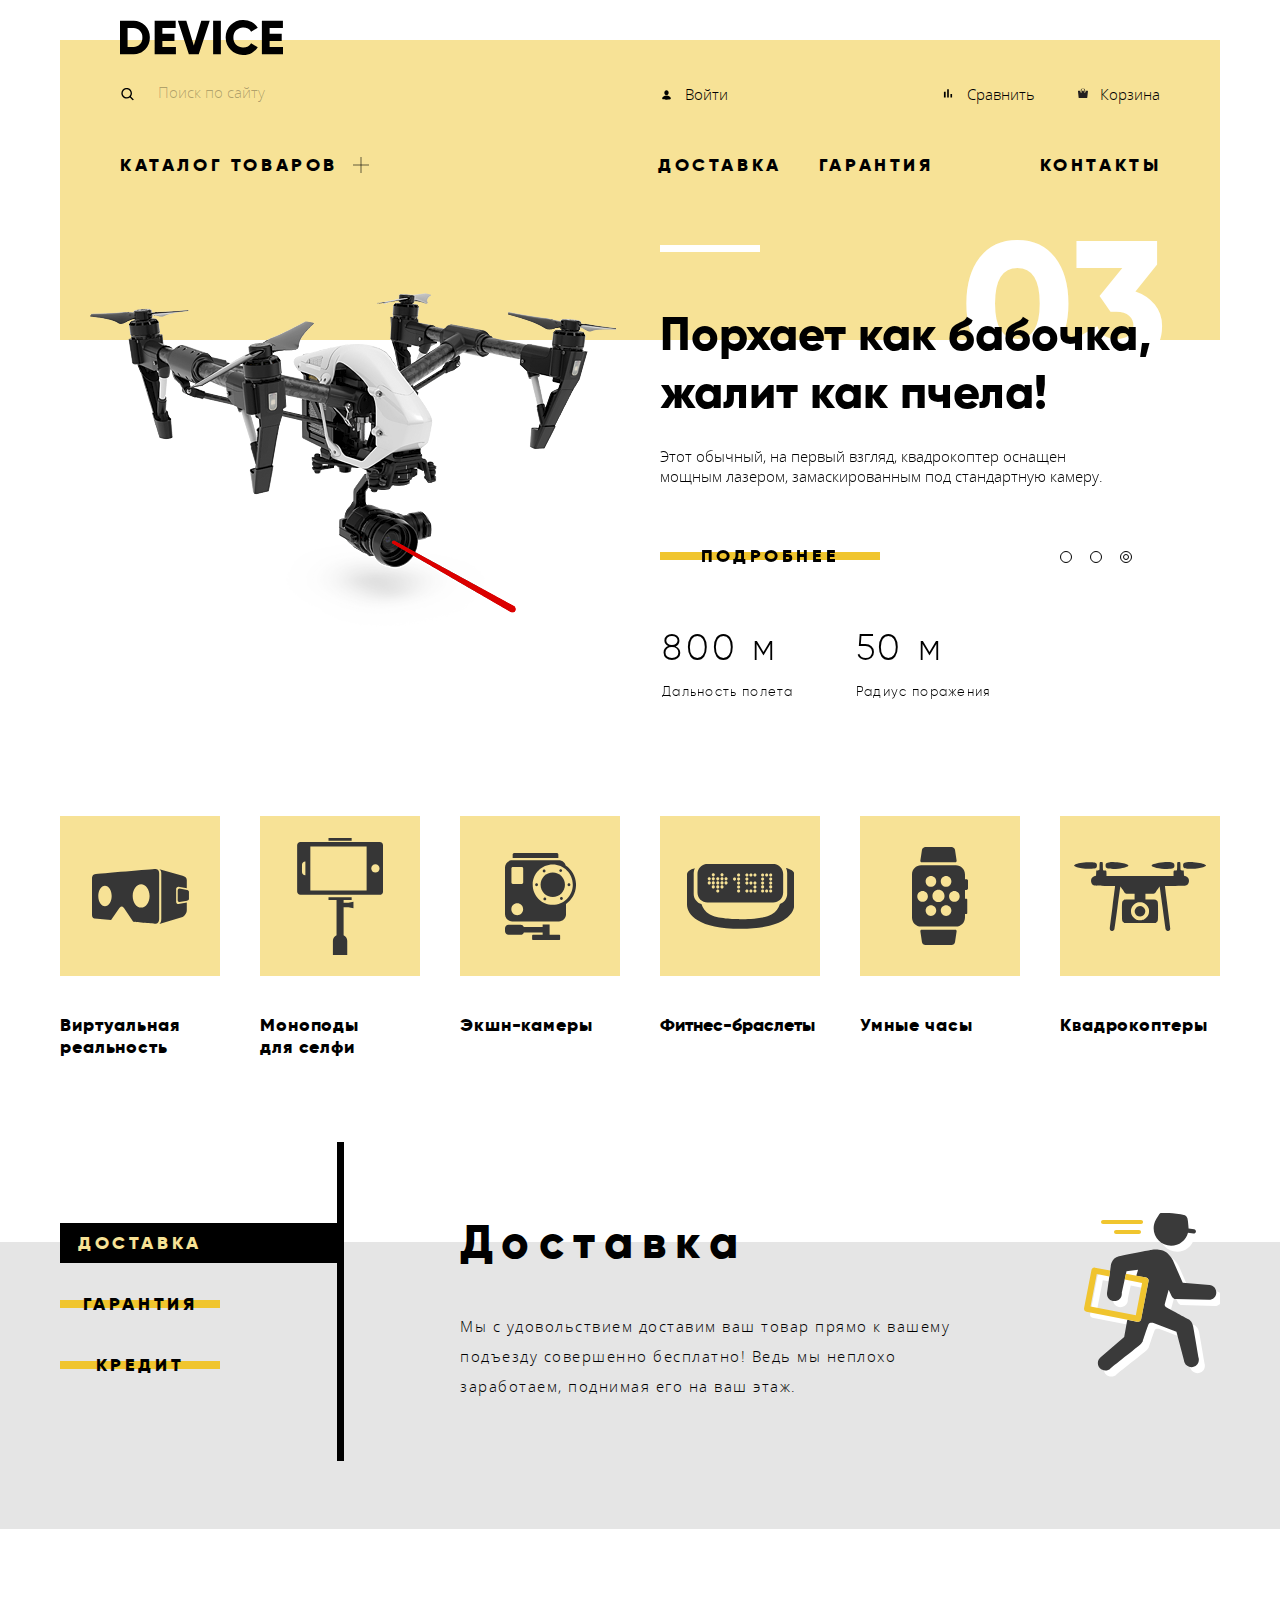
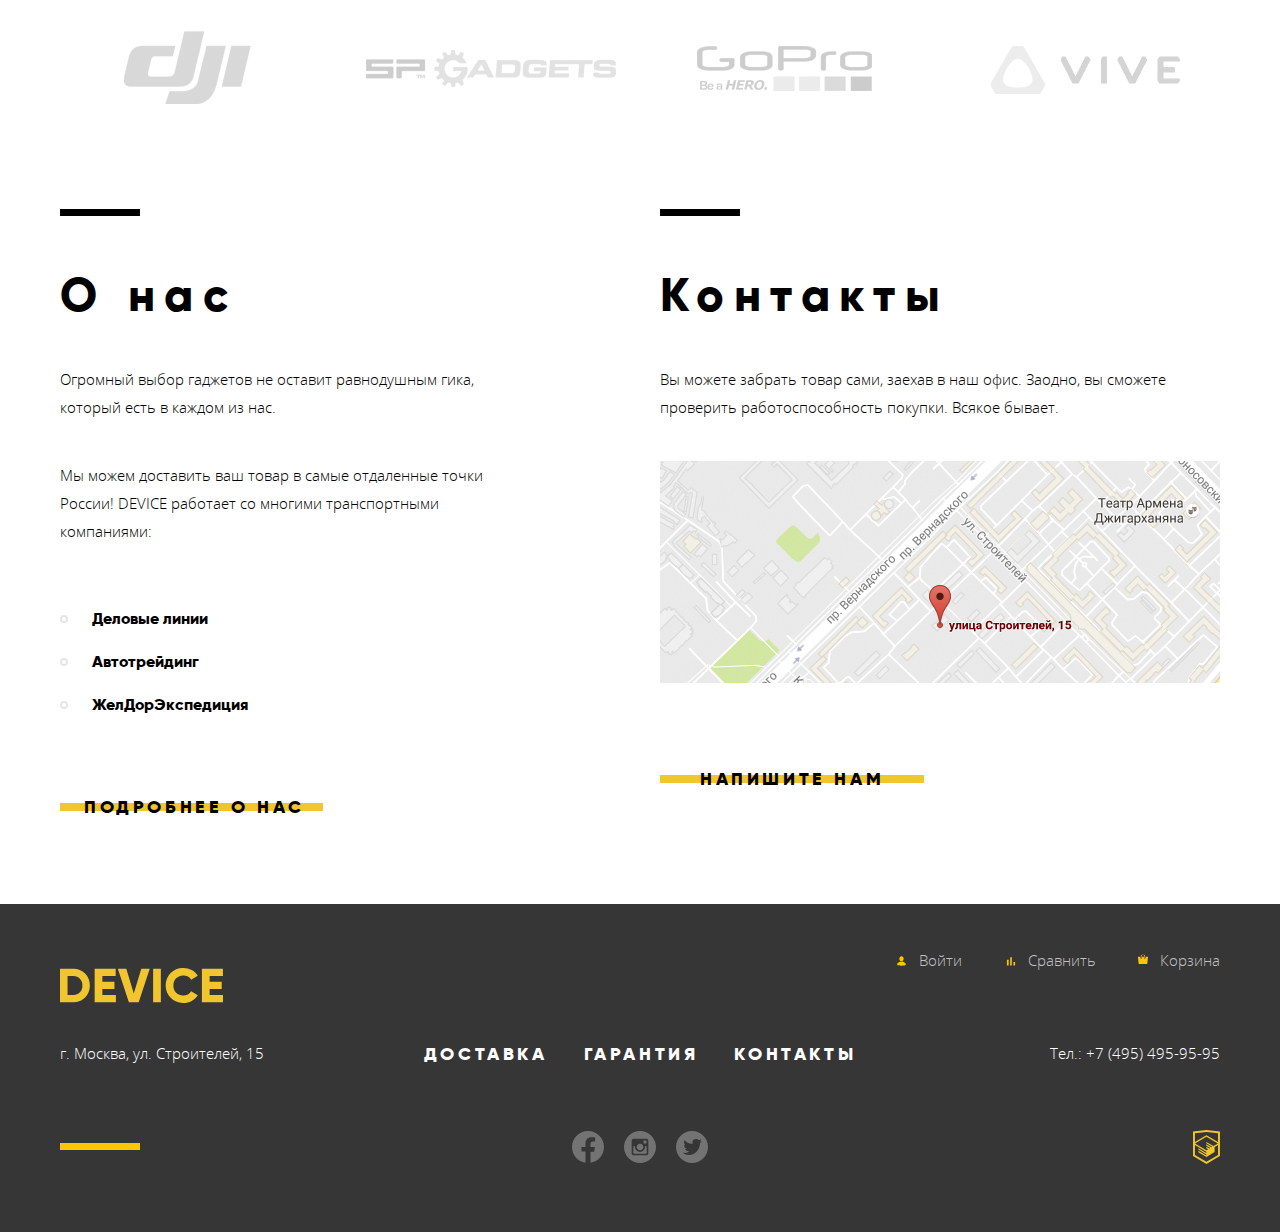
==== index.html @ 928fac5e "Финиальные правки перед защитой" ====
<!DOCTYPE html>
<html lang="ru">

<head>
  <meta charset="UTF-8">
  <meta name="viewport" content="width=device-width, initial-scale=1.0">
  <title>HTML Academy: Девайс</title>
  <link rel="stylesheet" href="css/normalize.css">
  <link rel="stylesheet" href="css/style.min.css">
</head>

<body class="page">
  <header class="main-header container container--padding">
    <div class="main-header__inner">
      <a class="header-logo logo--inactive">
        <img class="" src="img/logo.svg" width="163" height="35" alt="Логотип Device">
      </a>
      <div class="top-links">
        <form class="search">
          <div class="search__icon"></div>
          <input class="search__field" type="text" placeholder="Поиск по сайту">
          <button class="search__btn" type="submit">Найти</button>
        </form>
        <div class="links-wrapper">
          <ul class="login">
            <li class="login__item">
              <a href="#" class="login-link link">Войти</a>
            </li>
            <li class="login__item login__item--hide">
              <a href="#" class="logout-link link">Выйти</a>
            </li>
          </ul>
          <ul class="links">
            <li class="links__item">
              <a href="#" class="links__link links__compare link">Сравнить</a>
            </li>
            <li class="links__item">
              <a href="#" class="links__link links__cart link">Корзина</a>
            </li>
          </ul>
        </div>

      </div>
      <nav class="main-nav">
        <ul class="main-nav__list">
          <li class="main-nav__item">
            <a href="catalog.html" class="main-nav__link">Каталог товаров</a>
            <button class="submenu-btn" type="button"></button>
          </li>
          <li class="main-nav__item">
            <a href="#" class="main-nav__link">Доставка</a>
          </li>
          <li class="main-nav__item">
            <a href="#" class="main-nav__link">Гарантия</a>
          </li>
          <li class="main-nav__item">
            <a href="#" class="main-nav__link">Контакт<span>ы</span></a>
          </li>
        </ul>
      </nav>
    </div>
    <div class="submenu__wrapper">
      <ul class="submenu submenu--hide">
        <li class="submenu__item">
          <a class="submenu__link link" href="#" tabindex="-1"> Виртуальная реальность</a>
        </li>
        <li class="submenu__item">
          <a class="submenu__link link" href="catalog.html" tabindex="-1">Моноподы для селфи</a>
        </li>
        <li class="submenu__item">
          <a class="submenu__link link" href="#" tabindex="-1">Экшн-камеры</a>
        </li>
        <li class="submenu__item">
          <a class="submenu__link link" href="#" tabindex="-1">Фитнес-браслеты</a>
        </li>
        <li class="submenu__item submenu__link--wrap">
          <a class="submenu__link link" href="#" tabindex="-1">Умные часы</a>
        </li>
        <li class="submenu__item">
          <a class="submenu__link link" href="#" tabindex="-1">Квадрокоптер</a>
        </li>
      </ul>
    </div>
  </header>

  <main class="main-content">
    <h1 class="visually-hidden">Интернет-магазин DEVICE</h1>
    <section class="slider main-content__slider container">
      <ol class="slider__list">
        <li class="slider__item">
          <img class="slider__img slider__img--1" src="img/slide-1.png" width="384" height="486" alt="Селфи палка">
          <div class="slider__descr-wrapper">
            <h2 class="slider__slide-number">01</h2>
            <p class="slider__slide-lead title title--compact">
              Делай селфи,<br>
              как Бен Стиллер!
            </p>
            <p class="slider__slide-descr">
              Самая длинная палка для селфи доступна в нашем магазине. <br>
              Восемь (Восемь, Карл!) метров длиной и весом
              всего 5 килограмм.
            </p>
            <a href="#" class="slider__btn btn">Подробнее</a>
            <table class="slider__slide-specs">
              <tr>
                <td class="slider__slide-def">8,5 м</td>
                <td class="slider__slide-def">5 кг</td>
                <td class="slider__slide-def">Карбон</td>
              </tr>
              <tr>
                <td class="slider__slide-term">Длина палки</td>
                <td class="slider__slide-term">Вес палки</td>
                <td class="slider__slide-term">Материал</td>
              </tr>
            </table>
            <!-- <dl class="slider__slide-specs">
              <dt class="slider__slide-term">Длина палки</dt>
              <dd class="slider__slide-def">8,5 м</dd>
              <dt class="slider__slide-term">Вес палки</dt>
              <dd class="slider__slide-def">5 кг</dd>
              <dt class="slider__slide-term">Материал</dt>
              <dd class="slider__slide-def">Карбон</dd>
            </dl> -->
          </div>
        </li>
        <li class="slider__item">
          <img class="slider__img slider__img--2" src="img/slide-2.png" width="345" height="485" alt="Фитнес-браслет">
          <div class="slider__descr-wrapper">
            <h2 class="slider__slide-number">02</h2>
            <p class="slider__slide-lead title title--compact">
              Худеем <br>
              правильно!
            </p>
            <p class="slider__slide-descr">
              Мотивирующие фитнес-браслеты помогут найти в себе силы не&nbsp;пропускать занятия и соблюдать диету.

            </p>
            <a href="#" class="slider__btn btn">Подробнее</a>
            <table class="slider__slide-specs">
              <tr>
                <td class="slider__slide-def">48 часов</td>
              </tr>
              <tr>
                <td class="slider__slide-term">Без подзарядки</td>
              </tr>
            </table>
          </div>
        </li>
        <li class="slider__item">
          <img class="slider__img slider__img--3" src="img/slide-3.png" width="526" height="334" alt="Квадрокоптер">
          <div class="slider__descr-wrapper">
            <h2 class="slider__slide-number">03</h2>
            <p class="slider__slide-lead title title--compact">
              Порхает как бабочка, жалит как пчела!
            </p>
            <p class="slider__slide-descr">
              Этот обычный, на первый взгляд, квадрокоптер оснащен <br>
              мощным лазером, замаскированным под стандартную
              камеру.

            </p>
            <a href="#" class="slider__btn btn">Подробнее</a>
            <table class="slider__slide-specs">
              <tr>
                <td class="slider__slide-def">800 м</td>
                <td class="slider__slide-def">50 м</td>
              </tr>
              <tr>
                <td class="slider__slide-term">Дальность полета</td>
                <td class="slider__slide-term">Радиус поражения</td>
              </tr>
            </table>
          </div>
        </li>
      </ol>
      <!-- <ul class="slider__controls slick-dots">
          <li class="slider__controls-item">
            <button class="slider__controls-btn" type="button">1</button>
          </li>
          <li class="slider__controls-item">
            <button class="slider__controls-btn" type="button">2</button>
          </li>
          <li class="slider__controls-item">
            <button class="slider__controls-btn" type="button">3</button>
          </li>
        </ul> -->
    </section>

    <section class="categories main-content__categories container">
      <ul class="categories__list">
        <li class="categories__item">
          <a href="#" class="categories__link">
            <div class="categories__img-wrap">
              <img class="categories__img" src="img/cat__vr.svg" width="97" height="55"
                alt="Категория Виртуальная реальность">
            </div>
            <h3 class="categories__title">Виртуальная реальность</h3>
          </a>
        </li>
        <li class="categories__item">
          <a href="#" class="categories__link">
            <div class="categories__img-wrap">
              <img class="categories__img" src="img/cat__monopod.svg" alt="Категория Моноподы для селфи" width="86"
                height="117">
            </div>
            <h3 class="categories__title">Моноподы для&nbsp;селфи</h3>
          </a>
        </li>
        <li class="categories__item">
          <a href="#" class="categories__link">
            <div class="categories__img-wrap">
              <img class="categories__img" src="img/cat__action-camera.svg" alt="Категория Экшн-камеры" width="71"
                height="87">
            </div>
            <h3 class="categories__title">Экшн-камеры</h3>
          </a>
        </li>
        <li class="categories__item">
          <a href="#" class="categories__link">
            <div class="categories__img-wrap">
              <img class="categories__img" src="img/cat__fit-band.svg" alt="Категория Фитнес-браслеты" width="107"
                height="65">
            </div>
            <h3 class="categories__title categories__title--special">Фитнес-браслеты</h3>
          </a>
        </li>
        <li class="categories__item">
          <a href="#" class="categories__link">
            <div class="categories__img-wrap">
              <img class="categories__img" src="img/cat__smart-watch.svg" alt="Категория Умные часы" width="56"
                height="98">
            </div>
            <h3 class="categories__title">Умные часы</h3>
          </a>
        </li>
        <li class="categories__item">
          <a href="#" class="categories__link">
            <div class="categories__img-wrap">
              <img class="categories__img" src="img/cat__copter.svg" alt="Категория Квадрокоптеры" width="132"
                height="69">
            </div>
            <h3 class="categories__title">Квадрокоптеры</h3>
          </a>
        </li>
      </ul>

    </section>

    <section class="services main-content__services">
      <div class="services__inner container">
        <div class="services__nav">
          <ul class="services__nav-list">
            <li class="services__nav-item services__nav-item--active">
              <a href="#" class="services__nav-link btn" id="delivery-link">
                Доставка
              </a>
            </li>
            <li class="services__nav-item">
              <a href="#" class="services__nav-link btn" id="warranty-link">
                Гарантия
              </a>
            </li>
            <li class="services__nav-item">
              <a href="#" class="services__nav-link btn" id="credit-link">
                Кредит
              </a>
            </li>
          </ul>
        </div>
        <div class="services__content">
          <ul class="services__content-list">
            <li class="services__content-item services__content-item--active" id="delivery-content">
              <h2 class="services__content-title title">Доставка</h2>
              <p class="services__content-descr">
                Мы с удовольствием доставим ваш товар прямо к вашему подъезду совершенно бесплатно! Ведь мы неплохо
                заработаем, поднимая его на ваш этаж.
              </p>
              <img class="services__content-img" src="img/serv_delivery.svg" width="136" height="164"
                alt="Иконка услуги доставки">
            </li>
            <li class="services__content-item" id="warranty-content">
              <h2 class="services__content-title title">Гарантия</h2>
              <p class="services__content-descr">
                Если из-за возгорания купленного у нас товара у вас сгорит дом —
                не переживайте, мы выдадим вам новый.
                Товар, не дом, конечно же.
              </p>
              <img class="services__content-img" src="img/serv_warranty.svg" width="171" height="195"
                alt="Иконка услуги гарантии">
            </li>
            <li class="services__content-item" id="credit-content">
              <h2 class="services__content-title title">Кредит</h2>
              <p class="services__content-descr">
                Залезть в долговую яму стало проще! Кредитные консультанты
                подберут для вас наиболее выгодные
                условия кредита. Выгодные для нашего банка, разумеется.
              </p>
              <img class="services__content-img" src="img/serv_credit.svg" width="156" height="188"
                alt="Иконка услуги кредитования">
            </li>
          </ul>
        </div>
      </div>

    </section>

    <section class="logos main-content__logos container">
      <ul class="logos__list">
        <li class="logos__item dji" aria-label="DJI logo"></li>
        <li class="logos__item sp-gadgets" aria-label="SP Gadgets logo"></li>
        <li class="logos__item gopro" aria-label="Go Pro logo"></li>
        <li class="logos__item vive" aria-label="Vive logo"></li>
      </ul>
    </section>

    <div class="container main-content__two-columns">
      <section class="about">
        <h2 class="about__title title">О нас</h2>
        <p class="about__text">
          Огромный выбор гаджетов не оставит равнодушным гика,
          который есть в каждом из нас.
        </p>
        <p class="about__text">
          Мы можем доставить ваш товар в самые отдаленные точки
          России! DEVICE работает со многими транспортными компаниями:
        </p>
        <ul class="about__list">
          <li class="about__item">Деловые линии</li>
          <li class="about__item">Автотрейдинг</li>
          <li class="about__item">ЖелДорЭкспедиция</li>
        </ul>
        <a href="#" class="about__btn btn">Подробнее о нас</a>
      </section>

      <section class="contacts">
        <h2 class="contacts__title title">Контакты</h2>
        <p class="contacts__text">
          Вы можете забрать товар сами, заехав в наш офис. Заодно, вы сможете
          проверить работоспособность покупки. Всякое бывает.
        </p>
        <a href="#" class="about__map-link">
          <img class="about__map-img" src="img/map.jpg" alt="Адрес: Москва, ул. Строителей 15" width="560" height="222">
        </a>
        <a href="#" class="contacts__btn btn">Напишите нам</a>
      </section>
    </div>

  </main>

  <footer class="footer">
    <div class="footer__inner container">
      <a class="footer__logo logo--inactive">
        <img class="footer__logo-img" src="img/logo--yellow.svg" width="163" height="35" alt="Логотип Device">
      </a>

      <div class="footer__links-wrapper">
        <ul class="footer__login">
          <li class="footer__login-item">
            <a href="#" class="footer__login-link">Войти</a>
          </li>
          <li class="footer__login-item footer__login-item--hide">
            <a href="#" class="footer__logout-link">Выйти</a>
          </li>
        </ul>
        <ul class="footer__links">
          <li class="footer__links-item">
            <a href="#" class="footer__links-link footer__links-compare">Сравнить</a>
          </li>
          <li class="footer__links-item">
            <a href="#" class="footer__links-link footer__links-cart">Корзина</a>
          </li>
        </ul>
      </div>

      <address class="footer__address">
        г. Москва, ул. Строителей, 15
      </address>

      <div class="footer__decor"></div>

      <ul class="footer__menu">
        <li class="footer__menu-item">
          <a href="#" class="footer__menu-link">Доставка</a>
        </li>
        <li class="footer__menu-item">
          <a href="#" class="footer__menu-link">Гарантия</a>
        </li>
        <li class="footer__menu-item">
          <a href="#" class="footer__menu-link">Контакты</a>
        </li>
      </ul>

      <a class="footer__tel" href="tel:+74954959595">
        Тел.: +7 (495) 495-95-95
      </a>

      <ul class="footer__social">
        <li class="footer__social-item">
          <a href="#" class="facebook" aria-label="Facebook">
            <svg width="32" height="32" viewBox="0 0 32 32" fill="none" xmlns="http://www.w3.org/2000/svg">
              <path
                d="M31.9973 16C31.9973 7.16267 24.8347 0 15.9987 0C7.16267 0 0 7.16267 0 16C0 23.984 5.85067 30.6027 13.4987 31.8027V20.624H9.43733V15.9987H13.4987V12.4747C13.4987 8.464 15.888 6.24933 19.5413 6.24933C21.292 6.24933 23.1227 6.56133 23.1227 6.56133V10.4987H21.1067C19.12 10.4987 18.5 11.732 18.5 12.9973V16H22.9373L22.228 20.6253H18.5V31.804C26.148 30.604 31.9987 23.9853 31.9987 16H31.9973Z" />
            </svg>
          </a>
        </li>
        <li class="footer__social-item">
          <a href="#" class="instagram" aria-label="instagram">
            <svg width="32" height="32" viewBox="0 0 32 32" fill="none" xmlns="http://www.w3.org/2000/svg">
              <path
                d="M21 16C21 17.3261 20.4732 18.5979 19.5355 19.5355C18.5979 20.4732 17.3261 21 16 21C14.6739 21 13.4021 20.4732 12.4645 19.5355C11.5268 18.5979 11 17.3261 11 16C11 15.715 11.03 15.4367 11.0817 15.1667H9.33333V21.8283C9.33333 22.2917 9.70833 22.6667 10.1717 22.6667H21.83C22.0521 22.6662 22.2649 22.5777 22.4217 22.4205C22.5786 22.2634 22.6667 22.0504 22.6667 21.8283V15.1667H20.9183C20.97 15.4367 21 15.715 21 16ZM16 19.3333C16.4378 19.3332 16.8714 19.2469 17.2759 19.0792C17.6803 18.9116 18.0478 18.6659 18.3574 18.3562C18.6669 18.0465 18.9124 17.6789 19.0799 17.2743C19.2473 16.8698 19.3334 16.4362 19.3333 15.9983C19.3332 15.5605 19.2469 15.1269 19.0792 14.7225C18.9116 14.318 18.6659 13.9505 18.3562 13.641C18.0465 13.3314 17.6789 13.0859 17.2743 12.9185C16.8698 12.751 16.4362 12.6649 15.9983 12.665C15.1141 12.6652 14.2661 13.0167 13.641 13.6421C13.0158 14.2676 12.6648 15.1157 12.665 16C12.6652 16.8843 13.0167 17.7322 13.6421 18.3574C14.2676 18.9825 15.1157 19.3336 16 19.3333ZM20 12.5H21.9983C22.1311 12.5 22.2584 12.4474 22.3525 12.3537C22.4465 12.2599 22.4996 12.1328 22.5 12V10.0017C22.5 9.86862 22.4471 9.74102 22.3531 9.64693C22.259 9.55285 22.1314 9.5 21.9983 9.5H20C19.8669 9.5 19.7393 9.55285 19.6453 9.64693C19.5512 9.74102 19.4983 9.86862 19.4983 10.0017V12C19.5 12.275 19.725 12.5 20 12.5ZM16 0C11.7565 0 7.68687 1.68571 4.68629 4.68629C1.68571 7.68687 0 11.7565 0 16C0 20.2435 1.68571 24.3131 4.68629 27.3137C7.68687 30.3143 11.7565 32 16 32C18.1012 32 20.1817 31.5861 22.1229 30.7821C24.0641 29.978 25.828 28.7994 27.3137 27.3137C28.7994 25.828 29.978 24.0641 30.7821 22.1229C31.5861 20.1817 32 18.1012 32 16C32 13.8989 31.5861 11.8183 30.7821 9.87706C29.978 7.93586 28.7994 6.17203 27.3137 4.68629C25.828 3.20055 24.0641 2.022 22.1229 1.21793C20.1817 0.413852 18.1012 0 16 0ZM24.3333 22.4817C24.3333 23.5 23.5 24.3333 22.4817 24.3333H9.51833C8.5 24.3333 7.66667 23.5 7.66667 22.4817V9.51833C7.66667 8.5 8.5 7.66667 9.51833 7.66667H22.4817C23.5 7.66667 24.3333 8.5 24.3333 9.51833V22.4817Z" />
            </svg>
          </a>
        </li>
        <li class="footer__social-item">
          <a href="#" class="twitter" aria-label="twitter">
            <svg width="32" height="32" viewBox="0 0 32 32" fill="none" xmlns="http://www.w3.org/2000/svg">
              <path
                d="M16 32C13.8333 32 11.7604 31.5781 9.78125 30.7344C7.80208 29.8906 6.09896 28.7552 4.67188 27.3281C3.24479 25.901 2.10938 24.1979 1.26562 22.2188C0.421875 20.2396 0 18.1667 0 16C0 13.8333 0.421875 11.7604 1.26562 9.78125C2.10938 7.80208 3.24479 6.09896 4.67188 4.67188C6.09896 3.24479 7.80208 2.10938 9.78125 1.26562C11.7604 0.421875 13.8333 0 16 0C18.1667 0 20.2396 0.421875 22.2188 1.26562C24.1979 2.10938 25.901 3.24479 27.3281 4.67188C28.7552 6.09896 29.8906 7.80208 30.7344 9.78125C31.5781 11.7604 32 13.8333 32 16C32 18.1667 31.5781 20.2396 30.7344 22.2188C29.8906 24.1979 28.7552 25.901 27.3281 27.3281C25.901 28.7552 24.1979 29.8906 22.2188 30.7344C20.2396 31.5781 18.1667 32 16 32ZM25.4062 8C25.2812 8.0625 25.0938 8.17708 24.8438 8.34375L24.2344 8.75L23.6562 9.0625L23 9.28125C22.2292 8.42708 21.2812 8 20.1562 8C17.7188 8 16.5 9.02083 16.5 11.0625V12.9062C13.1458 12.7396 10.5729 11.5104 8.78125 9.21875C8.26042 9.76042 8 10.3542 8 11C8 12.375 8.51042 13.4167 9.53125 14.125C9.40625 14.125 9.22917 14.1354 9 14.1562C8.77083 14.1771 8.58854 14.1771 8.45312 14.1562C8.31771 14.1354 8.16667 14.0833 8 14C8 14.9583 8.25521 15.7552 8.76562 16.3906C9.27604 17.026 9.97917 17.4375 10.875 17.625C10.6667 17.875 10.375 18 10 18C9.66667 18 9.375 17.9062 9.125 17.7188C9.125 18.5312 9.51562 19.1615 10.2969 19.6094C11.0781 20.0573 11.9583 20.2917 12.9375 20.3125C12.5625 20.875 12.0156 21.2969 11.2969 21.5781C10.5781 21.8594 9.8125 22 9 22C8.70833 22 8.30729 21.9271 7.79688 21.7812C7.28646 21.6354 7.02083 21.5625 7 21.5625C7.33333 22.2292 8.01562 22.8021 9.04688 23.2812C10.0781 23.7604 11.3854 24 12.9688 24C14.3646 24 15.6667 23.7552 16.875 23.2656C18.0833 22.776 19.1146 22.125 19.9688 21.3125C20.8229 20.5 21.5573 19.5729 22.1719 18.5312C22.7865 17.4896 23.2448 16.4115 23.5469 15.2969C23.849 14.1823 24 13.0833 24 12C24 11.9583 24.125 11.8698 24.375 11.7344C24.625 11.599 24.9167 11.4167 25.25 11.1875C25.5833 10.9583 25.8333 10.7188 26 10.4688C24.875 10.4688 24.125 10.4896 23.75 10.5312C24.4792 10.0938 25.0312 9.25 25.4062 8Z" />
            </svg>
          </a>
        </li>
      </ul>

      <a href="https://htmlacademy.ru/intensive/htmlcss" class="footer__copyright" target="_blank">
        <svg width="27" height="34" viewBox="0 0 27 34" fill="none" xmlns="http://www.w3.org/2000/svg">
          <path
            d="M13.62 0.0169551L13.472 0L0 1.40827V26.0042L13.473 34L26.903 26.0311L26.945 26.0062V1.40827L13.62 0.0169551ZM25.019 12.095L13.495 5.31992L13.494 5.21619L13.407 5.26606L13.319 5.21021V5.31892L1.925 12.086V3.13869L13.473 1.92989L25.02 3.13869V12.095H25.019ZM13.405 6.76908L24.923 13.4644L20.444 16.0974L13.351 11.8875L13.337 13.2988L19.241 16.8025L18.381 17.3082L13.351 14.3241L13.337 15.7353L17.164 18.0043L16.382 18.526L13.351 16.7437L13.337 18.1529L15.19 19.2411L13.39 20.3192L2.034 13.586L13.405 6.76908ZM1.925 15.0871L13.336 21.8601L13.352 22.9014L5.41 18.1859L5.395 19.5981L13.374 24.3805L13.392 25.4536L5.419 20.7261L5.406 22.1364L13.427 26.9457L13.473 26.9706L21.616 22.1115L21.605 16.9481L25.02 14.9175V24.9121L13.472 31.7659L1.925 24.9131V15.0871Z" />
        </svg>
      </a>

    </div>
  </footer>

  <section class="modal-overlay modal-form">
    <form class="popup-form" method="get" action="https://echo.htmlacademy.ru">
      <label class="popup-form__name-label">
        <span>Ваше имя:</span>
        <input class="popup-form__name-field" name="name" type="text" placeholder="Имя Фамилия">
      </label>
      <label class="popup-form__mail-label">
        <span>Ваш e-mail:</span>
        <input class="popup-form__mail-field" name="e-mail" type="email" placeholder="email@example.com">
      </label>
      <label class="popup-form__text-label">
        <span>Текст письма:</span>
        <textarea class="popup-form__text-field" name="comment" placeholder="В свободной форме"></textarea>
      </label>
      <button class="btn popup-form__btn" type="submit">Отправить</button>
      <button class="modal__close" type="button" aria-label="Закрыть"></button>
    </form>
  </section>

  <section class="modal-overlay modal-map">
    <div class="popup-map">
      <iframe
        src="https://www.google.com/maps/embed?pb=!1m18!1m12!1m3!1d2027.0171634728367!2d37.52745651226211!3d55.68695479601883!2m3!1f0!2f0!3f0!3m2!1i1024!2i768!4f13.1!3m3!1m2!1s0x46b54cf65f5c8955%3A0x694710ccd55501e!2z0YPQuy4g0KHRgtGA0L7QuNGC0LXQu9C10LksIDE1LCDQnNC-0YHQutCy0LAsIDExOTMxMQ!5e0!3m2!1sru!2sru!4v1602762938885!5m2!1sru!2sru"
        width="960" height="558" allowfullscreen="" aria-hidden="false"></iframe>
      <button class="modal__close" type="button" aria-label="Закрыть"></button>
    </div>
  </section>

  <script src="https://code.jquery.com/jquery-3.4.1.min.js"></script>
  <script src="js/slick.min.js"></script>
  <script src="js/main.min.js"></script>
</body>

</html>
---- css/style.min.css ----
@-webkit-keyframes show-buttons{to{opacity:1}}@keyframes show-buttons{to{opacity:1}}@-webkit-keyframes bounce{0%{transform:translateY(1000px)}70%{transform:translateY(-50px)}90%{transform:translateY(20px)}to{transform:translateY(0)}}@keyframes bounce{0%{transform:translateY(1000px)}70%{transform:translateY(-50px)}90%{transform:translateY(20px)}to{transform:translateY(0)}}:root{--open-sans-light: "Open Sans Light", Arial, sans-serif;--open-sans: "Open Sans", Arial, sans-serif;--gilroy-light: "Gilroy Light", Arial, sans-serif;--gilroy-bold: "Gilroy Extra Bold", "Arial Black", sans-serif;--black: #000000;--dark: #363636;--grey: #464646;--grey-special: #C4C4C4;--grey-extra: #D9D9D9;--half-grey: #7E7E7E;--grey-light: #E5E5E5;--grey-extra-light: #EBEBEB;--grey-special-light: #DCDCDC;--grey-form: #F2F2F2;--grey-form-hover: #EAEAEA;--trans-black-01: rgba(0, 0, 0, 0.1);--trans-black-015: rgba(0, 0, 0, 0.15);--trans-black-02: rgba(0, 0, 0, 0.2);--trans-black-03: rgba(0, 0, 0, 0.3);--trans-black-04: rgba(0, 0, 0, 0.4);--trans-black-06: rgba(0, 0, 0, 0.6);--white: #ffffff;--trans-white-03: rgba(255, 255, 255, 0.3);--trans-white-06: rgba(255, 255, 255, 0.6);--trans-white-07: rgba(255, 255, 255, 0.7);--yellow: #F7E296;--yellow-dark: #F0C52E;--yellow-special: #FFC600;--green: #91C92F;--red-light: #F6DADA}@font-face{font-family:"Gilroy Light";font-style:normal;font-weight:300;src:local("Gilroy Light"),url(../fonts/gilroylight.woff2) format("woff2"),url(../fonts/gilroylight.woff) format("woff")}@font-face{font-family:"Gilroy Extra Bold";font-style:normal;font-weight:800;src:local("Gilroy Extra Bold"),url(../fonts/gilroyextrabold.woff2) format("woff2"),url(../fonts/gilroyextrabold.woff) format("woff")}@font-face{font-family:"Open Sans Light";font-style:normal;font-weight:300;src:local("Open Sans Light"),url(../fonts/opensanslight.woff2) format("woff2"),url(../fonts/opensanslight.woff) format("woff")}@font-face{font-family:"Open Sans";font-style:normal;font-weight:400;src:local("Open Sans"),url(../fonts/opensans.woff2) format("woff2"),url(../fonts/opensans.woff) format("woff")}*,::after,::before{box-sizing:border-box}a{text-decoration:none}img{max-width:100%;height:auto}.visually-hidden:not(:focus):not(:active),input[type=checkbox].visually-hidden,input[type=radio].visually-hidden{position:absolute;width:1px;height:1px;margin:-1px;padding:0;border:0;white-space:nowrap;-webkit-clip-path:inset(100%);clip-path:inset(100%);clip:rect(0 0 0 0);overflow:hidden}.page{min-height:100vh;font-family:var(--open-sans-light);font-style:normal;font-size:15px;line-height:20px}.container{width:1160px;margin-left:auto;margin-right:auto;padding:0}.container--padding{padding-left:60px;padding-right:60px}.btn,.title{font-family:var(--gilroy-bold);letter-spacing:.2em}.btn{position:relative;z-index:1;margin:0;padding:9px 25px;font-size:18px;line-height:22px;text-transform:uppercase;border:0;color:inherit;background-color:transparent;text-align:center;box-sizing:padding-box;cursor:pointer}.btn::before{content:"";position:absolute;z-index:-1;top:50%;left:0;transform:translateY(-50%);width:100%;height:8px;background-color:var(--yellow-dark);transition:height .3s,background-color .3s}.btn:hover::before{height:100%}.btn:active{color:rgba(0,0,0,.3)}.title{font-size:47px;line-height:58px}.title--compact{letter-spacing:0}.subtitle{margin:0;padding:0;font-family:var(--gilroy-bold);font-size:16px;line-height:20px;letter-spacing:.1em;text-transform:uppercase}.link:hover{opacity:.6}.link:active{opacity:.3}.main-header,.main-header__inner{position:relative;background-color:var(--yellow)}.main-header{margin-top:40px;padding-top:27px}.main-header__inner{z-index:2}.header-logo{position:absolute;top:-47px;width:163px;height:35px;margin-bottom:5px}.header-logo:hover{opacity:.6}.header-logo:active{opacity:.3}.top-links{min-height:54px;margin-bottom:33px;display:flex;justify-content:space-between;align-items:center;flex-wrap:wrap}.main-nav__list a,.submenu a,.top-links a{color:inherit}.search{position:relative;display:flex;justify-content:center}.search__icon{position:absolute;width:16px;height:16px;top:50%;left:1px;transform:translateY(-40%);background-image:url(../img/icons/icon-search.svg);background-repeat:no-repeat;background-position:0 0}.search__field{width:356px;padding-left:38px;margin-right:0;background-color:transparent;border:0;border-bottom:2px solid transparent;transition:border .3s}.search__field::-webkit-input-placeholder{color:var(--trans-black-03)}.search__field::-moz-placeholder{color:var(--trans-black-03)}.search__field::placeholder{color:var(--trans-black-03)}.search__field:hover::-webkit-input-placeholder{color:var(--trans-black-06)}.search__field:hover::-moz-placeholder{color:var(--trans-black-06)}.search__field:hover::placeholder{color:var(--trans-black-06)}.search__field:focus::-webkit-input-placeholder{color:var(--black)}.search__field:focus::-moz-placeholder{color:var(--black)}.search__field:focus::placeholder{color:var(--black)}.search__field:focus{outline:0;border-bottom:2px solid var(--black)}.search__btn:focus,.search__field:focus+.search__btn{visibility:visible;opacity:1}.search__btn{visibility:hidden;opacity:0;padding:15px 17px;text-transform:uppercase;border:2px solid var(--black);background-color:transparent;cursor:pointer;transition:opacity .3s,visibility .3s,color .3s,background-color .3s}.search__btn:hover{color:var(--white);background-color:var(--black)}button.search__btn:active{opacity:1;visibility:visible;color:var(--trans-white-03)}.links-wrapper{width:50%;padding-left:20px;display:flex;justify-content:space-between}.links,.login{list-style:none;margin:0;padding:0;display:flex;flex-wrap:wrap}.login{justify-content:start}.login__item+.login__item{margin-left:20px}.login__item--hide{display:none}.login-link{position:relative;padding-left:25px}.links__link::before,.login-link::before{position:absolute;content:"";background-position:0 0;background-repeat:no-repeat}.login-link::before{width:9px;height:10px;top:6px;left:2px;background-image:url(../img/icons/icon-login.svg)}.links{justify-content:flex-end}.links__item+.links__item{margin-left:41px}.links__link{position:relative;padding-left:24px}.links__link::before{top:50%;left:0;width:14px;height:14px;transform:translateY(-40%)}.links__compare::before{background-image:url(../img/icons/icon-compare.svg)}.links__cart::before{left:2px;background-image:url(../img/icons/icon-cart.svg)}.main-nav{margin-bottom:18px}.main-nav__list{list-style:none;margin:0 auto;padding:0;display:flex;flex-wrap:wrap;align-items:center;font-family:var(--gilroy-bold);font-size:18px;line-height:22px;letter-spacing:.2em;text-transform:uppercase}.main-nav__item{margin-right:37px}.main-nav__item:first-child{display:flex;align-items:center;margin-right:285px}.main-nav__item:nth-child(3){margin-right:106px}.main-nav__item:last-child{margin-right:0}.main-nav__item:last-child span{letter-spacing:0}.main-nav__link{transition:opacity .2s}.main-nav__link:hover{opacity:.6}.main-nav__link:active{opacity:.3}.submenu-btn{position:relative;width:22px;height:22px;padding:0;margin-left:13px;border:0;background-color:transparent;cursor:pointer}.submenu-btn:focus{outline-color:var(--special-yellow);outline-style:solid}.submenu-btn::after,.submenu-btn::before{position:absolute;content:"";width:16px;height:2px;background-color:var(--trans-black-03);transition:transform .5s}.submenu-btn::before{top:10px;left:2px}.submenu-btn::after{top:10px;left:2px;transform:rotate(90deg)}.btn-rotate.submenu-btn::before{transform:rotate(180deg)}.btn-rotate.submenu-btn::after{transform:rotate(270deg)}.submenu,.submenu__wrapper{background-color:var(--yellow)}.submenu__wrapper{position:relative;width:1160px;left:-60px;min-height:146px}.submenu{position:absolute;z-index:1;bottom:0;width:100%;height:146px;display:flex;flex-direction:column;align-items:start;align-content:start;flex-wrap:wrap;margin:0;padding:12px 60px 20px;list-style:none;transition:bottom .8s,transform .8s}.submenu--hide{bottom:146px;transform:scaleY(.5)}.submenu__item{margin-right:64px;margin-bottom:16px}.submenu__link--wrap{margin-bottom:30px}.main-content{position:relative}.main-content__slider{position:relative;top:-145px}.slider__list{padding:0;margin:0;list-style:none}.slider__item{position:relative;min-width:1160px;padding-right:60px;display:flex;justify-content:space-between;align-items:stretch}.slider__item--hide{display:none}.slider__img--1{position:relative;width:384px;height:486px;top:16px;right:-89px}.slider__img--2,.slider__img--3{position:relative;width:345px;height:485px;top:41px;right:-117px}.slider__img--3{width:526px;height:334px;top:98px;right:-30px}.slider__descr-wrapper{width:500px;display:grid;grid-template-rows:110px repeat(4,auto)}.slider__slide-number{grid-column:1/-1;grid-row:1/3;justify-self:end;padding:0;margin:0 -7px 0 0;font-family:var(--gilroy-bold);font-size:179px;line-height:219px;color:var(--white)}.slider__slide-number::before{position:absolute;top:50px;right:460px;content:"";width:100px;height:7px;background-color:var(--white)}.slider__slide-lead{grid-column:1/-1;grid-row:2/3;padding:0;margin:0 0 25px}.slider__slide-descr{padding:0;margin:0 0 50px}.slider__btn{width:220px;margin-bottom:49px}.slider__slide-specs{display:flex;margin-bottom:20px;border:0}.slider__slide-term{padding:0;border-right:60px solid transparent;font-family:var(--gilroy-light);font-size:13px;line-height:15px;letter-spacing:.1em}.slider__slide-term:last-child{border-right:0}.slider__slide-def{padding:0;border-bottom:13px solid transparent;font-family:var(--gilroy-light);font-size:36px;line-height:42px;letter-spacing:.1em}.slick-track{display:flex}.slick-list{overflow-x:hidden;width:1160px}.slick-dots{display:flex;position:absolute;top:356px;right:88px;padding:0;margin:0;list-style:none;cursor:pointer}.slick-dots li+li{margin-left:18px}.slick-active button::before,.slick-dots button{background-color:transparent;border:1px solid var(--black);border-radius:50%}.slick-dots button{display:flex;justify-content:center;align-items:center;position:relative;margin:0;padding:0;width:12px;height:12px;font-size:0}.slick-active button::before{content:"";width:6px;height:6px}.main-content__categories{margin-top:-50px;margin-bottom:69px}.categories__list{display:flex;flex-wrap:wrap;padding:0;margin:0;justify-content:space-between;list-style:none}.categories__item{width:160px}.categories__link,.footer a{color:inherit}.categories__link:hover .categories__img-wrap{background-color:var(--yellow-dark)}.categories__link:active .categories__img,.categories__link:active .categories__title{opacity:.3}.categories__img-wrap{display:flex;justify-content:center;align-items:center;width:160px;height:160px;margin-bottom:38px;background-color:var(--yellow);transition:background-color .3s}.categories__img,.categories__title{transition:opacity .3s}.categories__title{padding:0;margin:0;font-family:var(--gilroy-bold);font-size:18px;line-height:22px;letter-spacing:.05em}.categories__title--special{letter-spacing:0}.main-content__services{margin-bottom:90px}.services{background-image:linear-gradient(to bottom,var(--white) 115px,var(--grey-light) 115px)}.services__inner{display:flex}.services__nav{position:relative;z-index:2;min-width:284px;padding-bottom:68px}.services__nav::after{content:"";position:absolute;top:15px;right:0;bottom:68px;width:7px;background-color:var(--black)}.services__nav-list{margin:0;padding:96px 0 76px;list-style:none}.services__nav-item{transition:background-color .3s}.services__nav-item+.services__nav-item{margin-top:21px}.services__nav-link{display:block;width:160px;padding:9px 0;text-align:center;transition:background-color .3s,color .3s}.services__nav-item--active,.services__nav-item:active{background-color:var(--black)}.services__nav-item--active .services__nav-link,.services__nav-item:active .services__nav-link{color:var(--yellow);background-color:var(--black)}.services__nav-item--active .services__nav-link::before,.services__nav-item:active .services__nav-link::before{background-color:var(--black);border-color:var(--black)}.services__content{flex-grow:1}.services__content-list{display:grid;margin:0;padding-top:86px;padding-left:116px;list-style:none;overflow-x:hidden}.services__content-item{grid-column:1/2;grid-row:1/2;visibility:hidden;position:relative;transform:translateX(-900px);transition:transform 1s}.services__content-item--active{visibility:visible;transform:translateX(0)}.services__content-title{margin:0 0 40px;padding:0}.services__content-descr{width:495px;margin:0;padding:0;font-family:var(--open-sans-light);font-size:15px;line-height:30px;letter-spacing:.1em}.services__content-img{position:absolute;top:0;right:0}.main-content__logos{margin-bottom:90px}.logos__list{margin:0;padding:0;display:flex;justify-content:space-between;align-items:center;flex-wrap:wrap;list-style:none}.logos__item{width:260px;height:100px;background-position:center center;background-repeat:no-repeat;transition:background-image .3s}.logos__item.dji{background-image:url(../img/logo-dji--grey.png)}.logos__item.dji:hover{background-image:url(../img/logo-dji.jpg)}.logos__item.sp-gadgets{background-image:url(../img/logo-sp--grey.png)}.logos__item.sp-gadgets:hover{background-image:url(../img/logo-sp.jpg)}.logos__item.gopro{background-image:url(../img/logo-gopro--grey.png)}.logos__item.gopro:hover{background-image:url(../img/logo-gopro.jpg)}.logos__item.vive{background-image:url(../img/logo-vive--grey.png)}.logos__item.vive:hover{background-image:url(../img/logo-vive.jpg)}.main-content__two-columns{margin-bottom:86px;display:grid;grid-template-columns:473px 560px;justify-content:space-between}.about__title,.contacts__title{position:relative;margin:0 0 41px;padding-top:57px}.about__title::before,.contacts__title::before{content:"";position:absolute;top:0;left:0;width:80px;height:7px;background-color:var(--black)}.about__text,.contacts__text{margin-top:0;margin-bottom:40px;line-height:28px}.about__list{margin:60px 0 77px;padding:0;list-style:none}.about__item{position:relative;padding-left:32px;margin-bottom:15px;font-family:var(--gilroy-bold);font-size:16px;line-height:28px}.about__item::before{content:"";position:absolute;left:0;top:10px;width:8px;height:8px;background-color:transparent;border:2px solid var(--grey-light);border-radius:50%}.about__btn{padding-left:24px;padding-right:18px}.about__map-img{margin-bottom:81px}.contacts__btn{padding-left:40px;padding-right:40px}.footer{min-height:324px;padding-top:46px;padding-bottom:64px;color:var(--white);background-color:var(--dark)}.footer__inner{display:grid;grid-template-columns:repeat(12,60px);grid-template-rows:repeat(3,auto);grid-template-areas:"lg lg lg . . . ln ln ln ln ln ln" "ad ad ad mn mn mn mn mn mn tl tl tl" "dc dc . sc sc sc sc sc sc . cp cp";-moz-column-gap:40px;column-gap:40px;row-gap:36px}.footer__logo{-ms-grid-row:1;-ms-grid-column:1;-ms-grid-column-span:5;grid-area:lg;padding-top:18px;transition:opacity .3s;cursor:pointer}.footer__links-link:hover::before,.footer__login-link:hover::before,.footer__logo:hover,.footer__social-item:hover svg{opacity:.6}.footer__links-link:active::before,.footer__login-link:active::before,.footer__logo:active{opacity:.3}.logo--inactive,.logo--inactive:active,.logo--inactive:hover{opacity:1;cursor:default}.footer__links-wrapper{-ms-grid-row:1;-ms-grid-column:13;-ms-grid-column-span:11;grid-area:ln;justify-self:end;display:flex;flex-wrap:wrap}.footer__login{margin:0 42px 0 0;padding:0;display:flex;flex-wrap:wrap;list-style:none}.footer__links-item,.footer__login-item{color:var(--trans-white-07)}.footer__login-item+.footer__login-item{margin-left:24px}.footer__login-item--hide{display:none}.footer__login-link{position:relative;padding-left:24px;transition:color .3s}.footer__links-link::before,.footer__login-link::before{position:absolute;content:"";left:0;height:14px;background-position:0 0;background-repeat:no-repeat;transition:opacity .3s}.footer__login-link::before{width:13px;top:4px;background-image:url(../img/icons/icon-login--yellow.svg)}.footer__links-link:hover,.footer__login-link:hover,.footer__logout-link:hover{color:var(--white)}.footer__links-link:active,.footer__login-link:active,.footer__logout-link:active{color:var(--trans-white-03)}.footer__links{margin:0;padding:0;display:flex;flex-wrap:wrap;list-style:none}.footer__links-item+.footer__links-item{margin-left:40px}.footer__links-link{position:relative;padding-left:24px;transition:color .3s}.footer__links-link::before{top:50%;width:14px;transform:translateY(-40%)}.footer__links-compare::before{background-image:url(../img/icons/icon-compare--yellow.svg)}.footer__links-cart::before{left:2px;background-image:url(../img/icons/icon-cart--yellow.svg)}.footer__address{-ms-grid-row:3;-ms-grid-column:1;-ms-grid-column-span:5;grid-area:ad;font-style:normal}.footer__decor{-ms-grid-row:5;-ms-grid-column:1;-ms-grid-column-span:3;margin-top:42px;grid-area:dc;width:80px;height:7px;background-color:var(--yellow-special)}.footer__menu{-ms-grid-row:3;-ms-grid-column:7;-ms-grid-column-span:11;margin:0;padding:0;grid-area:mn;justify-self:center;display:flex;flex-wrap:wrap;justify-content:center;list-style:none}.footer__menu-item{font-family:var(--gilroy-bold);font-size:18px;line-height:22px;letter-spacing:.2em;text-transform:uppercase}.footer__menu-item+.footer__menu-item{margin-left:36px}.footer__menu-link,.footer__tel{transition:color .3s}.footer__menu-link:hover{color:var(--trans-white-06)}.footer__menu-link:active{color:var(--trans-white-03)}.footer__tel{-ms-grid-row:3;-ms-grid-column:19;-ms-grid-column-span:5;grid-area:tl;justify-self:end}.footer__tel:hover{color:var(--trans-white-06)}.footer__tel:active{color:var(--trans-white-03)}.footer__social{-ms-grid-row:5;-ms-grid-column:7;-ms-grid-column-span:11;margin:30px 0 0;padding:0;grid-area:sc;justify-self:center;display:flex;flex-wrap:wrap;justify-content:center;list-style:none}.footer__social-item svg{fill:var(--white);opacity:.3;transition:opacity .3s}.footer__social-item:active svg{opacity:.1}.footer__social-item+.footer__social-item{margin-left:20px}.footer__copyright{-ms-grid-row:5;-ms-grid-column:21;-ms-grid-column-span:3;margin-top:29px;grid-area:cp;justify-self:end}.footer__copyright svg{fill:var(--yellow-dark);transition:opacity .3s}.footer__copyright:hover svg{opacity:.6}.footer__copyright:active svg{opacity:.3}.main-nav--inner-page{margin-bottom:50px}.submenu__wrapper--inner-page{background-color:var(--white)}.submenu__wrapper--inner-page .submenu{bottom:32px}.submenu__wrapper--inner-page .submenu--hide{bottom:146px}.main-content__nav{position:relative;top:-133px}.main-content__title{margin:31px 0 30px}.breadcrumbs{display:flex;flex-wrap:wrap;align-items:center;margin:0;padding:0;list-style:none}.breadcrumbs__item+.breadcrumbs__item{margin-left:14px}.breadcrumbs__link{position:relative;padding-right:26px;font-size:14px;line-height:19px;color:var(--trans-black-03);transition:color .3s}.breadcrumbs__link::after{content:"";position:absolute;top:2px;right:-1px;width:12px;height:12px;background-image:url(../img/icons/icon-arrow.svg);background-repeat:no-repeat;background-position:0 0}.breadcrumbs__item:last-child .breadcrumbs__link::after{display:none}.breadcrumbs__link:hover{color:var(--trans-black-06)}.breadcrumbs__link:active{color:var(--trans-black-01)}.breadcrumbs__item:last-child .breadcrumbs__link:active,.breadcrumbs__item:last-child .breadcrumbs__link:hover{color:var(--trans-black-03)}.catalog{display:grid;grid-template-columns:auto auto;grid-template-rows:auto 1fr;grid-template-areas:"filter sorting" "form results"}.main-content__catalog{margin-top:-84px}.filter-title__wrapper{-ms-grid-row:1;-ms-grid-column:1;grid-area:filter;background-color:var(--grey-special-light)}.filter-title{width:327px;margin-left:auto;padding-top:25px;padding-bottom:25px;padding-left:60px}.sorting{-ms-grid-row:1;-ms-grid-column:2;grid-area:sorting;background-color:var(--grey-light)}.sorting__inner{width:833px;margin-right:auto;display:flex;flex-wrap:wrap;align-items:center}.sorting__title{margin-right:74px;margin-left:74px;padding-top:25px;padding-bottom:25px}.sorting__list{display:flex;flex-wrap:wrap;justify-content:flex-start;margin:0;padding:0;list-style:none}.sorting__item+.sorting__item{margin-left:30px}.sorting__link{color:var(--trans-black-03);font-size:14px;line-height:19px}.sorting__link:hover{color:var(--trans-black-06);transition:color .3s}.sorting__link--active,.sorting__link:active{color:var(--black)}.sorting__buttons-wrapper{position:relative;margin-left:auto}.sorting__btn{position:absolute;width:0;height:0;padding:0;border:5px solid transparent;cursor:pointer;background-color:transparent}.sorting__btn--up{top:-10px;left:-49px;border-bottom:10px solid var(--trans-black-03)}.sorting__btn--down{top:-5px;right:4px;border-top:10px solid var(--trans-black-03)}.sorting__btn--up.sorting__btn--active:hover,.sorting__btn--up:hover{border-bottom-color:var(--trans-black-06)}.sorting__btn--down.sorting__btn--active:hover,.sorting__btn--down:hover{border-top-color:var(--trans-black-06)}.sorting__btn:focus{outline:1px solid var(--trans-black-06)}.sorting__btn--up.sorting__btn--active,.sorting__btn--up.sorting__btn--active:active,.sorting__btn--up:active{border-bottom-color:var(--black)}.sorting__btn--down.sorting__btn--active,.sorting__btn--down.sorting__btn--active:active,.sorting__btn--down:active{border-top-color:var(--black)}.filter__wrapper{-ms-grid-row:2;-ms-grid-column:1;grid-area:form;background-color:var(--grey-light)}.filter{width:327px;margin-left:auto;padding:70px 67px 70px 60px}.filter__group{position:relative;margin:0 0 22px;padding:0;border:0}.filter__group::before{content:"";position:absolute;top:0;left:0;right:0;width:100%;height:2px;background-color:var(--black)}.filter__group legend{padding-top:16px;padding-bottom:30px;font-family:var(--gilroy-bold);font-size:14px;line-height:17px;letter-spacing:.1em}.filter__price-wrapper{position:relative;left:0;right:0;margin-top:9px;padding-bottom:50px}.filter__price-range{position:relative}.filter__price-scale{width:100%;height:2px;background-color:var(--trans-black-02)}.filter__price-bar{width:60%;height:2px;background-color:var(--green)}.filter__toggle-wrapper{position:absolute;top:-9px}.filter__price-toggle{width:20px;height:20px;background-color:var(--grey-special);border:7px solid var(--white);border-radius:50%;box-shadow:0 2px 2px var(--trans-black-02);cursor:pointer}.toggle-min{left:0}.toggle-max{left:57%}.filter__price{margin-top:7px;min-width:28px;max-width:60px;font-size:14px;line-height:16px;background-color:transparent;border:0}.price-wrapper--max{margin-left:-21%}.filter__toggle-wrapper input::-webkit-inner-spin-button{-webkit-appearance:none;-moz-appearance:none;appearance:none}.filter__toggle-wrapper input[type=number]{-moz-appearance:textfield}.filter__label{display:block;position:relative;margin-bottom:20px;padding-left:42px;font-size:14px;line-height:19px;cursor:pointer}.filter__checkbox+.filter__label::before{content:"";position:absolute;top:0;left:0;width:24px;height:24px;border:2px solid var(--black)}.filter__checkbox+.filter__label::after{content:"";position:absolute;top:0;left:0;width:24px;height:24px;background-image:url(../img/icons/icon-check.svg);background-repeat:no-repeat;background-position:center;opacity:0;transition:opacity .3s}.filter__checkbox:checked+.filter__label::after,.filter__radio:checked+.filter__label::after{opacity:1}.filter__radio+.filter__label::before{content:"";position:absolute;top:0;left:0;width:24px;height:24px;border:2px solid var(--black);border-radius:50%}.filter__radio+.filter__label::after{content:"";position:absolute;top:8px;left:8px;width:8px;height:8px;background-color:var(--black);border-radius:50%;opacity:0;transition:opacity .3s}.filter__btn{width:200px;margin-top:4px}.results{-ms-grid-row:2;-ms-grid-column:2;grid-area:results}.main-cintent__results{padding:70px 0 78px 72px}.results__list{width:760px;margin:0 0 40px;padding:0;display:grid;grid-template-columns:1fr 1fr;-moz-column-gap:40px;column-gap:40px;row-gap:48px;list-style:none}.results__item{margin:0;padding:0}.product{position:relative;width:360px;display:grid;align-items:start;grid-template-columns:1fr 90px;grid-template-rows:380px auto;grid-template-areas:"img img" "title price";row-gap:30px}.product__img{-ms-grid-row:1;-ms-grid-column:1;-ms-grid-column-span:2;grid-area:img;width:360px;height:380px;transition:opacity .3s}.product__link{-ms-grid-row:3;-ms-grid-column:1;grid-area:title;color:inherit;transition:color .3s}.product__link:hover{color:var(--trans-black-06)}.product__link:active{color:var(--trans-black-03)}.product__title{margin:0;padding:0;font-family:var(--gilroy-bold);font-size:18px;line-height:22px;letter-spacing:.05em}.product__price{-ms-grid-row:3;-ms-grid-column:2;padding-top:2px;grid-area:price;justify-self:end;font-family:var(--gilroy-light);font-size:16px;line-height:18px;letter-spacing:.05em}.product__buttons{position:absolute;top:0;left:0;width:360px;height:380px;padding-top:30px;display:flex;flex-direction:column;flex-wrap:wrap;justify-content:center;align-items:center;transition:background-color .3s}.product__buttons:hover{background-color:var(--trans-white-03)}.product__buttons:hover .product__btn,.product__buttons:hover .product__favorite{display:block;-webkit-animation-name:show-buttons;animation-name:show-buttons;-webkit-animation-duration:.3s;animation-duration:.3s;-webkit-animation-fill-mode:forwards;animation-fill-mode:forwards;-webkit-animation-timing-function:linear;animation-timing-function:linear}.product__btn{display:none;width:200px;margin-bottom:13px;opacity:0}.product__favorite{display:none;padding:0;color:var(--trans-black-06);font-size:13px;line-height:18px;letter-spacing:.1em;border:0;background-color:transparent;cursor:pointer;transition:color .3s;opacity:0}.product__favorite:hover{color:var(--black)}.product__favorite:focus{outline:0;box-shadow:0 2px 2px var(--trans-black-02)}.product__favorite:active{color:var(--trans-black-02);outline:0}.product--new::after{content:"";position:absolute;top:29px;right:27px;width:62px;height:62px;background-image:url(../img/label-new.svg);background-repeat:no-repeat;background-position:0 0}.results__pagination{width:760px;min-height:70px;display:grid;grid-template-columns:120px 1fr 120px;font-family:var(--gilroy-bold);font-size:16px;line-height:20px;letter-spacing:.1em;text-transform:uppercase;background-color:var(--grey-extra-light)}.pagination__btn,.pagination__list{display:flex;justify-content:center;align-items:center}.pagination__btn{width:120px;color:inherit;background-color:var(--grey-light-extra);transition:background-color .3s,color .3s}.pagination__btn:active,.pagination__btn:hover{background-color:var(--grey-extra)}.pagination__btn:active{color:var(--trans-black-03)}.pagination__list{margin:0;padding:0;list-style:none}.pagination__link{color:var(--trans-black-03);transition:color .3s}.pagination__link--active,.pagination__link:hover{color:var(--black)}.pagination__item+.pagination__item{margin-left:30px}.modal-overlay{position:fixed;top:0;left:0;right:0;bottom:0;z-index:5;background-color:var(--trans-black-015)}.modal__close{position:absolute;top:20px;right:20px;display:flex;justify-content:center;align-items:center;padding:0;width:55px;height:55px;background-color:var(--yellow);border:0;border-radius:50%;cursor:pointer;transition:background-color .3s,opacity .3s}.modal__close:active,.modal__close:hover{background-color:var(--yellow-dark)}.modal__close:active{opacity:.3}.modal__close::after,.modal__close::before{content:"";width:25px;height:2px;background-color:var(--white)}.modal__close::before{transform:translateX(50%) rotate(45deg)}.modal__close::after{transform:translateX(-50%) rotate(-45deg)}.modal-form{display:none}.modal-form--show{display:block}.popup-form{position:fixed;top:calc(50% - 550px/2);left:calc(50% - 960px/2);width:960px;min-height:550px;padding:92px 100px 60px;display:grid;grid-template-columns:repeat(2,360px);-moz-column-gap:40px;column-gap:40px;row-gap:32px;grid-template-areas:"name email" "text text" "btn .";background-color:var(--white);box-shadow:0 10px 16px var(--trans-black-03)}.popup--show{display:block;-webkit-animation-name:bounce;animation-name:bounce;-webkit-animation-duration:.5s;animation-duration:.5s;-webkit-animation-fill-mode:forwards;animation-fill-mode:forwards}.popup-form__mail-label,.popup-form__name-label,.popup-form__text-label{display:flex;flex-direction:column}.popup-form__mail-label span,.popup-form__name-label span,.popup-form__text-label span{font-family:var(--gilroy-bold);font-size:18px;line-height:22px;margin-bottom:10px}.popup-form__mail-field,.popup-form__name-field,.popup-form__text-field{padding:17px 20px;font-size:14px;line-height:16px;color:var(--trans-black-04);border:0;background-color:var(--grey-form);transition:background-color .3s}.popup-form__mail-field::-webkit-input-placeholder,.popup-form__name-field::-webkit-input-placeholder,.popup-form__text-field::-webkit-input-placeholder{font-family:var(--open-sans-light);font-size:14px;line-height:19px;letter-spacing:.03em}.popup-form__mail-field::-moz-placeholder,.popup-form__name-field::-moz-placeholder,.popup-form__text-field::-moz-placeholder{font-family:var(--open-sans-light);font-size:14px;line-height:19px;letter-spacing:.03em}.popup-form__mail-field::placeholder,.popup-form__name-field::placeholder,.popup-form__text-field::placeholder{font-family:var(--open-sans-light);font-size:14px;line-height:19px;letter-spacing:.03em}.popup-form__mail-field:hover,.popup-form__name-field:hover,.popup-form__text-field:hover{background-color:var(--grey-form-hover)}.popup-form__mail-field:focus,.popup-form__name-field:focus,.popup-form__text-field:focus{background-color:var(--white);outline:2px solid var(--yellow)}.popup-form__mail-field:invalid,.popup-form__name-field:invalid,.popup-form__text-field:invalid{background-color:var(--red-light);outline:0}.popup-form__name-label{-ms-grid-row:1;-ms-grid-column:1;grid-area:name}.popup-form__mail-label{-ms-grid-row:1;-ms-grid-column:3;grid-area:email}.popup-form__text-label{-ms-grid-row:3;-ms-grid-column:1;-ms-grid-column-span:3;grid-area:text}.popup-form__btn{-ms-grid-row:5;-ms-grid-column:1;grid-area:btn;margin-top:13px;width:200px}.popup-form__text-field{min-height:167px;resize:none}.modal-map{display:none}.modal-map--show{display:block}.popup-map{position:fixed;top:calc(50% - 558px/2);left:calc(50% - 960px/2);width:960px;min-height:558px;box-shadow:0 10px 16px var(--trans-black-03);background-color:var(--half-grey)}.popup-map iframe{width:960px;height:558px;border:0}
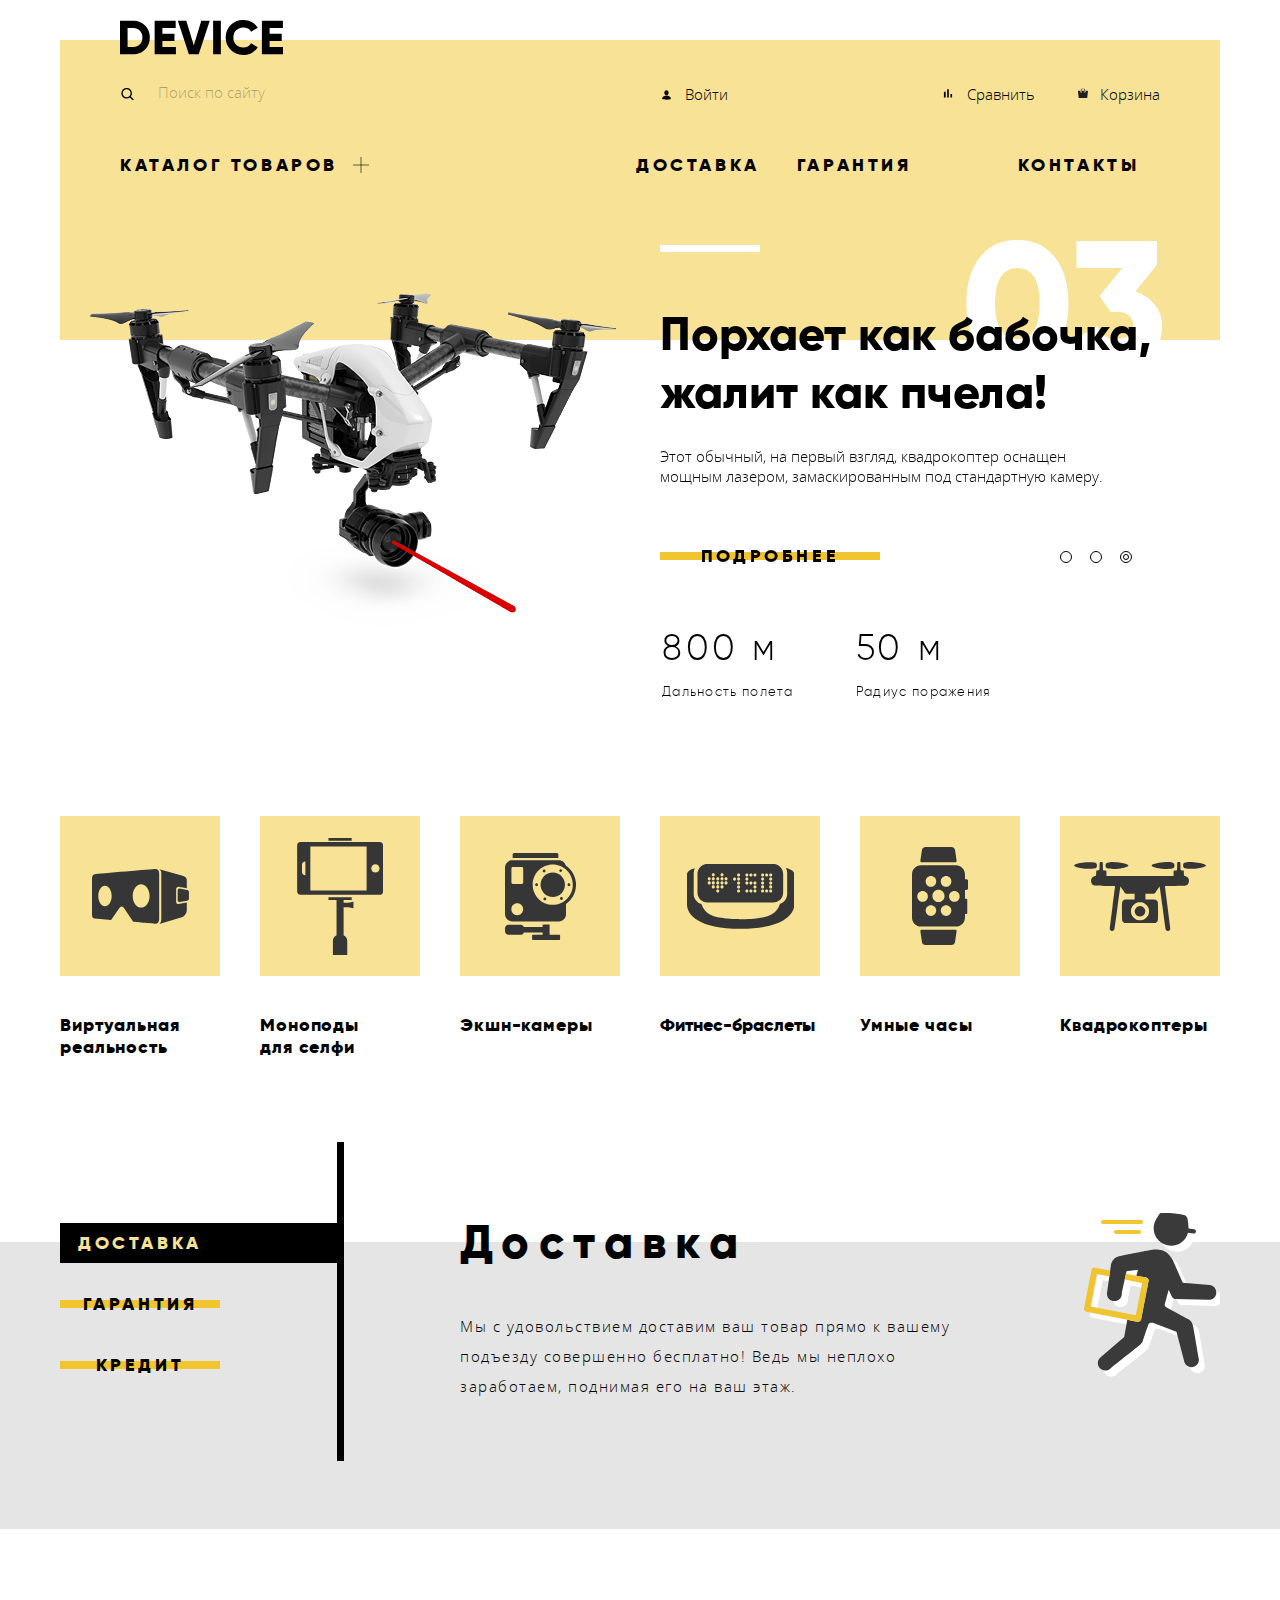
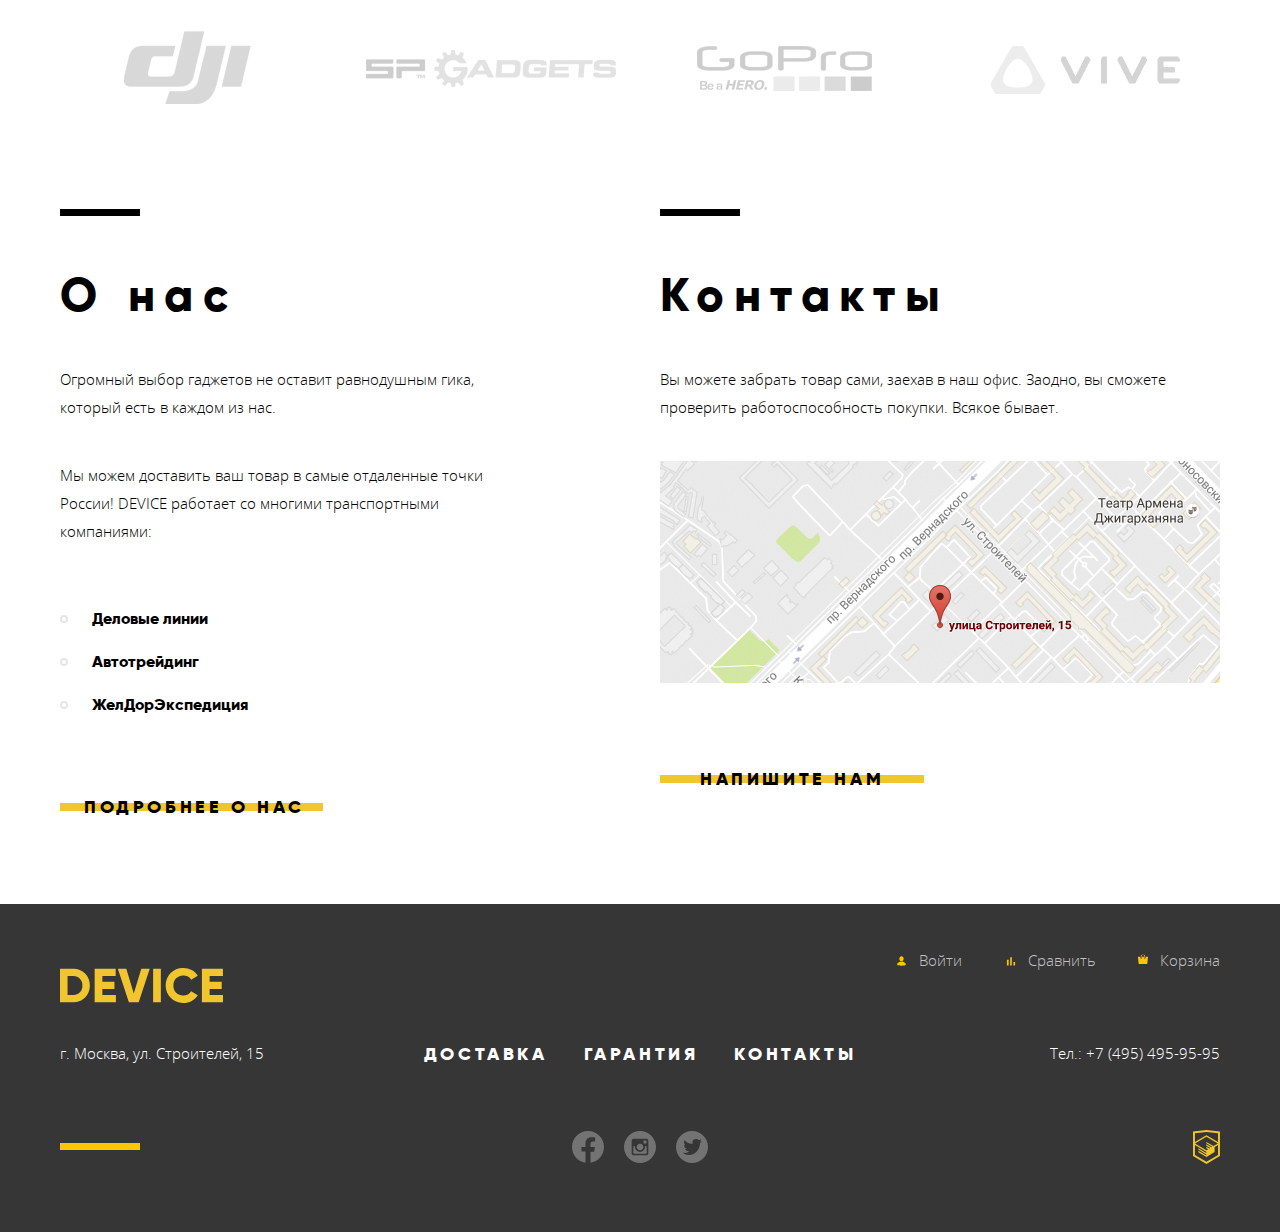
==== commit 5a271326: "Исправил выпадающее меню" ====
--- a/index.html
+++ b/index.html
@@ -44,8 +44,10 @@
       <nav class="main-nav">
         <ul class="main-nav__list">
           <li class="main-nav__item">
-            <a href="catalog.html" class="main-nav__link">Каталог товаров</a>
-            <button class="submenu-btn" type="button"></button>
+            <a class="main-nav__link submenu-interactive" href="catalog.html">
+							Каталог товаров
+              <span class="submenu-btn"></span>
+            </a>
           </li>
           <li class="main-nav__item">
             <a href="#" class="main-nav__link">Доставка</a>
@@ -113,14 +115,6 @@
                 <td class="slider__slide-term">Материал</td>
               </tr>
             </table>
-            <!-- <dl class="slider__slide-specs">
-              <dt class="slider__slide-term">Длина палки</dt>
-              <dd class="slider__slide-def">8,5 м</dd>
-              <dt class="slider__slide-term">Вес палки</dt>
-              <dd class="slider__slide-def">5 кг</dd>
-              <dt class="slider__slide-term">Материал</dt>
-              <dd class="slider__slide-def">Карбон</dd>
-            </dl> -->
           </div>
         </li>
         <li class="slider__item">
@@ -173,17 +167,6 @@
           </div>
         </li>
       </ol>
-      <!-- <ul class="slider__controls slick-dots">
-          <li class="slider__controls-item">
-            <button class="slider__controls-btn" type="button">1</button>
-          </li>
-          <li class="slider__controls-item">
-            <button class="slider__controls-btn" type="button">2</button>
-          </li>
-          <li class="slider__controls-item">
-            <button class="slider__controls-btn" type="button">3</button>
-          </li>
-        </ul> -->
     </section>
 
     <section class="categories main-content__categories container">
--- a/css/style.min.css
+++ b/css/style.min.css
@@ -1 +1 @@
-@-webkit-keyframes show-buttons{to{opacity:1}}@keyframes show-buttons{to{opacity:1}}@-webkit-keyframes bounce{0%{transform:translateY(1000px)}70%{transform:translateY(-50px)}90%{transform:translateY(20px)}to{transform:translateY(0)}}@keyframes bounce{0%{transform:translateY(1000px)}70%{transform:translateY(-50px)}90%{transform:translateY(20px)}to{transform:translateY(0)}}:root{--open-sans-light: "Open Sans Light", Arial, sans-serif;--open-sans: "Open Sans", Arial, sans-serif;--gilroy-light: "Gilroy Light", Arial, sans-serif;--gilroy-bold: "Gilroy Extra Bold", "Arial Black", sans-serif;--black: #000000;--dark: #363636;--grey: #464646;--grey-special: #C4C4C4;--grey-extra: #D9D9D9;--half-grey: #7E7E7E;--grey-light: #E5E5E5;--grey-extra-light: #EBEBEB;--grey-special-light: #DCDCDC;--grey-form: #F2F2F2;--grey-form-hover: #EAEAEA;--trans-black-01: rgba(0, 0, 0, 0.1);--trans-black-015: rgba(0, 0, 0, 0.15);--trans-black-02: rgba(0, 0, 0, 0.2);--trans-black-03: rgba(0, 0, 0, 0.3);--trans-black-04: rgba(0, 0, 0, 0.4);--trans-black-06: rgba(0, 0, 0, 0.6);--white: #ffffff;--trans-white-03: rgba(255, 255, 255, 0.3);--trans-white-06: rgba(255, 255, 255, 0.6);--trans-white-07: rgba(255, 255, 255, 0.7);--yellow: #F7E296;--yellow-dark: #F0C52E;--yellow-special: #FFC600;--green: #91C92F;--red-light: #F6DADA}@font-face{font-family:"Gilroy Light";font-style:normal;font-weight:300;src:local("Gilroy Light"),url(../fonts/gilroylight.woff2) format("woff2"),url(../fonts/gilroylight.woff) format("woff")}@font-face{font-family:"Gilroy Extra Bold";font-style:normal;font-weight:800;src:local("Gilroy Extra Bold"),url(../fonts/gilroyextrabold.woff2) format("woff2"),url(../fonts/gilroyextrabold.woff) format("woff")}@font-face{font-family:"Open Sans Light";font-style:normal;font-weight:300;src:local("Open Sans Light"),url(../fonts/opensanslight.woff2) format("woff2"),url(../fonts/opensanslight.woff) format("woff")}@font-face{font-family:"Open Sans";font-style:normal;font-weight:400;src:local("Open Sans"),url(../fonts/opensans.woff2) format("woff2"),url(../fonts/opensans.woff) format("woff")}*,::after,::before{box-sizing:border-box}a{text-decoration:none}img{max-width:100%;height:auto}.visually-hidden:not(:focus):not(:active),input[type=checkbox].visually-hidden,input[type=radio].visually-hidden{position:absolute;width:1px;height:1px;margin:-1px;padding:0;border:0;white-space:nowrap;-webkit-clip-path:inset(100%);clip-path:inset(100%);clip:rect(0 0 0 0);overflow:hidden}.page{min-height:100vh;font-family:var(--open-sans-light);font-style:normal;font-size:15px;line-height:20px}.container{width:1160px;margin-left:auto;margin-right:auto;padding:0}.container--padding{padding-left:60px;padding-right:60px}.btn,.title{font-family:var(--gilroy-bold);letter-spacing:.2em}.btn{position:relative;z-index:1;margin:0;padding:9px 25px;font-size:18px;line-height:22px;text-transform:uppercase;border:0;color:inherit;background-color:transparent;text-align:center;box-sizing:padding-box;cursor:pointer}.btn::before{content:"";position:absolute;z-index:-1;top:50%;left:0;transform:translateY(-50%);width:100%;height:8px;background-color:var(--yellow-dark);transition:height .3s,background-color .3s}.btn:hover::before{height:100%}.btn:active{color:rgba(0,0,0,.3)}.title{font-size:47px;line-height:58px}.title--compact{letter-spacing:0}.subtitle{margin:0;padding:0;font-family:var(--gilroy-bold);font-size:16px;line-height:20px;letter-spacing:.1em;text-transform:uppercase}.link:hover{opacity:.6}.link:active{opacity:.3}.main-header,.main-header__inner{position:relative;background-color:var(--yellow)}.main-header{margin-top:40px;padding-top:27px}.main-header__inner{z-index:2}.header-logo{position:absolute;top:-47px;width:163px;height:35px;margin-bottom:5px}.header-logo:hover{opacity:.6}.header-logo:active{opacity:.3}.top-links{min-height:54px;margin-bottom:33px;display:flex;justify-content:space-between;align-items:center;flex-wrap:wrap}.main-nav__list a,.submenu a,.top-links a{color:inherit}.search{position:relative;display:flex;justify-content:center}.search__icon{position:absolute;width:16px;height:16px;top:50%;left:1px;transform:translateY(-40%);background-image:url(../img/icons/icon-search.svg);background-repeat:no-repeat;background-position:0 0}.search__field{width:356px;padding-left:38px;margin-right:0;background-color:transparent;border:0;border-bottom:2px solid transparent;transition:border .3s}.search__field::-webkit-input-placeholder{color:var(--trans-black-03)}.search__field::-moz-placeholder{color:var(--trans-black-03)}.search__field::placeholder{color:var(--trans-black-03)}.search__field:hover::-webkit-input-placeholder{color:var(--trans-black-06)}.search__field:hover::-moz-placeholder{color:var(--trans-black-06)}.search__field:hover::placeholder{color:var(--trans-black-06)}.search__field:focus::-webkit-input-placeholder{color:var(--black)}.search__field:focus::-moz-placeholder{color:var(--black)}.search__field:focus::placeholder{color:var(--black)}.search__field:focus{outline:0;border-bottom:2px solid var(--black)}.search__btn:focus,.search__field:focus+.search__btn{visibility:visible;opacity:1}.search__btn{visibility:hidden;opacity:0;padding:15px 17px;text-transform:uppercase;border:2px solid var(--black);background-color:transparent;cursor:pointer;transition:opacity .3s,visibility .3s,color .3s,background-color .3s}.search__btn:hover{color:var(--white);background-color:var(--black)}button.search__btn:active{opacity:1;visibility:visible;color:var(--trans-white-03)}.links-wrapper{width:50%;padding-left:20px;display:flex;justify-content:space-between}.links,.login{list-style:none;margin:0;padding:0;display:flex;flex-wrap:wrap}.login{justify-content:start}.login__item+.login__item{margin-left:20px}.login__item--hide{display:none}.login-link{position:relative;padding-left:25px}.links__link::before,.login-link::before{position:absolute;content:"";background-position:0 0;background-repeat:no-repeat}.login-link::before{width:9px;height:10px;top:6px;left:2px;background-image:url(../img/icons/icon-login.svg)}.links{justify-content:flex-end}.links__item+.links__item{margin-left:41px}.links__link{position:relative;padding-left:24px}.links__link::before{top:50%;left:0;width:14px;height:14px;transform:translateY(-40%)}.links__compare::before{background-image:url(../img/icons/icon-compare.svg)}.links__cart::before{left:2px;background-image:url(../img/icons/icon-cart.svg)}.main-nav{margin-bottom:18px}.main-nav__list{list-style:none;margin:0 auto;padding:0;display:flex;flex-wrap:wrap;align-items:center;font-family:var(--gilroy-bold);font-size:18px;line-height:22px;letter-spacing:.2em;text-transform:uppercase}.main-nav__item{margin-right:37px}.main-nav__item:first-child{display:flex;align-items:center;margin-right:285px}.main-nav__item:nth-child(3){margin-right:106px}.main-nav__item:last-child{margin-right:0}.main-nav__item:last-child span{letter-spacing:0}.main-nav__link{transition:opacity .2s}.main-nav__link:hover{opacity:.6}.main-nav__link:active{opacity:.3}.submenu-btn{position:relative;width:22px;height:22px;padding:0;margin-left:13px;border:0;background-color:transparent;cursor:pointer}.submenu-btn:focus{outline-color:var(--special-yellow);outline-style:solid}.submenu-btn::after,.submenu-btn::before{position:absolute;content:"";width:16px;height:2px;background-color:var(--trans-black-03);transition:transform .5s}.submenu-btn::before{top:10px;left:2px}.submenu-btn::after{top:10px;left:2px;transform:rotate(90deg)}.btn-rotate.submenu-btn::before{transform:rotate(180deg)}.btn-rotate.submenu-btn::after{transform:rotate(270deg)}.submenu,.submenu__wrapper{background-color:var(--yellow)}.submenu__wrapper{position:relative;width:1160px;left:-60px;min-height:146px}.submenu{position:absolute;z-index:1;bottom:0;width:100%;height:146px;display:flex;flex-direction:column;align-items:start;align-content:start;flex-wrap:wrap;margin:0;padding:12px 60px 20px;list-style:none;transition:bottom .8s,transform .8s}.submenu--hide{bottom:146px;transform:scaleY(.5)}.submenu__item{margin-right:64px;margin-bottom:16px}.submenu__link--wrap{margin-bottom:30px}.main-content{position:relative}.main-content__slider{position:relative;top:-145px}.slider__list{padding:0;margin:0;list-style:none}.slider__item{position:relative;min-width:1160px;padding-right:60px;display:flex;justify-content:space-between;align-items:stretch}.slider__item--hide{display:none}.slider__img--1{position:relative;width:384px;height:486px;top:16px;right:-89px}.slider__img--2,.slider__img--3{position:relative;width:345px;height:485px;top:41px;right:-117px}.slider__img--3{width:526px;height:334px;top:98px;right:-30px}.slider__descr-wrapper{width:500px;display:grid;grid-template-rows:110px repeat(4,auto)}.slider__slide-number{grid-column:1/-1;grid-row:1/3;justify-self:end;padding:0;margin:0 -7px 0 0;font-family:var(--gilroy-bold);font-size:179px;line-height:219px;color:var(--white)}.slider__slide-number::before{position:absolute;top:50px;right:460px;content:"";width:100px;height:7px;background-color:var(--white)}.slider__slide-lead{grid-column:1/-1;grid-row:2/3;padding:0;margin:0 0 25px}.slider__slide-descr{padding:0;margin:0 0 50px}.slider__btn{width:220px;margin-bottom:49px}.slider__slide-specs{display:flex;margin-bottom:20px;border:0}.slider__slide-term{padding:0;border-right:60px solid transparent;font-family:var(--gilroy-light);font-size:13px;line-height:15px;letter-spacing:.1em}.slider__slide-term:last-child{border-right:0}.slider__slide-def{padding:0;border-bottom:13px solid transparent;font-family:var(--gilroy-light);font-size:36px;line-height:42px;letter-spacing:.1em}.slick-track{display:flex}.slick-list{overflow-x:hidden;width:1160px}.slick-dots{display:flex;position:absolute;top:356px;right:88px;padding:0;margin:0;list-style:none;cursor:pointer}.slick-dots li+li{margin-left:18px}.slick-active button::before,.slick-dots button{background-color:transparent;border:1px solid var(--black);border-radius:50%}.slick-dots button{display:flex;justify-content:center;align-items:center;position:relative;margin:0;padding:0;width:12px;height:12px;font-size:0}.slick-active button::before{content:"";width:6px;height:6px}.main-content__categories{margin-top:-50px;margin-bottom:69px}.categories__list{display:flex;flex-wrap:wrap;padding:0;margin:0;justify-content:space-between;list-style:none}.categories__item{width:160px}.categories__link,.footer a{color:inherit}.categories__link:hover .categories__img-wrap{background-color:var(--yellow-dark)}.categories__link:active .categories__img,.categories__link:active .categories__title{opacity:.3}.categories__img-wrap{display:flex;justify-content:center;align-items:center;width:160px;height:160px;margin-bottom:38px;background-color:var(--yellow);transition:background-color .3s}.categories__img,.categories__title{transition:opacity .3s}.categories__title{padding:0;margin:0;font-family:var(--gilroy-bold);font-size:18px;line-height:22px;letter-spacing:.05em}.categories__title--special{letter-spacing:0}.main-content__services{margin-bottom:90px}.services{background-image:linear-gradient(to bottom,var(--white) 115px,var(--grey-light) 115px)}.services__inner{display:flex}.services__nav{position:relative;z-index:2;min-width:284px;padding-bottom:68px}.services__nav::after{content:"";position:absolute;top:15px;right:0;bottom:68px;width:7px;background-color:var(--black)}.services__nav-list{margin:0;padding:96px 0 76px;list-style:none}.services__nav-item{transition:background-color .3s}.services__nav-item+.services__nav-item{margin-top:21px}.services__nav-link{display:block;width:160px;padding:9px 0;text-align:center;transition:background-color .3s,color .3s}.services__nav-item--active,.services__nav-item:active{background-color:var(--black)}.services__nav-item--active .services__nav-link,.services__nav-item:active .services__nav-link{color:var(--yellow);background-color:var(--black)}.services__nav-item--active .services__nav-link::before,.services__nav-item:active .services__nav-link::before{background-color:var(--black);border-color:var(--black)}.services__content{flex-grow:1}.services__content-list{display:grid;margin:0;padding-top:86px;padding-left:116px;list-style:none;overflow-x:hidden}.services__content-item{grid-column:1/2;grid-row:1/2;visibility:hidden;position:relative;transform:translateX(-900px);transition:transform 1s}.services__content-item--active{visibility:visible;transform:translateX(0)}.services__content-title{margin:0 0 40px;padding:0}.services__content-descr{width:495px;margin:0;padding:0;font-family:var(--open-sans-light);font-size:15px;line-height:30px;letter-spacing:.1em}.services__content-img{position:absolute;top:0;right:0}.main-content__logos{margin-bottom:90px}.logos__list{margin:0;padding:0;display:flex;justify-content:space-between;align-items:center;flex-wrap:wrap;list-style:none}.logos__item{width:260px;height:100px;background-position:center center;background-repeat:no-repeat;transition:background-image .3s}.logos__item.dji{background-image:url(../img/logo-dji--grey.png)}.logos__item.dji:hover{background-image:url(../img/logo-dji.jpg)}.logos__item.sp-gadgets{background-image:url(../img/logo-sp--grey.png)}.logos__item.sp-gadgets:hover{background-image:url(../img/logo-sp.jpg)}.logos__item.gopro{background-image:url(../img/logo-gopro--grey.png)}.logos__item.gopro:hover{background-image:url(../img/logo-gopro.jpg)}.logos__item.vive{background-image:url(../img/logo-vive--grey.png)}.logos__item.vive:hover{background-image:url(../img/logo-vive.jpg)}.main-content__two-columns{margin-bottom:86px;display:grid;grid-template-columns:473px 560px;justify-content:space-between}.about__title,.contacts__title{position:relative;margin:0 0 41px;padding-top:57px}.about__title::before,.contacts__title::before{content:"";position:absolute;top:0;left:0;width:80px;height:7px;background-color:var(--black)}.about__text,.contacts__text{margin-top:0;margin-bottom:40px;line-height:28px}.about__list{margin:60px 0 77px;padding:0;list-style:none}.about__item{position:relative;padding-left:32px;margin-bottom:15px;font-family:var(--gilroy-bold);font-size:16px;line-height:28px}.about__item::before{content:"";position:absolute;left:0;top:10px;width:8px;height:8px;background-color:transparent;border:2px solid var(--grey-light);border-radius:50%}.about__btn{padding-left:24px;padding-right:18px}.about__map-img{margin-bottom:81px}.contacts__btn{padding-left:40px;padding-right:40px}.footer{min-height:324px;padding-top:46px;padding-bottom:64px;color:var(--white);background-color:var(--dark)}.footer__inner{display:grid;grid-template-columns:repeat(12,60px);grid-template-rows:repeat(3,auto);grid-template-areas:"lg lg lg . . . ln ln ln ln ln ln" "ad ad ad mn mn mn mn mn mn tl tl tl" "dc dc . sc sc sc sc sc sc . cp cp";-moz-column-gap:40px;column-gap:40px;row-gap:36px}.footer__logo{-ms-grid-row:1;-ms-grid-column:1;-ms-grid-column-span:5;grid-area:lg;padding-top:18px;transition:opacity .3s;cursor:pointer}.footer__links-link:hover::before,.footer__login-link:hover::before,.footer__logo:hover,.footer__social-item:hover svg{opacity:.6}.footer__links-link:active::before,.footer__login-link:active::before,.footer__logo:active{opacity:.3}.logo--inactive,.logo--inactive:active,.logo--inactive:hover{opacity:1;cursor:default}.footer__links-wrapper{-ms-grid-row:1;-ms-grid-column:13;-ms-grid-column-span:11;grid-area:ln;justify-self:end;display:flex;flex-wrap:wrap}.footer__login{margin:0 42px 0 0;padding:0;display:flex;flex-wrap:wrap;list-style:none}.footer__links-item,.footer__login-item{color:var(--trans-white-07)}.footer__login-item+.footer__login-item{margin-left:24px}.footer__login-item--hide{display:none}.footer__login-link{position:relative;padding-left:24px;transition:color .3s}.footer__links-link::before,.footer__login-link::before{position:absolute;content:"";left:0;height:14px;background-position:0 0;background-repeat:no-repeat;transition:opacity .3s}.footer__login-link::before{width:13px;top:4px;background-image:url(../img/icons/icon-login--yellow.svg)}.footer__links-link:hover,.footer__login-link:hover,.footer__logout-link:hover{color:var(--white)}.footer__links-link:active,.footer__login-link:active,.footer__logout-link:active{color:var(--trans-white-03)}.footer__links{margin:0;padding:0;display:flex;flex-wrap:wrap;list-style:none}.footer__links-item+.footer__links-item{margin-left:40px}.footer__links-link{position:relative;padding-left:24px;transition:color .3s}.footer__links-link::before{top:50%;width:14px;transform:translateY(-40%)}.footer__links-compare::before{background-image:url(../img/icons/icon-compare--yellow.svg)}.footer__links-cart::before{left:2px;background-image:url(../img/icons/icon-cart--yellow.svg)}.footer__address{-ms-grid-row:3;-ms-grid-column:1;-ms-grid-column-span:5;grid-area:ad;font-style:normal}.footer__decor{-ms-grid-row:5;-ms-grid-column:1;-ms-grid-column-span:3;margin-top:42px;grid-area:dc;width:80px;height:7px;background-color:var(--yellow-special)}.footer__menu{-ms-grid-row:3;-ms-grid-column:7;-ms-grid-column-span:11;margin:0;padding:0;grid-area:mn;justify-self:center;display:flex;flex-wrap:wrap;justify-content:center;list-style:none}.footer__menu-item{font-family:var(--gilroy-bold);font-size:18px;line-height:22px;letter-spacing:.2em;text-transform:uppercase}.footer__menu-item+.footer__menu-item{margin-left:36px}.footer__menu-link,.footer__tel{transition:color .3s}.footer__menu-link:hover{color:var(--trans-white-06)}.footer__menu-link:active{color:var(--trans-white-03)}.footer__tel{-ms-grid-row:3;-ms-grid-column:19;-ms-grid-column-span:5;grid-area:tl;justify-self:end}.footer__tel:hover{color:var(--trans-white-06)}.footer__tel:active{color:var(--trans-white-03)}.footer__social{-ms-grid-row:5;-ms-grid-column:7;-ms-grid-column-span:11;margin:30px 0 0;padding:0;grid-area:sc;justify-self:center;display:flex;flex-wrap:wrap;justify-content:center;list-style:none}.footer__social-item svg{fill:var(--white);opacity:.3;transition:opacity .3s}.footer__social-item:active svg{opacity:.1}.footer__social-item+.footer__social-item{margin-left:20px}.footer__copyright{-ms-grid-row:5;-ms-grid-column:21;-ms-grid-column-span:3;margin-top:29px;grid-area:cp;justify-self:end}.footer__copyright svg{fill:var(--yellow-dark);transition:opacity .3s}.footer__copyright:hover svg{opacity:.6}.footer__copyright:active svg{opacity:.3}.main-nav--inner-page{margin-bottom:50px}.submenu__wrapper--inner-page{background-color:var(--white)}.submenu__wrapper--inner-page .submenu{bottom:32px}.submenu__wrapper--inner-page .submenu--hide{bottom:146px}.main-content__nav{position:relative;top:-133px}.main-content__title{margin:31px 0 30px}.breadcrumbs{display:flex;flex-wrap:wrap;align-items:center;margin:0;padding:0;list-style:none}.breadcrumbs__item+.breadcrumbs__item{margin-left:14px}.breadcrumbs__link{position:relative;padding-right:26px;font-size:14px;line-height:19px;color:var(--trans-black-03);transition:color .3s}.breadcrumbs__link::after{content:"";position:absolute;top:2px;right:-1px;width:12px;height:12px;background-image:url(../img/icons/icon-arrow.svg);background-repeat:no-repeat;background-position:0 0}.breadcrumbs__item:last-child .breadcrumbs__link::after{display:none}.breadcrumbs__link:hover{color:var(--trans-black-06)}.breadcrumbs__link:active{color:var(--trans-black-01)}.breadcrumbs__item:last-child .breadcrumbs__link:active,.breadcrumbs__item:last-child .breadcrumbs__link:hover{color:var(--trans-black-03)}.catalog{display:grid;grid-template-columns:auto auto;grid-template-rows:auto 1fr;grid-template-areas:"filter sorting" "form results"}.main-content__catalog{margin-top:-84px}.filter-title__wrapper{-ms-grid-row:1;-ms-grid-column:1;grid-area:filter;background-color:var(--grey-special-light)}.filter-title{width:327px;margin-left:auto;padding-top:25px;padding-bottom:25px;padding-left:60px}.sorting{-ms-grid-row:1;-ms-grid-column:2;grid-area:sorting;background-color:var(--grey-light)}.sorting__inner{width:833px;margin-right:auto;display:flex;flex-wrap:wrap;align-items:center}.sorting__title{margin-right:74px;margin-left:74px;padding-top:25px;padding-bottom:25px}.sorting__list{display:flex;flex-wrap:wrap;justify-content:flex-start;margin:0;padding:0;list-style:none}.sorting__item+.sorting__item{margin-left:30px}.sorting__link{color:var(--trans-black-03);font-size:14px;line-height:19px}.sorting__link:hover{color:var(--trans-black-06);transition:color .3s}.sorting__link--active,.sorting__link:active{color:var(--black)}.sorting__buttons-wrapper{position:relative;margin-left:auto}.sorting__btn{position:absolute;width:0;height:0;padding:0;border:5px solid transparent;cursor:pointer;background-color:transparent}.sorting__btn--up{top:-10px;left:-49px;border-bottom:10px solid var(--trans-black-03)}.sorting__btn--down{top:-5px;right:4px;border-top:10px solid var(--trans-black-03)}.sorting__btn--up.sorting__btn--active:hover,.sorting__btn--up:hover{border-bottom-color:var(--trans-black-06)}.sorting__btn--down.sorting__btn--active:hover,.sorting__btn--down:hover{border-top-color:var(--trans-black-06)}.sorting__btn:focus{outline:1px solid var(--trans-black-06)}.sorting__btn--up.sorting__btn--active,.sorting__btn--up.sorting__btn--active:active,.sorting__btn--up:active{border-bottom-color:var(--black)}.sorting__btn--down.sorting__btn--active,.sorting__btn--down.sorting__btn--active:active,.sorting__btn--down:active{border-top-color:var(--black)}.filter__wrapper{-ms-grid-row:2;-ms-grid-column:1;grid-area:form;background-color:var(--grey-light)}.filter{width:327px;margin-left:auto;padding:70px 67px 70px 60px}.filter__group{position:relative;margin:0 0 22px;padding:0;border:0}.filter__group::before{content:"";position:absolute;top:0;left:0;right:0;width:100%;height:2px;background-color:var(--black)}.filter__group legend{padding-top:16px;padding-bottom:30px;font-family:var(--gilroy-bold);font-size:14px;line-height:17px;letter-spacing:.1em}.filter__price-wrapper{position:relative;left:0;right:0;margin-top:9px;padding-bottom:50px}.filter__price-range{position:relative}.filter__price-scale{width:100%;height:2px;background-color:var(--trans-black-02)}.filter__price-bar{width:60%;height:2px;background-color:var(--green)}.filter__toggle-wrapper{position:absolute;top:-9px}.filter__price-toggle{width:20px;height:20px;background-color:var(--grey-special);border:7px solid var(--white);border-radius:50%;box-shadow:0 2px 2px var(--trans-black-02);cursor:pointer}.toggle-min{left:0}.toggle-max{left:57%}.filter__price{margin-top:7px;min-width:28px;max-width:60px;font-size:14px;line-height:16px;background-color:transparent;border:0}.price-wrapper--max{margin-left:-21%}.filter__toggle-wrapper input::-webkit-inner-spin-button{-webkit-appearance:none;-moz-appearance:none;appearance:none}.filter__toggle-wrapper input[type=number]{-moz-appearance:textfield}.filter__label{display:block;position:relative;margin-bottom:20px;padding-left:42px;font-size:14px;line-height:19px;cursor:pointer}.filter__checkbox+.filter__label::before{content:"";position:absolute;top:0;left:0;width:24px;height:24px;border:2px solid var(--black)}.filter__checkbox+.filter__label::after{content:"";position:absolute;top:0;left:0;width:24px;height:24px;background-image:url(../img/icons/icon-check.svg);background-repeat:no-repeat;background-position:center;opacity:0;transition:opacity .3s}.filter__checkbox:checked+.filter__label::after,.filter__radio:checked+.filter__label::after{opacity:1}.filter__radio+.filter__label::before{content:"";position:absolute;top:0;left:0;width:24px;height:24px;border:2px solid var(--black);border-radius:50%}.filter__radio+.filter__label::after{content:"";position:absolute;top:8px;left:8px;width:8px;height:8px;background-color:var(--black);border-radius:50%;opacity:0;transition:opacity .3s}.filter__btn{width:200px;margin-top:4px}.results{-ms-grid-row:2;-ms-grid-column:2;grid-area:results}.main-cintent__results{padding:70px 0 78px 72px}.results__list{width:760px;margin:0 0 40px;padding:0;display:grid;grid-template-columns:1fr 1fr;-moz-column-gap:40px;column-gap:40px;row-gap:48px;list-style:none}.results__item{margin:0;padding:0}.product{position:relative;width:360px;display:grid;align-items:start;grid-template-columns:1fr 90px;grid-template-rows:380px auto;grid-template-areas:"img img" "title price";row-gap:30px}.product__img{-ms-grid-row:1;-ms-grid-column:1;-ms-grid-column-span:2;grid-area:img;width:360px;height:380px;transition:opacity .3s}.product__link{-ms-grid-row:3;-ms-grid-column:1;grid-area:title;color:inherit;transition:color .3s}.product__link:hover{color:var(--trans-black-06)}.product__link:active{color:var(--trans-black-03)}.product__title{margin:0;padding:0;font-family:var(--gilroy-bold);font-size:18px;line-height:22px;letter-spacing:.05em}.product__price{-ms-grid-row:3;-ms-grid-column:2;padding-top:2px;grid-area:price;justify-self:end;font-family:var(--gilroy-light);font-size:16px;line-height:18px;letter-spacing:.05em}.product__buttons{position:absolute;top:0;left:0;width:360px;height:380px;padding-top:30px;display:flex;flex-direction:column;flex-wrap:wrap;justify-content:center;align-items:center;transition:background-color .3s}.product__buttons:hover{background-color:var(--trans-white-03)}.product__buttons:hover .product__btn,.product__buttons:hover .product__favorite{display:block;-webkit-animation-name:show-buttons;animation-name:show-buttons;-webkit-animation-duration:.3s;animation-duration:.3s;-webkit-animation-fill-mode:forwards;animation-fill-mode:forwards;-webkit-animation-timing-function:linear;animation-timing-function:linear}.product__btn{display:none;width:200px;margin-bottom:13px;opacity:0}.product__favorite{display:none;padding:0;color:var(--trans-black-06);font-size:13px;line-height:18px;letter-spacing:.1em;border:0;background-color:transparent;cursor:pointer;transition:color .3s;opacity:0}.product__favorite:hover{color:var(--black)}.product__favorite:focus{outline:0;box-shadow:0 2px 2px var(--trans-black-02)}.product__favorite:active{color:var(--trans-black-02);outline:0}.product--new::after{content:"";position:absolute;top:29px;right:27px;width:62px;height:62px;background-image:url(../img/label-new.svg);background-repeat:no-repeat;background-position:0 0}.results__pagination{width:760px;min-height:70px;display:grid;grid-template-columns:120px 1fr 120px;font-family:var(--gilroy-bold);font-size:16px;line-height:20px;letter-spacing:.1em;text-transform:uppercase;background-color:var(--grey-extra-light)}.pagination__btn,.pagination__list{display:flex;justify-content:center;align-items:center}.pagination__btn{width:120px;color:inherit;background-color:var(--grey-light-extra);transition:background-color .3s,color .3s}.pagination__btn:active,.pagination__btn:hover{background-color:var(--grey-extra)}.pagination__btn:active{color:var(--trans-black-03)}.pagination__list{margin:0;padding:0;list-style:none}.pagination__link{color:var(--trans-black-03);transition:color .3s}.pagination__link--active,.pagination__link:hover{color:var(--black)}.pagination__item+.pagination__item{margin-left:30px}.modal-overlay{position:fixed;top:0;left:0;right:0;bottom:0;z-index:5;background-color:var(--trans-black-015)}.modal__close{position:absolute;top:20px;right:20px;display:flex;justify-content:center;align-items:center;padding:0;width:55px;height:55px;background-color:var(--yellow);border:0;border-radius:50%;cursor:pointer;transition:background-color .3s,opacity .3s}.modal__close:active,.modal__close:hover{background-color:var(--yellow-dark)}.modal__close:active{opacity:.3}.modal__close::after,.modal__close::before{content:"";width:25px;height:2px;background-color:var(--white)}.modal__close::before{transform:translateX(50%) rotate(45deg)}.modal__close::after{transform:translateX(-50%) rotate(-45deg)}.modal-form{display:none}.modal-form--show{display:block}.popup-form{position:fixed;top:calc(50% - 550px/2);left:calc(50% - 960px/2);width:960px;min-height:550px;padding:92px 100px 60px;display:grid;grid-template-columns:repeat(2,360px);-moz-column-gap:40px;column-gap:40px;row-gap:32px;grid-template-areas:"name email" "text text" "btn .";background-color:var(--white);box-shadow:0 10px 16px var(--trans-black-03)}.popup--show{display:block;-webkit-animation-name:bounce;animation-name:bounce;-webkit-animation-duration:.5s;animation-duration:.5s;-webkit-animation-fill-mode:forwards;animation-fill-mode:forwards}.popup-form__mail-label,.popup-form__name-label,.popup-form__text-label{display:flex;flex-direction:column}.popup-form__mail-label span,.popup-form__name-label span,.popup-form__text-label span{font-family:var(--gilroy-bold);font-size:18px;line-height:22px;margin-bottom:10px}.popup-form__mail-field,.popup-form__name-field,.popup-form__text-field{padding:17px 20px;font-size:14px;line-height:16px;color:var(--trans-black-04);border:0;background-color:var(--grey-form);transition:background-color .3s}.popup-form__mail-field::-webkit-input-placeholder,.popup-form__name-field::-webkit-input-placeholder,.popup-form__text-field::-webkit-input-placeholder{font-family:var(--open-sans-light);font-size:14px;line-height:19px;letter-spacing:.03em}.popup-form__mail-field::-moz-placeholder,.popup-form__name-field::-moz-placeholder,.popup-form__text-field::-moz-placeholder{font-family:var(--open-sans-light);font-size:14px;line-height:19px;letter-spacing:.03em}.popup-form__mail-field::placeholder,.popup-form__name-field::placeholder,.popup-form__text-field::placeholder{font-family:var(--open-sans-light);font-size:14px;line-height:19px;letter-spacing:.03em}.popup-form__mail-field:hover,.popup-form__name-field:hover,.popup-form__text-field:hover{background-color:var(--grey-form-hover)}.popup-form__mail-field:focus,.popup-form__name-field:focus,.popup-form__text-field:focus{background-color:var(--white);outline:2px solid var(--yellow)}.popup-form__mail-field:invalid,.popup-form__name-field:invalid,.popup-form__text-field:invalid{background-color:var(--red-light);outline:0}.popup-form__name-label{-ms-grid-row:1;-ms-grid-column:1;grid-area:name}.popup-form__mail-label{-ms-grid-row:1;-ms-grid-column:3;grid-area:email}.popup-form__text-label{-ms-grid-row:3;-ms-grid-column:1;-ms-grid-column-span:3;grid-area:text}.popup-form__btn{-ms-grid-row:5;-ms-grid-column:1;grid-area:btn;margin-top:13px;width:200px}.popup-form__text-field{min-height:167px;resize:none}.modal-map{display:none}.modal-map--show{display:block}.popup-map{position:fixed;top:calc(50% - 558px/2);left:calc(50% - 960px/2);width:960px;min-height:558px;box-shadow:0 10px 16px var(--trans-black-03);background-color:var(--half-grey)}.popup-map iframe{width:960px;height:558px;border:0}+@-webkit-keyframes show-buttons{to{opacity:1}}@keyframes show-buttons{to{opacity:1}}@-webkit-keyframes bounce{0%{transform:translateY(1000px)}70%{transform:translateY(-50px)}90%{transform:translateY(20px)}to{transform:translateY(0)}}@keyframes bounce{0%{transform:translateY(1000px)}70%{transform:translateY(-50px)}90%{transform:translateY(20px)}to{transform:translateY(0)}}:root{--open-sans-light: "Open Sans Light", Arial, sans-serif;--open-sans: "Open Sans", Arial, sans-serif;--gilroy-light: "Gilroy Light", Arial, sans-serif;--gilroy-bold: "Gilroy Extra Bold", "Arial Black", sans-serif;--black: #000000;--dark: #363636;--grey: #464646;--grey-special: #C4C4C4;--grey-extra: #D9D9D9;--half-grey: #7E7E7E;--grey-light: #E5E5E5;--grey-extra-light: #EBEBEB;--grey-special-light: #DCDCDC;--grey-form: #F2F2F2;--grey-form-hover: #EAEAEA;--trans-black-01: rgba(0, 0, 0, 0.1);--trans-black-015: rgba(0, 0, 0, 0.15);--trans-black-02: rgba(0, 0, 0, 0.2);--trans-black-03: rgba(0, 0, 0, 0.3);--trans-black-04: rgba(0, 0, 0, 0.4);--trans-black-06: rgba(0, 0, 0, 0.6);--white: #ffffff;--trans-white-03: rgba(255, 255, 255, 0.3);--trans-white-06: rgba(255, 255, 255, 0.6);--trans-white-07: rgba(255, 255, 255, 0.7);--yellow: #F7E296;--yellow-dark: #F0C52E;--yellow-special: #FFC600;--green: #91C92F;--red-light: #F6DADA}@font-face{font-family:"Gilroy Light";font-style:normal;font-weight:300;src:local("Gilroy Light"),url(../fonts/gilroylight.woff2) format("woff2"),url(../fonts/gilroylight.woff) format("woff")}@font-face{font-family:"Gilroy Extra Bold";font-style:normal;font-weight:800;src:local("Gilroy Extra Bold"),url(../fonts/gilroyextrabold.woff2) format("woff2"),url(../fonts/gilroyextrabold.woff) format("woff")}@font-face{font-family:"Open Sans Light";font-style:normal;font-weight:300;src:local("Open Sans Light"),url(../fonts/opensanslight.woff2) format("woff2"),url(../fonts/opensanslight.woff) format("woff")}@font-face{font-family:"Open Sans";font-style:normal;font-weight:400;src:local("Open Sans"),url(../fonts/opensans.woff2) format("woff2"),url(../fonts/opensans.woff) format("woff")}*,::after,::before{box-sizing:border-box}a{text-decoration:none}img{max-width:100%;height:auto}.visually-hidden:not(:focus):not(:active),input[type=checkbox].visually-hidden,input[type=radio].visually-hidden{position:absolute;width:1px;height:1px;margin:-1px;padding:0;border:0;white-space:nowrap;-webkit-clip-path:inset(100%);clip-path:inset(100%);clip:rect(0 0 0 0);overflow:hidden}.page{min-height:100vh;font-family:var(--open-sans-light);font-style:normal;font-size:15px;line-height:20px}.container{width:1160px;margin-left:auto;margin-right:auto;padding:0}.container--padding{padding-left:60px;padding-right:60px}.btn,.title{font-family:var(--gilroy-bold);letter-spacing:.2em}.btn{position:relative;z-index:1;margin:0;padding:9px 25px;font-size:18px;line-height:22px;text-transform:uppercase;border:0;color:inherit;background-color:transparent;text-align:center;box-sizing:padding-box;cursor:pointer}.btn::before{content:"";position:absolute;z-index:-1;top:50%;left:0;transform:translateY(-50%);width:100%;height:8px;background-color:var(--yellow-dark);transition:height .3s,background-color .3s}.btn:hover::before{height:100%}.btn:active{color:rgba(0,0,0,.3)}.title{font-size:47px;line-height:58px}.title--compact{letter-spacing:0}.subtitle{margin:0;padding:0;font-family:var(--gilroy-bold);font-size:16px;line-height:20px;letter-spacing:.1em;text-transform:uppercase}.link:hover{opacity:.6}.link:active{opacity:.3}.main-header,.main-header__inner{position:relative;background-color:var(--yellow)}.main-header{margin-top:40px;padding-top:27px}.main-header__inner{z-index:2}.header-logo{position:absolute;top:-47px;width:163px;height:35px;margin-bottom:5px}.header-logo:hover{opacity:.6}.header-logo:active{opacity:.3}.top-links{min-height:54px;margin-bottom:33px;display:flex;justify-content:space-between;align-items:center;flex-wrap:wrap}.main-nav__list a,.submenu a,.top-links a{color:inherit}.search{position:relative;display:flex;justify-content:center}.search__icon{position:absolute;width:16px;height:16px;top:50%;left:1px;transform:translateY(-40%);background-image:url(../img/icons/icon-search.svg);background-repeat:no-repeat;background-position:0 0}.search__field{width:356px;padding-left:38px;margin-right:0;background-color:transparent;border:0;border-bottom:2px solid transparent;transition:border .3s}.search__field::-webkit-input-placeholder{color:var(--trans-black-03)}.search__field::-moz-placeholder{color:var(--trans-black-03)}.search__field::placeholder{color:var(--trans-black-03)}.search__field:hover::-webkit-input-placeholder{color:var(--trans-black-06)}.search__field:hover::-moz-placeholder{color:var(--trans-black-06)}.search__field:hover::placeholder{color:var(--trans-black-06)}.search__field:focus::-webkit-input-placeholder{color:var(--black)}.search__field:focus::-moz-placeholder{color:var(--black)}.search__field:focus::placeholder{color:var(--black)}.search__field:focus{outline:0;border-bottom:2px solid var(--black)}.search__btn:focus,.search__field:focus+.search__btn{visibility:visible;opacity:1}.search__btn{visibility:hidden;opacity:0;padding:15px 17px;text-transform:uppercase;border:2px solid var(--black);background-color:transparent;cursor:pointer;transition:opacity .3s,visibility .3s,color .3s,background-color .3s}.search__btn:hover{color:var(--white);background-color:var(--black)}button.search__btn:active{opacity:1;visibility:visible;color:var(--trans-white-03)}.links-wrapper{width:50%;padding-left:20px;display:flex;justify-content:space-between}.links,.login{list-style:none;margin:0;padding:0;display:flex;flex-wrap:wrap}.login{justify-content:start}.login__item+.login__item{margin-left:20px}.login__item--hide{display:none}.login-link{position:relative;padding-left:25px}.links__link::before,.login-link::before{position:absolute;content:"";background-position:0 0;background-repeat:no-repeat}.login-link::before{width:9px;height:10px;top:6px;left:2px;background-image:url(../img/icons/icon-login.svg)}.links{justify-content:flex-end}.links__item+.links__item{margin-left:41px}.links__link{position:relative;padding-left:24px}.links__link::before{top:50%;left:0;width:14px;height:14px;transform:translateY(-40%)}.links__compare::before{background-image:url(../img/icons/icon-compare.svg)}.links__cart::before{left:2px;background-image:url(../img/icons/icon-cart.svg)}.main-nav{margin-bottom:18px}.main-nav__list{list-style:none;margin:0 auto;padding:0;display:flex;flex-wrap:wrap;align-items:center;font-family:var(--gilroy-bold);font-size:18px;line-height:22px;letter-spacing:.2em;text-transform:uppercase}.main-nav__item{margin-right:37px}.main-nav__item:first-child{display:flex;align-items:center;margin-right:285px}.main-nav__item:nth-child(3){margin-right:106px}.main-nav__item:last-child{margin-right:0}.main-nav__item:last-child span{letter-spacing:0}.main-nav__link{transition:opacity .2s}.main-nav__link:hover{opacity:.6}.main-nav__link:active{opacity:.3}.submenu-btn{position:relative;width:22px;height:22px;padding:0;margin-left:13px;border:0;background-color:transparent;cursor:pointer}.submenu-btn:focus{outline-color:var(--special-yellow);outline-style:solid}.submenu-btn::after,.submenu-btn::before{position:absolute;content:"";width:16px;height:2px;background-color:var(--trans-black-03);transition:transform .5s}.submenu-btn::before{top:10px;left:2px}.submenu-btn::after{top:10px;left:2px;transform:rotate(90deg)}.btn-rotate.submenu-btn::before{transform:rotate(180deg)}.btn-rotate.submenu-btn::after{transform:rotate(270deg)}.submenu,.submenu__wrapper{background-color:var(--yellow)}.submenu__wrapper{position:relative;width:1160px;left:-60px;min-height:146px}.submenu{position:absolute;z-index:1;bottom:0;width:100%;height:146px;display:flex;flex-direction:column;align-items:start;align-content:start;flex-wrap:wrap;margin:0;padding:12px 60px 20px;list-style:none;transition:bottom .8s,transform .8s}.submenu--hide{bottom:146px;transform:scaleY(.5)}.submenu__item{margin-right:64px;margin-bottom:16px}.submenu__link--wrap{margin-bottom:30px}.main-content{position:relative}.main-content__slider{position:relative;top:-145px}.slider__list{padding:0;margin:0;list-style:none}.slider__item{position:relative;min-width:1160px;padding-right:60px;display:flex;justify-content:space-between;align-items:stretch}.slider__item--hide{display:none}.slider__img--1{position:relative;width:384px;height:486px;top:16px;right:-89px}.slider__img--2,.slider__img--3{position:relative;width:345px;height:485px;top:41px;right:-117px}.slider__img--3{width:526px;height:334px;top:98px;right:-30px}.slider__descr-wrapper{width:500px;display:grid;grid-template-rows:110px repeat(4,auto)}.slider__slide-number{grid-column:1/-1;grid-row:1/3;justify-self:end;padding:0;margin:0 -7px 0 0;font-family:var(--gilroy-bold);font-size:179px;line-height:219px;color:var(--white)}.slider__slide-number::before{position:absolute;top:50px;right:460px;content:"";width:100px;height:7px;background-color:var(--white)}.slider__slide-lead{grid-column:1/-1;grid-row:2/3;padding:0;margin:0 0 25px}.slider__slide-descr{padding:0;margin:0 0 50px}.slider__btn{width:220px;margin-bottom:49px}.slider__slide-specs{display:flex;margin-bottom:20px;border:0}.slider__slide-term{padding:0;border-right:60px solid transparent;font-family:var(--gilroy-light);font-size:13px;line-height:15px;letter-spacing:.1em}.slider__slide-term:last-child{border-right:0}.slider__slide-def{padding:0;border-bottom:13px solid transparent;font-family:var(--gilroy-light);font-size:36px;line-height:42px;letter-spacing:.1em}.slick-track{display:flex}.slick-list{overflow-x:hidden;width:1160px}.slick-dots{display:flex;position:absolute;top:356px;right:88px;padding:0;margin:0;list-style:none;cursor:pointer}.slick-dots li+li{margin-left:18px}.slick-active button::before,.slick-dots button{background-color:transparent;border:1px solid var(--black);border-radius:50%}.slick-dots button{display:flex;justify-content:center;align-items:center;position:relative;margin:0;padding:0;width:12px;height:12px;font-size:0}.slick-active button::before{content:"";width:6px;height:6px}.main-content__categories{margin-top:-50px;margin-bottom:69px}.categories__list{display:flex;flex-wrap:wrap;padding:0;margin:0;justify-content:space-between;list-style:none}.categories__item{width:160px}.categories__link,.footer a{color:inherit}.categories__link:hover .categories__img-wrap{background-color:var(--yellow-dark)}.categories__link:active .categories__img,.categories__link:active .categories__title{opacity:.3}.categories__img-wrap{display:flex;justify-content:center;align-items:center;width:160px;height:160px;margin-bottom:38px;background-color:var(--yellow);transition:background-color .3s}.categories__img,.categories__title{transition:opacity .3s}.categories__title{padding:0;margin:0;font-family:var(--gilroy-bold);font-size:18px;line-height:22px;letter-spacing:.05em}.categories__title--special{letter-spacing:0}.main-content__services{margin-bottom:90px}.services{background-image:linear-gradient(to bottom,var(--white) 115px,var(--grey-light) 115px)}.services__inner{display:flex}.services__nav{position:relative;z-index:2;min-width:284px;padding-bottom:68px}.services__nav::after{content:"";position:absolute;top:15px;right:0;bottom:68px;width:7px;background-color:var(--black)}.services__nav-list{margin:0;padding:96px 0 76px;list-style:none}.services__nav-item{transition:background-color .3s}.services__nav-item+.services__nav-item{margin-top:21px}.services__nav-link{display:block;width:160px;padding:9px 0;text-align:center;transition:background-color .3s,color .3s}.services__nav-item--active,.services__nav-item:active{background-color:var(--black)}.services__nav-item--active .services__nav-link,.services__nav-item:active .services__nav-link{color:var(--yellow);background-color:var(--black)}.services__nav-item--active .services__nav-link::before,.services__nav-item:active .services__nav-link::before{background-color:var(--black);border-color:var(--black)}.services__content{flex-grow:1}.services__content-list{display:grid;margin:0;padding-top:86px;padding-left:116px;list-style:none;overflow-x:hidden}.services__content-item{grid-column:1/2;grid-row:1/2;visibility:hidden;position:relative;transform:translateX(-900px);transition:transform 1s}.services__content-item--active{visibility:visible;transform:translateX(0)}.services__content-title{margin:0 0 40px;padding:0}.services__content-descr{width:495px;margin:0;padding:0;font-family:var(--open-sans-light);font-size:15px;line-height:30px;letter-spacing:.1em}.services__content-img{position:absolute;top:0;right:0}.main-content__logos{margin-bottom:90px}.logos__list{margin:0;padding:0;display:flex;justify-content:space-between;align-items:center;flex-wrap:wrap;list-style:none}.logos__item{width:260px;height:100px;background-position:center center;background-repeat:no-repeat;transition:background-image .3s}.logos__item.dji{background-image:url(../img/logo-dji--grey.png)}.logos__item.dji:hover{background-image:url(../img/logo-dji.jpg)}.logos__item.sp-gadgets{background-image:url(../img/logo-sp--grey.png)}.logos__item.sp-gadgets:hover{background-image:url(../img/logo-sp.jpg)}.logos__item.gopro{background-image:url(../img/logo-gopro--grey.png)}.logos__item.gopro:hover{background-image:url(../img/logo-gopro.jpg)}.logos__item.vive{background-image:url(../img/logo-vive--grey.png)}.logos__item.vive:hover{background-image:url(../img/logo-vive.jpg)}.main-content__two-columns{margin-bottom:86px;display:grid;grid-template-columns:473px 560px;justify-content:space-between}.about__title,.contacts__title{position:relative;margin:0 0 41px;padding-top:57px}.about__title::before,.contacts__title::before{content:"";position:absolute;top:0;left:0;width:80px;height:7px;background-color:var(--black)}.about__text,.contacts__text{margin-top:0;margin-bottom:40px;line-height:28px}.about__list{margin:60px 0 77px;padding:0;list-style:none}.about__item{position:relative;padding-left:32px;margin-bottom:15px;font-family:var(--gilroy-bold);font-size:16px;line-height:28px}.about__item::before{content:"";position:absolute;left:0;top:10px;width:8px;height:8px;background-color:transparent;border:2px solid var(--grey-light);border-radius:50%}.about__btn{padding-left:24px;padding-right:18px}.about__map-img{margin-bottom:81px}.contacts__btn{padding-left:40px;padding-right:40px}.footer{min-height:324px;padding-top:46px;padding-bottom:64px;color:var(--white);background-color:var(--dark)}.footer__inner{display:grid;grid-template-columns:repeat(12,60px);grid-template-rows:repeat(3,auto);grid-template-areas:"lg lg lg . . . ln ln ln ln ln ln" "ad ad ad mn mn mn mn mn mn tl tl tl" "dc dc . sc sc sc sc sc sc . cp cp";-moz-column-gap:40px;column-gap:40px;row-gap:36px}.footer__logo{-ms-grid-row:1;-ms-grid-column:1;-ms-grid-column-span:5;grid-area:lg;padding-top:18px;transition:opacity .3s;cursor:pointer}.footer__links-link:hover::before,.footer__login-link:hover::before,.footer__logo:hover,.footer__social-item:hover svg{opacity:.6}.footer__links-link:active::before,.footer__login-link:active::before,.footer__logo:active{opacity:.3}.logo--inactive,.logo--inactive:active,.logo--inactive:hover{opacity:1;cursor:default}.footer__links-wrapper{-ms-grid-row:1;-ms-grid-column:13;-ms-grid-column-span:11;grid-area:ln;justify-self:end;display:flex;flex-wrap:wrap}.footer__login{margin:0 42px 0 0;padding:0;display:flex;flex-wrap:wrap;list-style:none}.footer__links-item,.footer__login-item{color:var(--trans-white-07)}.footer__login-item+.footer__login-item{margin-left:24px}.footer__login-item--hide{display:none}.footer__login-link{position:relative;padding-left:24px;transition:color .3s}.footer__links-link::before,.footer__login-link::before{position:absolute;content:"";left:0;height:14px;background-position:0 0;background-repeat:no-repeat;transition:opacity .3s}.footer__login-link::before{width:13px;top:4px;background-image:url(../img/icons/icon-login--yellow.svg)}.footer__links-link:hover,.footer__login-link:hover,.footer__logout-link:hover{color:var(--white)}.footer__links-link:active,.footer__login-link:active,.footer__logout-link:active{color:var(--trans-white-03)}.footer__links{margin:0;padding:0;display:flex;flex-wrap:wrap;list-style:none}.footer__links-item+.footer__links-item{margin-left:40px}.footer__links-link{position:relative;padding-left:24px;transition:color .3s}.footer__links-link::before{top:50%;width:14px;transform:translateY(-40%)}.footer__links-compare::before{background-image:url(../img/icons/icon-compare--yellow.svg)}.footer__links-cart::before{left:2px;background-image:url(../img/icons/icon-cart--yellow.svg)}.footer__address{-ms-grid-row:3;-ms-grid-column:1;-ms-grid-column-span:5;grid-area:ad;font-style:normal}.footer__decor{-ms-grid-row:5;-ms-grid-column:1;-ms-grid-column-span:3;margin-top:42px;grid-area:dc;width:80px;height:7px;background-color:var(--yellow-special)}.footer__menu{-ms-grid-row:3;-ms-grid-column:7;-ms-grid-column-span:11;margin:0;padding:0;grid-area:mn;justify-self:center;display:flex;flex-wrap:wrap;justify-content:center;list-style:none}.footer__menu-item{font-family:var(--gilroy-bold);font-size:18px;line-height:22px;letter-spacing:.2em;text-transform:uppercase}.footer__menu-item+.footer__menu-item{margin-left:36px}.footer__menu-link,.footer__tel{transition:color .3s}.footer__menu-link:hover{color:var(--trans-white-06)}.footer__menu-link:active{color:var(--trans-white-03)}.footer__tel{-ms-grid-row:3;-ms-grid-column:19;-ms-grid-column-span:5;grid-area:tl;justify-self:end}.footer__tel:hover{color:var(--trans-white-06)}.footer__tel:active{color:var(--trans-white-03)}.footer__social{-ms-grid-row:5;-ms-grid-column:7;-ms-grid-column-span:11;margin:30px 0 0;padding:0;grid-area:sc;justify-self:center;display:flex;flex-wrap:wrap;justify-content:center;list-style:none}.footer__social-item svg{fill:var(--white);opacity:.3;transition:opacity .3s}.footer__social-item:active svg{opacity:.1}.footer__social-item+.footer__social-item{margin-left:20px}.footer__copyright{-ms-grid-row:5;-ms-grid-column:21;-ms-grid-column-span:3;margin-top:29px;grid-area:cp;justify-self:end}.footer__copyright svg{fill:var(--yellow-dark);transition:opacity .3s}.footer__copyright:hover svg{opacity:.6}.footer__copyright:active svg{opacity:.3}.main-nav--inner-page{margin-bottom:50px}.submenu__wrapper--inner-page{background-color:var(--white)}.submenu__wrapper--inner-page .submenu{bottom:32px}.submenu__wrapper--inner-page .submenu--hide{bottom:146px}.main-content__nav{position:relative;top:-133px}.main-content__title{margin:31px 0 30px}.breadcrumbs{display:flex;flex-wrap:wrap;align-items:center;margin:0;padding:0;list-style:none}.breadcrumbs__item+.breadcrumbs__item{margin-left:14px}.breadcrumbs__link{position:relative;padding-right:26px;font-size:14px;line-height:19px;color:var(--trans-black-03);transition:color .3s}.breadcrumbs__link::after{content:"";position:absolute;top:2px;right:-1px;width:12px;height:12px;background-image:url(../img/icons/icon-arrow.svg);background-repeat:no-repeat;background-position:0 0}.breadcrumbs__item:last-child .breadcrumbs__link::after{display:none}.breadcrumbs__link:hover{color:var(--trans-black-06)}.breadcrumbs__link:active{color:var(--trans-black-01)}.breadcrumbs__item:last-child .breadcrumbs__link:active,.breadcrumbs__item:last-child .breadcrumbs__link:hover{color:var(--trans-black-03)}.catalog{display:grid;grid-template-columns:auto auto;grid-template-rows:auto 1fr;grid-template-areas:"filter sorting" "form results"}.main-content__catalog{margin-top:-84px}.filter-title__wrapper{-ms-grid-row:1;-ms-grid-column:1;grid-area:filter;background-color:var(--grey-special-light)}.filter-title{width:327px;margin-left:auto;padding-top:25px;padding-bottom:25px;padding-left:60px}.sorting{-ms-grid-row:1;-ms-grid-column:2;grid-area:sorting;background-color:var(--grey-light)}.sorting__inner{width:833px;margin-right:auto;display:flex;flex-wrap:wrap;align-items:center}.sorting__title{margin-right:74px;margin-left:74px;padding-top:25px;padding-bottom:25px}.sorting__list{display:flex;flex-wrap:wrap;justify-content:flex-start;margin:0;padding:0;list-style:none}.sorting__item+.sorting__item{margin-left:30px}.sorting__link{color:var(--trans-black-03);font-size:14px;line-height:19px}.sorting__link:hover{color:var(--trans-black-06);transition:color .3s}.sorting__link--active,.sorting__link:active{color:var(--black)}.sorting__buttons-wrapper{position:relative;margin-left:auto}.sorting__btn{position:absolute;width:0;height:0;padding:0;border:5px solid transparent;cursor:pointer;background-color:transparent}.sorting__btn--up{top:-10px;left:-49px;border-bottom:10px solid var(--trans-black-03)}.sorting__btn--down{top:-5px;right:4px;border-top:10px solid var(--trans-black-03)}.sorting__btn--up.sorting__btn--active:hover,.sorting__btn--up:hover{border-bottom-color:var(--trans-black-06)}.sorting__btn--down.sorting__btn--active:hover,.sorting__btn--down:hover{border-top-color:var(--trans-black-06)}.sorting__btn:focus{outline:1px solid var(--trans-black-06)}.sorting__btn--up.sorting__btn--active,.sorting__btn--up.sorting__btn--active:active,.sorting__btn--up:active{border-bottom-color:var(--black)}.sorting__btn--down.sorting__btn--active,.sorting__btn--down.sorting__btn--active:active,.sorting__btn--down:active{border-top-color:var(--black)}.filter__wrapper{-ms-grid-row:2;-ms-grid-column:1;grid-area:form;background-color:var(--grey-light)}.filter{width:327px;margin-left:auto;padding:70px 67px 70px 60px}.filter__group{margin:0 0 22px;padding:0;border:0}.filter__group legend{position:relative;width:100%;padding-top:16px;padding-bottom:30px;font-family:var(--gilroy-bold);font-size:14px;line-height:17px;letter-spacing:.1em}.filter__group legend::before{content:"";position:absolute;top:0;left:0;right:0;width:100%;height:2px;background-color:var(--black)}.filter__price-wrapper{position:relative;left:0;right:0;margin-top:9px;padding-bottom:50px}.filter__price-range{position:relative}.filter__price-scale{width:100%;height:2px;background-color:var(--trans-black-02)}.filter__price-bar{width:60%;height:2px;background-color:var(--green)}.filter__toggle-wrapper{position:absolute;top:-9px}.filter__price-toggle{width:20px;height:20px;background-color:var(--grey-special);border:7px solid var(--white);border-radius:50%;box-shadow:0 2px 2px var(--trans-black-02);cursor:pointer}.toggle-min{left:0}.toggle-max{left:57%}.filter__price{margin-top:7px;min-width:28px;max-width:60px;font-size:14px;line-height:16px;background-color:transparent;border:0}.price-wrapper--max{margin-left:-21%}.filter__toggle-wrapper input::-webkit-inner-spin-button{-webkit-appearance:none;-moz-appearance:none;appearance:none}.filter__toggle-wrapper input[type=number]{-moz-appearance:textfield}.filter__label{display:block;position:relative;margin-bottom:20px;padding-left:42px;font-size:14px;line-height:19px;cursor:pointer}.filter__checkbox+.filter__label::before{content:"";position:absolute;top:0;left:0;width:24px;height:24px;border:2px solid var(--black)}.filter__checkbox+.filter__label::after{content:"";position:absolute;top:0;left:0;width:24px;height:24px;background-image:url(../img/icons/icon-check.svg);background-repeat:no-repeat;background-position:center;opacity:0;transition:opacity .3s}.filter__checkbox:checked+.filter__label::after,.filter__radio:checked+.filter__label::after{opacity:1}.filter__radio+.filter__label::before{content:"";position:absolute;top:0;left:0;width:24px;height:24px;border:2px solid var(--black);border-radius:50%}.filter__radio+.filter__label::after{content:"";position:absolute;top:8px;left:8px;width:8px;height:8px;background-color:var(--black);border-radius:50%;opacity:0;transition:opacity .3s}.filter__btn{width:200px;margin-top:4px}.results{-ms-grid-row:2;-ms-grid-column:2;grid-area:results}.main-cintent__results{padding:70px 0 78px 72px}.results__list{width:760px;margin:0 0 40px;padding:0;display:grid;grid-template-columns:1fr 1fr;-moz-column-gap:40px;column-gap:40px;row-gap:48px;list-style:none}.results__item{margin:0;padding:0}.product{position:relative;width:360px;display:grid;align-items:start;grid-template-columns:1fr 90px;grid-template-rows:380px auto;grid-template-areas:"img img" "title price";row-gap:30px}.product__img{-ms-grid-row:1;-ms-grid-column:1;-ms-grid-column-span:2;grid-area:img;width:360px;height:380px;transition:opacity .3s}.product__link{-ms-grid-row:3;-ms-grid-column:1;grid-area:title;color:inherit;transition:color .3s}.product__link:hover{color:var(--trans-black-06)}.product__link:active{color:var(--trans-black-03)}.product__title{margin:0;padding:0;font-family:var(--gilroy-bold);font-size:18px;line-height:22px;letter-spacing:.05em}.product__price{-ms-grid-row:3;-ms-grid-column:2;padding-top:2px;grid-area:price;justify-self:end;font-family:var(--gilroy-light);font-size:16px;line-height:18px;letter-spacing:.05em}.product__buttons{position:absolute;top:0;left:0;width:360px;height:380px;padding-top:30px;display:flex;flex-direction:column;flex-wrap:wrap;justify-content:center;align-items:center;transition:background-color .3s}.product__buttons:hover{background-color:var(--trans-white-03)}.product__buttons:hover .product__btn,.product__buttons:hover .product__favorite{display:block;-webkit-animation-name:show-buttons;animation-name:show-buttons;-webkit-animation-duration:.3s;animation-duration:.3s;-webkit-animation-fill-mode:forwards;animation-fill-mode:forwards;-webkit-animation-timing-function:linear;animation-timing-function:linear}.product__btn{display:none;width:200px;margin-bottom:13px;opacity:0}.product__favorite{display:none;padding:0;color:var(--trans-black-06);font-size:13px;line-height:18px;letter-spacing:.1em;border:0;background-color:transparent;cursor:pointer;transition:color .3s;opacity:0}.product__favorite:hover{color:var(--black)}.product__favorite:focus{outline:0;box-shadow:0 2px 2px var(--trans-black-02)}.product__favorite:active{color:var(--trans-black-02);outline:0}.product--new::after{content:"";position:absolute;top:29px;right:27px;width:62px;height:62px;background-image:url(../img/label-new.svg);background-repeat:no-repeat;background-position:0 0}.results__pagination{width:760px;min-height:70px;display:grid;grid-template-columns:120px 1fr 120px;font-family:var(--gilroy-bold);font-size:16px;line-height:20px;letter-spacing:.1em;text-transform:uppercase;background-color:var(--grey-extra-light)}.pagination__btn,.pagination__list{display:flex;justify-content:center;align-items:center}.pagination__btn{width:120px;color:inherit;background-color:var(--grey-light-extra);transition:background-color .3s,color .3s}.pagination__btn:active,.pagination__btn:hover{background-color:var(--grey-extra)}.pagination__btn:active{color:var(--trans-black-03)}.pagination__list{margin:0;padding:0;list-style:none}.pagination__link{color:var(--trans-black-03);transition:color .3s}.pagination__link--active,.pagination__link:hover{color:var(--black)}.pagination__item+.pagination__item{margin-left:30px}.modal-overlay{position:fixed;top:0;left:0;right:0;bottom:0;z-index:5;background-color:var(--trans-black-015)}.modal__close{position:absolute;top:20px;right:20px;display:flex;justify-content:center;align-items:center;padding:0;width:55px;height:55px;background-color:var(--yellow);border:0;border-radius:50%;cursor:pointer;transition:background-color .3s,opacity .3s}.modal__close:active,.modal__close:hover{background-color:var(--yellow-dark)}.modal__close:active{opacity:.3}.modal__close::after,.modal__close::before{content:"";width:25px;height:2px;background-color:var(--white)}.modal__close::before{transform:translateX(50%) rotate(45deg)}.modal__close::after{transform:translateX(-50%) rotate(-45deg)}.modal-form{display:none}.modal-form--show{display:block}.popup-form{position:fixed;top:calc(50% - 550px/2);left:calc(50% - 960px/2);width:960px;min-height:550px;padding:92px 100px 60px;display:grid;grid-template-columns:repeat(2,360px);-moz-column-gap:40px;column-gap:40px;row-gap:32px;grid-template-areas:"name email" "text text" "btn .";background-color:var(--white);box-shadow:0 10px 16px var(--trans-black-03)}.popup--show{display:block;-webkit-animation-name:bounce;animation-name:bounce;-webkit-animation-duration:.5s;animation-duration:.5s;-webkit-animation-fill-mode:forwards;animation-fill-mode:forwards}.popup-form__mail-label,.popup-form__name-label,.popup-form__text-label{display:flex;flex-direction:column}.popup-form__mail-label span,.popup-form__name-label span,.popup-form__text-label span{font-family:var(--gilroy-bold);font-size:18px;line-height:22px;margin-bottom:10px}.popup-form__mail-field,.popup-form__name-field,.popup-form__text-field{padding:17px 20px;font-size:14px;line-height:16px;color:var(--trans-black-04);border:0;background-color:var(--grey-form);transition:background-color .3s}.popup-form__mail-field::-webkit-input-placeholder,.popup-form__name-field::-webkit-input-placeholder,.popup-form__text-field::-webkit-input-placeholder{font-family:var(--open-sans-light);font-size:14px;line-height:19px;letter-spacing:.03em}.popup-form__mail-field::-moz-placeholder,.popup-form__name-field::-moz-placeholder,.popup-form__text-field::-moz-placeholder{font-family:var(--open-sans-light);font-size:14px;line-height:19px;letter-spacing:.03em}.popup-form__mail-field::placeholder,.popup-form__name-field::placeholder,.popup-form__text-field::placeholder{font-family:var(--open-sans-light);font-size:14px;line-height:19px;letter-spacing:.03em}.popup-form__mail-field:hover,.popup-form__name-field:hover,.popup-form__text-field:hover{background-color:var(--grey-form-hover)}.popup-form__mail-field:focus,.popup-form__name-field:focus,.popup-form__text-field:focus{background-color:var(--white);outline:2px solid var(--yellow)}.popup-form__mail-field:invalid,.popup-form__name-field:invalid,.popup-form__text-field:invalid{background-color:var(--red-light);outline:0}.popup-form__name-label{-ms-grid-row:1;-ms-grid-column:1;grid-area:name}.popup-form__mail-label{-ms-grid-row:1;-ms-grid-column:3;grid-area:email}.popup-form__text-label{-ms-grid-row:3;-ms-grid-column:1;-ms-grid-column-span:3;grid-area:text}.popup-form__btn{-ms-grid-row:5;-ms-grid-column:1;grid-area:btn;margin-top:13px;width:200px}.popup-form__text-field{min-height:167px;resize:none}.modal-map{display:none}.modal-map--show{display:block}.popup-map{position:fixed;top:calc(50% - 558px/2);left:calc(50% - 960px/2);width:960px;min-height:558px;box-shadow:0 10px 16px var(--trans-black-03);background-color:var(--half-grey)}.popup-map iframe{width:960px;height:558px;border:0}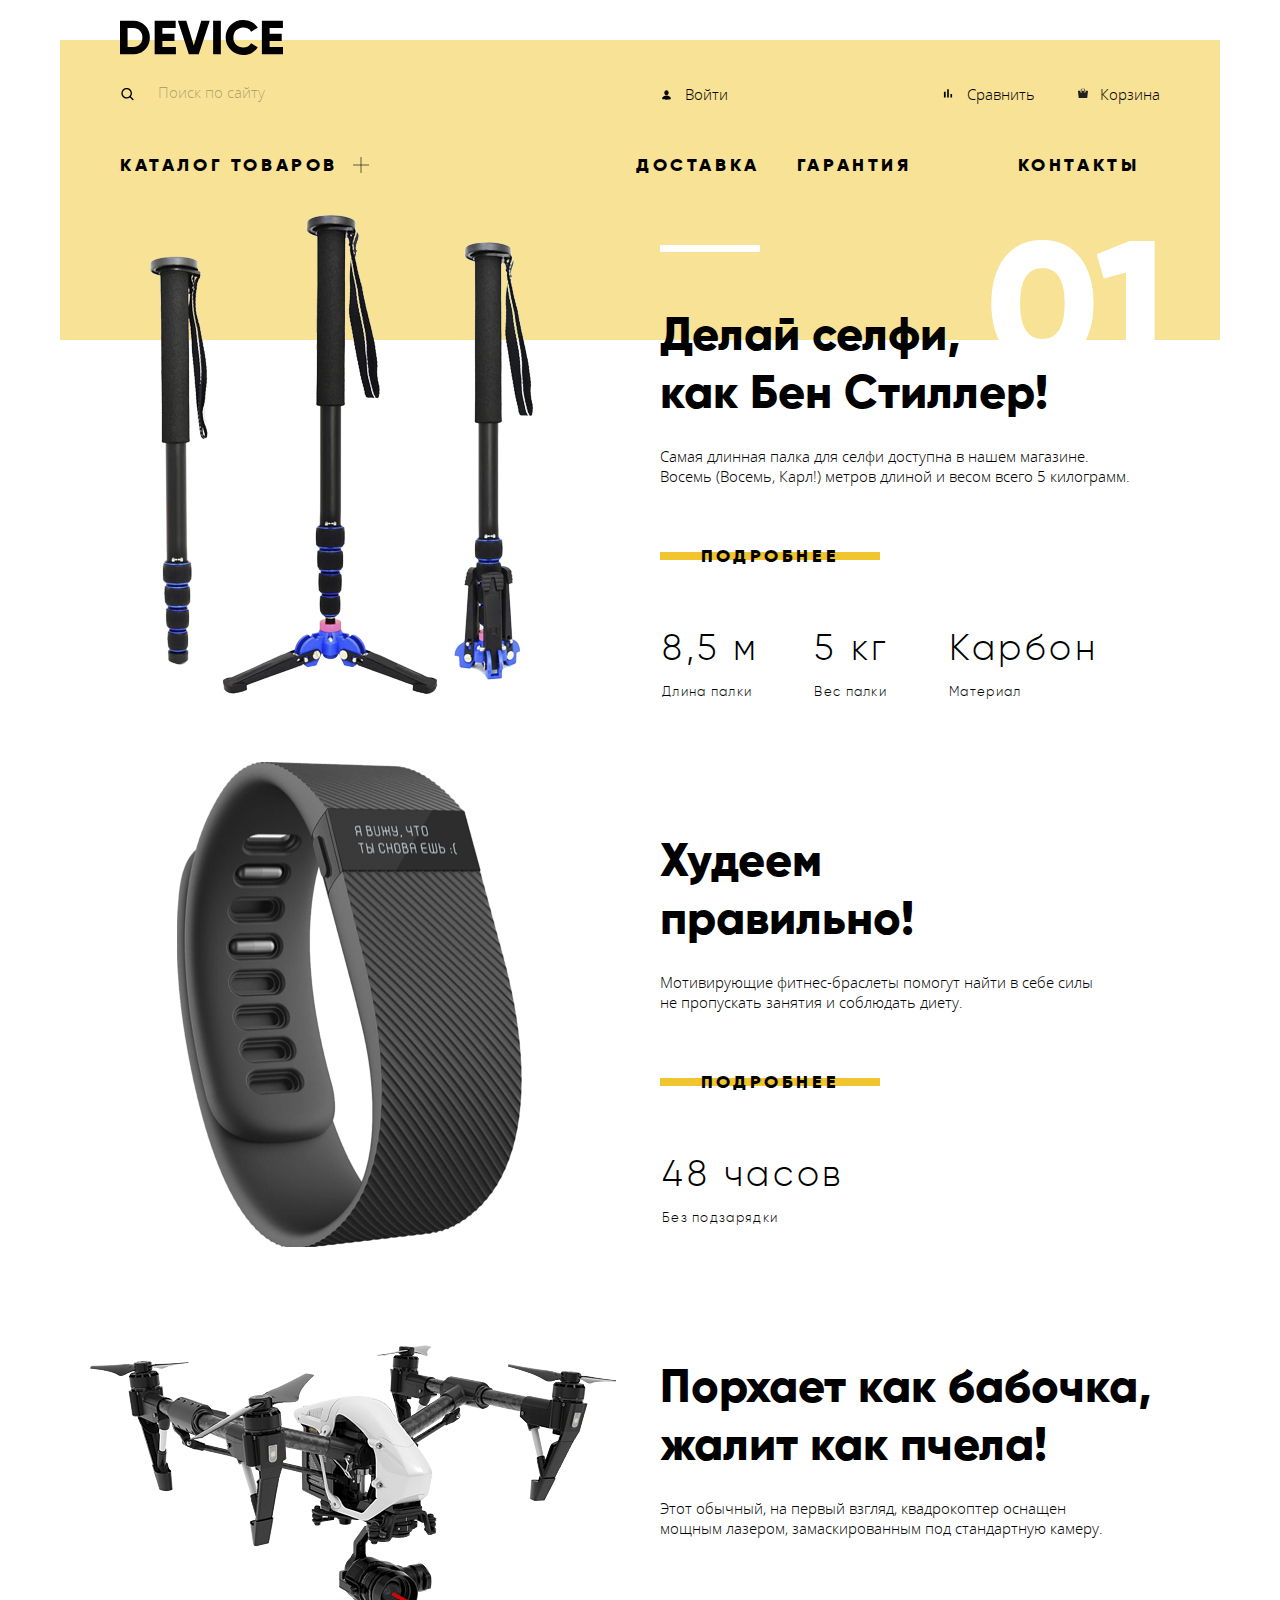
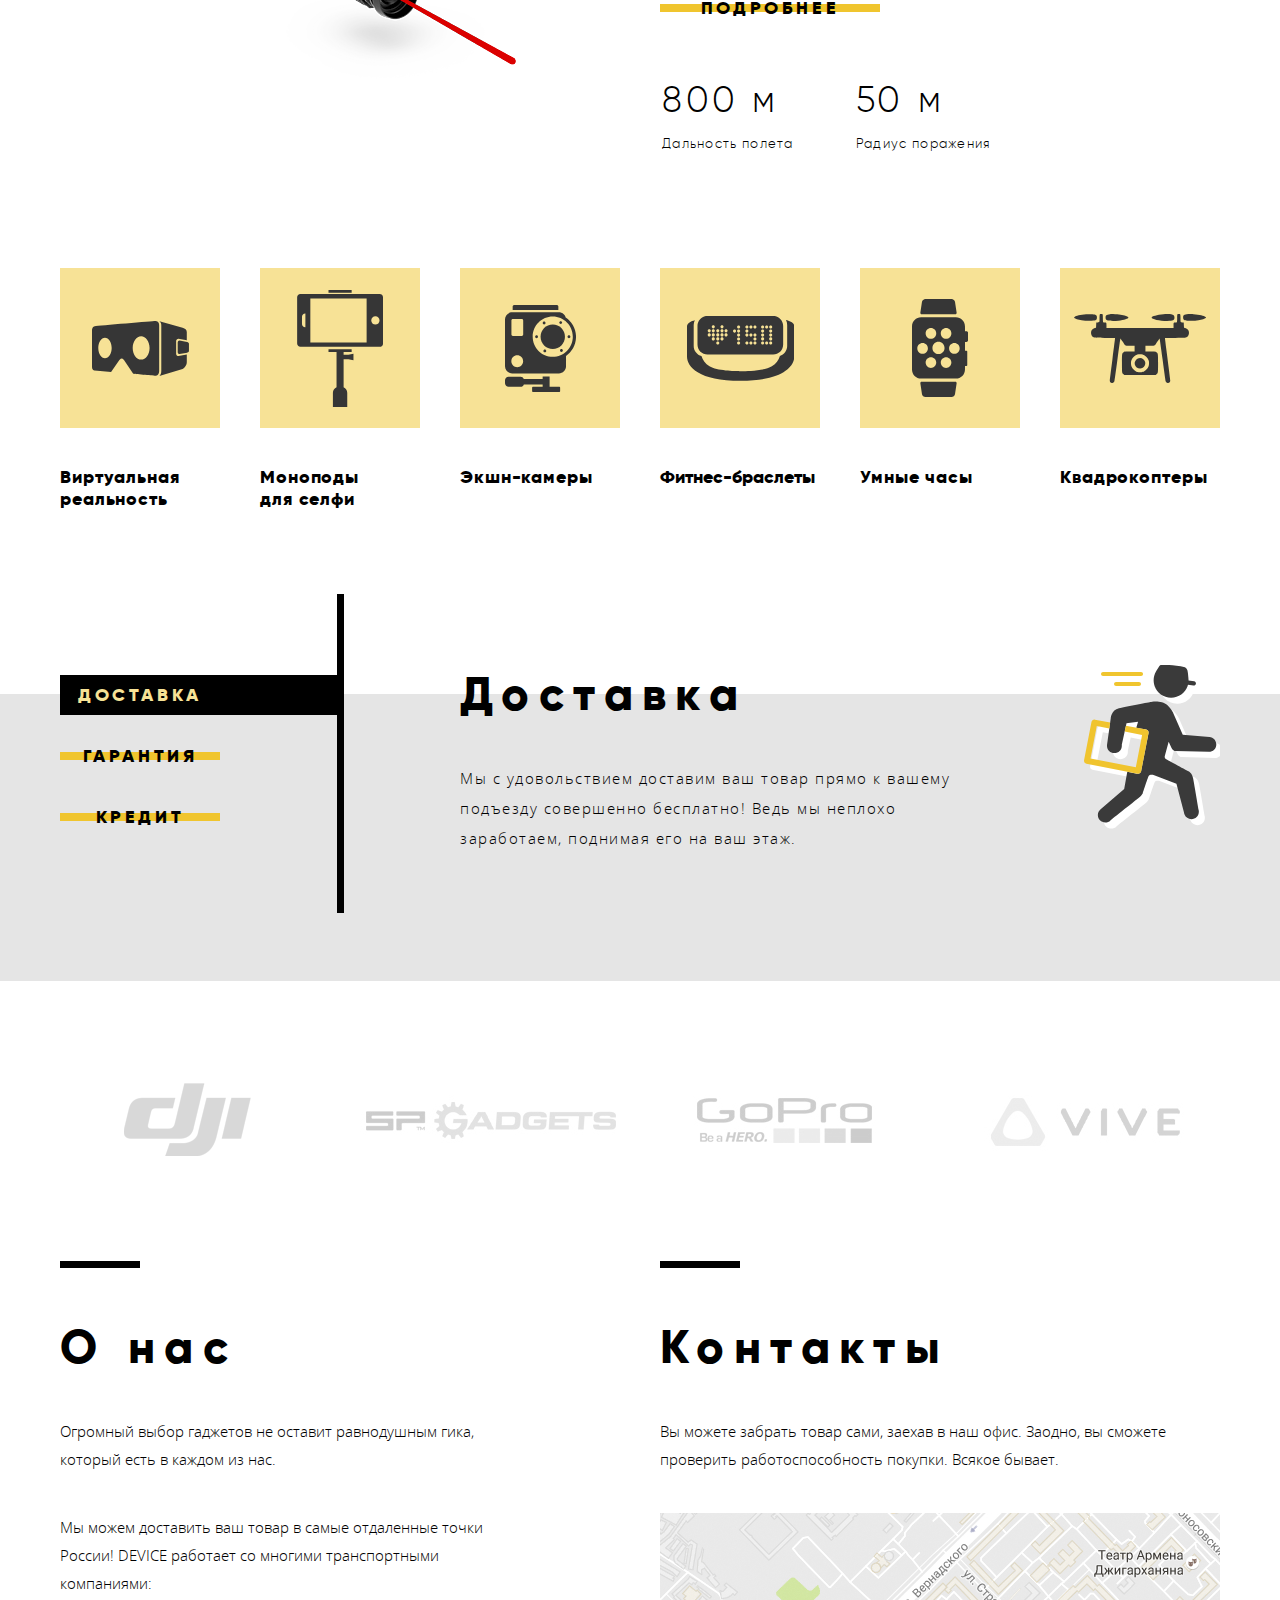
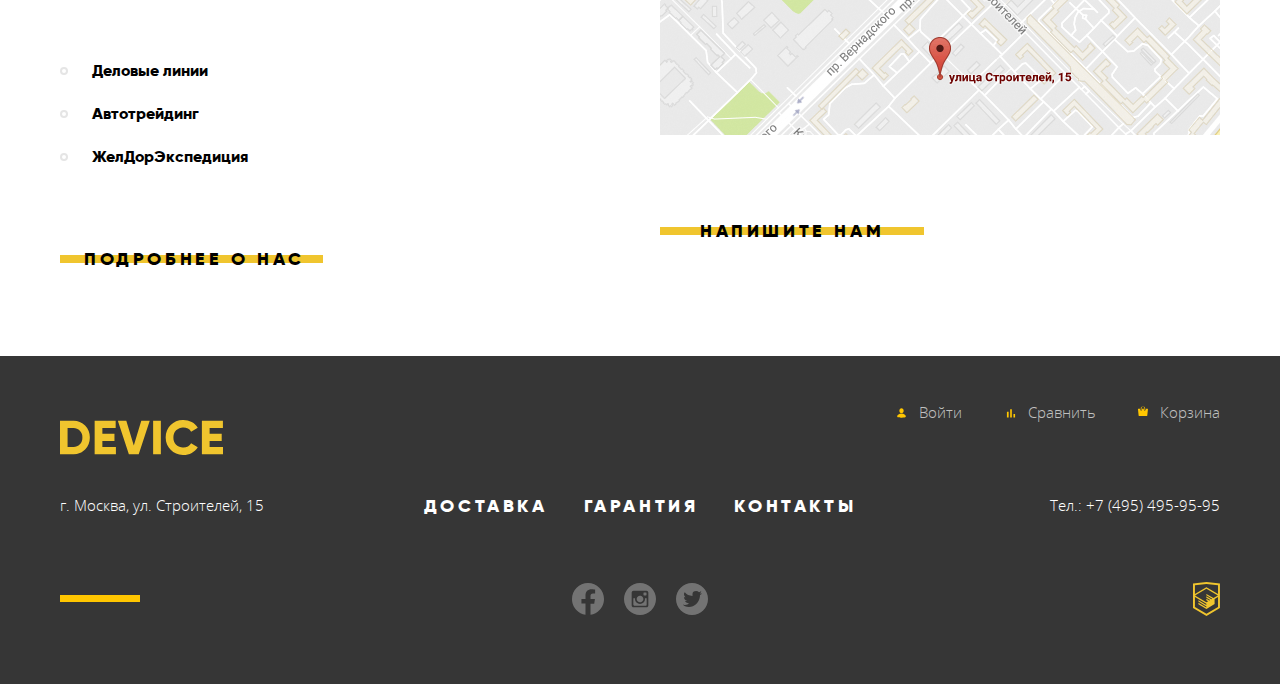
==== commit 1e9b1cca: "Добавил hover-эффекты" ====
--- a/index.html
+++ b/index.html
@@ -44,7 +44,7 @@
       <nav class="main-nav">
         <ul class="main-nav__list">
           <li class="main-nav__item">
-            <a class="main-nav__link submenu-interactive" href="catalog.html">
+            <a class="main-nav__link submenu-interactive" href="catalog.html" tabindex="0">
 							Каталог товаров
               <span class="submenu-btn"></span>
             </a>
@@ -444,7 +444,7 @@
 
   <script src="https://code.jquery.com/jquery-3.4.1.min.js"></script>
   <script src="js/slick.min.js"></script>
-  <script src="js/main.min.js"></script>
+  <script src="js/main..min.js"></script>
 </body>
 
 </html>
--- a/css/style.min.css
+++ b/css/style.min.css
@@ -1 +1 @@
-@-webkit-keyframes show-buttons{to{opacity:1}}@keyframes show-buttons{to{opacity:1}}@-webkit-keyframes bounce{0%{transform:translateY(1000px)}70%{transform:translateY(-50px)}90%{transform:translateY(20px)}to{transform:translateY(0)}}@keyframes bounce{0%{transform:translateY(1000px)}70%{transform:translateY(-50px)}90%{transform:translateY(20px)}to{transform:translateY(0)}}:root{--open-sans-light: "Open Sans Light", Arial, sans-serif;--open-sans: "Open Sans", Arial, sans-serif;--gilroy-light: "Gilroy Light", Arial, sans-serif;--gilroy-bold: "Gilroy Extra Bold", "Arial Black", sans-serif;--black: #000000;--dark: #363636;--grey: #464646;--grey-special: #C4C4C4;--grey-extra: #D9D9D9;--half-grey: #7E7E7E;--grey-light: #E5E5E5;--grey-extra-light: #EBEBEB;--grey-special-light: #DCDCDC;--grey-form: #F2F2F2;--grey-form-hover: #EAEAEA;--trans-black-01: rgba(0, 0, 0, 0.1);--trans-black-015: rgba(0, 0, 0, 0.15);--trans-black-02: rgba(0, 0, 0, 0.2);--trans-black-03: rgba(0, 0, 0, 0.3);--trans-black-04: rgba(0, 0, 0, 0.4);--trans-black-06: rgba(0, 0, 0, 0.6);--white: #ffffff;--trans-white-03: rgba(255, 255, 255, 0.3);--trans-white-06: rgba(255, 255, 255, 0.6);--trans-white-07: rgba(255, 255, 255, 0.7);--yellow: #F7E296;--yellow-dark: #F0C52E;--yellow-special: #FFC600;--green: #91C92F;--red-light: #F6DADA}@font-face{font-family:"Gilroy Light";font-style:normal;font-weight:300;src:local("Gilroy Light"),url(../fonts/gilroylight.woff2) format("woff2"),url(../fonts/gilroylight.woff) format("woff")}@font-face{font-family:"Gilroy Extra Bold";font-style:normal;font-weight:800;src:local("Gilroy Extra Bold"),url(../fonts/gilroyextrabold.woff2) format("woff2"),url(../fonts/gilroyextrabold.woff) format("woff")}@font-face{font-family:"Open Sans Light";font-style:normal;font-weight:300;src:local("Open Sans Light"),url(../fonts/opensanslight.woff2) format("woff2"),url(../fonts/opensanslight.woff) format("woff")}@font-face{font-family:"Open Sans";font-style:normal;font-weight:400;src:local("Open Sans"),url(../fonts/opensans.woff2) format("woff2"),url(../fonts/opensans.woff) format("woff")}*,::after,::before{box-sizing:border-box}a{text-decoration:none}img{max-width:100%;height:auto}.visually-hidden:not(:focus):not(:active),input[type=checkbox].visually-hidden,input[type=radio].visually-hidden{position:absolute;width:1px;height:1px;margin:-1px;padding:0;border:0;white-space:nowrap;-webkit-clip-path:inset(100%);clip-path:inset(100%);clip:rect(0 0 0 0);overflow:hidden}.page{min-height:100vh;font-family:var(--open-sans-light);font-style:normal;font-size:15px;line-height:20px}.container{width:1160px;margin-left:auto;margin-right:auto;padding:0}.container--padding{padding-left:60px;padding-right:60px}.btn,.title{font-family:var(--gilroy-bold);letter-spacing:.2em}.btn{position:relative;z-index:1;margin:0;padding:9px 25px;font-size:18px;line-height:22px;text-transform:uppercase;border:0;color:inherit;background-color:transparent;text-align:center;box-sizing:padding-box;cursor:pointer}.btn::before{content:"";position:absolute;z-index:-1;top:50%;left:0;transform:translateY(-50%);width:100%;height:8px;background-color:var(--yellow-dark);transition:height .3s,background-color .3s}.btn:hover::before{height:100%}.btn:active{color:rgba(0,0,0,.3)}.title{font-size:47px;line-height:58px}.title--compact{letter-spacing:0}.subtitle{margin:0;padding:0;font-family:var(--gilroy-bold);font-size:16px;line-height:20px;letter-spacing:.1em;text-transform:uppercase}.link:hover{opacity:.6}.link:active{opacity:.3}.main-header,.main-header__inner{position:relative;background-color:var(--yellow)}.main-header{margin-top:40px;padding-top:27px}.main-header__inner{z-index:2}.header-logo{position:absolute;top:-47px;width:163px;height:35px;margin-bottom:5px}.header-logo:hover{opacity:.6}.header-logo:active{opacity:.3}.top-links{min-height:54px;margin-bottom:33px;display:flex;justify-content:space-between;align-items:center;flex-wrap:wrap}.main-nav__list a,.submenu a,.top-links a{color:inherit}.search{position:relative;display:flex;justify-content:center}.search__icon{position:absolute;width:16px;height:16px;top:50%;left:1px;transform:translateY(-40%);background-image:url(../img/icons/icon-search.svg);background-repeat:no-repeat;background-position:0 0}.search__field{width:356px;padding-left:38px;margin-right:0;background-color:transparent;border:0;border-bottom:2px solid transparent;transition:border .3s}.search__field::-webkit-input-placeholder{color:var(--trans-black-03)}.search__field::-moz-placeholder{color:var(--trans-black-03)}.search__field::placeholder{color:var(--trans-black-03)}.search__field:hover::-webkit-input-placeholder{color:var(--trans-black-06)}.search__field:hover::-moz-placeholder{color:var(--trans-black-06)}.search__field:hover::placeholder{color:var(--trans-black-06)}.search__field:focus::-webkit-input-placeholder{color:var(--black)}.search__field:focus::-moz-placeholder{color:var(--black)}.search__field:focus::placeholder{color:var(--black)}.search__field:focus{outline:0;border-bottom:2px solid var(--black)}.search__btn:focus,.search__field:focus+.search__btn{visibility:visible;opacity:1}.search__btn{visibility:hidden;opacity:0;padding:15px 17px;text-transform:uppercase;border:2px solid var(--black);background-color:transparent;cursor:pointer;transition:opacity .3s,visibility .3s,color .3s,background-color .3s}.search__btn:hover{color:var(--white);background-color:var(--black)}button.search__btn:active{opacity:1;visibility:visible;color:var(--trans-white-03)}.links-wrapper{width:50%;padding-left:20px;display:flex;justify-content:space-between}.links,.login{list-style:none;margin:0;padding:0;display:flex;flex-wrap:wrap}.login{justify-content:start}.login__item+.login__item{margin-left:20px}.login__item--hide{display:none}.login-link{position:relative;padding-left:25px}.links__link::before,.login-link::before{position:absolute;content:"";background-position:0 0;background-repeat:no-repeat}.login-link::before{width:9px;height:10px;top:6px;left:2px;background-image:url(../img/icons/icon-login.svg)}.links{justify-content:flex-end}.links__item+.links__item{margin-left:41px}.links__link{position:relative;padding-left:24px}.links__link::before{top:50%;left:0;width:14px;height:14px;transform:translateY(-40%)}.links__compare::before{background-image:url(../img/icons/icon-compare.svg)}.links__cart::before{left:2px;background-image:url(../img/icons/icon-cart.svg)}.main-nav{margin-bottom:18px}.main-nav__list{list-style:none;margin:0 auto;padding:0;display:flex;flex-wrap:wrap;align-items:center;font-family:var(--gilroy-bold);font-size:18px;line-height:22px;letter-spacing:.2em;text-transform:uppercase}.main-nav__item{margin-right:37px}.main-nav__item:first-child{display:flex;align-items:center;margin-right:285px}.main-nav__item:nth-child(3){margin-right:106px}.main-nav__item:last-child{margin-right:0}.main-nav__item:last-child span{letter-spacing:0}.main-nav__link{transition:opacity .2s}.main-nav__link:hover{opacity:.6}.main-nav__link:active{opacity:.3}.submenu-btn{position:relative;width:22px;height:22px;padding:0;margin-left:13px;border:0;background-color:transparent;cursor:pointer}.submenu-btn:focus{outline-color:var(--special-yellow);outline-style:solid}.submenu-btn::after,.submenu-btn::before{position:absolute;content:"";width:16px;height:2px;background-color:var(--trans-black-03);transition:transform .5s}.submenu-btn::before{top:10px;left:2px}.submenu-btn::after{top:10px;left:2px;transform:rotate(90deg)}.btn-rotate.submenu-btn::before{transform:rotate(180deg)}.btn-rotate.submenu-btn::after{transform:rotate(270deg)}.submenu,.submenu__wrapper{background-color:var(--yellow)}.submenu__wrapper{position:relative;width:1160px;left:-60px;min-height:146px}.submenu{position:absolute;z-index:1;bottom:0;width:100%;height:146px;display:flex;flex-direction:column;align-items:start;align-content:start;flex-wrap:wrap;margin:0;padding:12px 60px 20px;list-style:none;transition:bottom .8s,transform .8s}.submenu--hide{bottom:146px;transform:scaleY(.5)}.submenu__item{margin-right:64px;margin-bottom:16px}.submenu__link--wrap{margin-bottom:30px}.main-content{position:relative}.main-content__slider{position:relative;top:-145px}.slider__list{padding:0;margin:0;list-style:none}.slider__item{position:relative;min-width:1160px;padding-right:60px;display:flex;justify-content:space-between;align-items:stretch}.slider__item--hide{display:none}.slider__img--1{position:relative;width:384px;height:486px;top:16px;right:-89px}.slider__img--2,.slider__img--3{position:relative;width:345px;height:485px;top:41px;right:-117px}.slider__img--3{width:526px;height:334px;top:98px;right:-30px}.slider__descr-wrapper{width:500px;display:grid;grid-template-rows:110px repeat(4,auto)}.slider__slide-number{grid-column:1/-1;grid-row:1/3;justify-self:end;padding:0;margin:0 -7px 0 0;font-family:var(--gilroy-bold);font-size:179px;line-height:219px;color:var(--white)}.slider__slide-number::before{position:absolute;top:50px;right:460px;content:"";width:100px;height:7px;background-color:var(--white)}.slider__slide-lead{grid-column:1/-1;grid-row:2/3;padding:0;margin:0 0 25px}.slider__slide-descr{padding:0;margin:0 0 50px}.slider__btn{width:220px;margin-bottom:49px}.slider__slide-specs{display:flex;margin-bottom:20px;border:0}.slider__slide-term{padding:0;border-right:60px solid transparent;font-family:var(--gilroy-light);font-size:13px;line-height:15px;letter-spacing:.1em}.slider__slide-term:last-child{border-right:0}.slider__slide-def{padding:0;border-bottom:13px solid transparent;font-family:var(--gilroy-light);font-size:36px;line-height:42px;letter-spacing:.1em}.slick-track{display:flex}.slick-list{overflow-x:hidden;width:1160px}.slick-dots{display:flex;position:absolute;top:356px;right:88px;padding:0;margin:0;list-style:none;cursor:pointer}.slick-dots li+li{margin-left:18px}.slick-active button::before,.slick-dots button{background-color:transparent;border:1px solid var(--black);border-radius:50%}.slick-dots button{display:flex;justify-content:center;align-items:center;position:relative;margin:0;padding:0;width:12px;height:12px;font-size:0}.slick-active button::before{content:"";width:6px;height:6px}.main-content__categories{margin-top:-50px;margin-bottom:69px}.categories__list{display:flex;flex-wrap:wrap;padding:0;margin:0;justify-content:space-between;list-style:none}.categories__item{width:160px}.categories__link,.footer a{color:inherit}.categories__link:hover .categories__img-wrap{background-color:var(--yellow-dark)}.categories__link:active .categories__img,.categories__link:active .categories__title{opacity:.3}.categories__img-wrap{display:flex;justify-content:center;align-items:center;width:160px;height:160px;margin-bottom:38px;background-color:var(--yellow);transition:background-color .3s}.categories__img,.categories__title{transition:opacity .3s}.categories__title{padding:0;margin:0;font-family:var(--gilroy-bold);font-size:18px;line-height:22px;letter-spacing:.05em}.categories__title--special{letter-spacing:0}.main-content__services{margin-bottom:90px}.services{background-image:linear-gradient(to bottom,var(--white) 115px,var(--grey-light) 115px)}.services__inner{display:flex}.services__nav{position:relative;z-index:2;min-width:284px;padding-bottom:68px}.services__nav::after{content:"";position:absolute;top:15px;right:0;bottom:68px;width:7px;background-color:var(--black)}.services__nav-list{margin:0;padding:96px 0 76px;list-style:none}.services__nav-item{transition:background-color .3s}.services__nav-item+.services__nav-item{margin-top:21px}.services__nav-link{display:block;width:160px;padding:9px 0;text-align:center;transition:background-color .3s,color .3s}.services__nav-item--active,.services__nav-item:active{background-color:var(--black)}.services__nav-item--active .services__nav-link,.services__nav-item:active .services__nav-link{color:var(--yellow);background-color:var(--black)}.services__nav-item--active .services__nav-link::before,.services__nav-item:active .services__nav-link::before{background-color:var(--black);border-color:var(--black)}.services__content{flex-grow:1}.services__content-list{display:grid;margin:0;padding-top:86px;padding-left:116px;list-style:none;overflow-x:hidden}.services__content-item{grid-column:1/2;grid-row:1/2;visibility:hidden;position:relative;transform:translateX(-900px);transition:transform 1s}.services__content-item--active{visibility:visible;transform:translateX(0)}.services__content-title{margin:0 0 40px;padding:0}.services__content-descr{width:495px;margin:0;padding:0;font-family:var(--open-sans-light);font-size:15px;line-height:30px;letter-spacing:.1em}.services__content-img{position:absolute;top:0;right:0}.main-content__logos{margin-bottom:90px}.logos__list{margin:0;padding:0;display:flex;justify-content:space-between;align-items:center;flex-wrap:wrap;list-style:none}.logos__item{width:260px;height:100px;background-position:center center;background-repeat:no-repeat;transition:background-image .3s}.logos__item.dji{background-image:url(../img/logo-dji--grey.png)}.logos__item.dji:hover{background-image:url(../img/logo-dji.jpg)}.logos__item.sp-gadgets{background-image:url(../img/logo-sp--grey.png)}.logos__item.sp-gadgets:hover{background-image:url(../img/logo-sp.jpg)}.logos__item.gopro{background-image:url(../img/logo-gopro--grey.png)}.logos__item.gopro:hover{background-image:url(../img/logo-gopro.jpg)}.logos__item.vive{background-image:url(../img/logo-vive--grey.png)}.logos__item.vive:hover{background-image:url(../img/logo-vive.jpg)}.main-content__two-columns{margin-bottom:86px;display:grid;grid-template-columns:473px 560px;justify-content:space-between}.about__title,.contacts__title{position:relative;margin:0 0 41px;padding-top:57px}.about__title::before,.contacts__title::before{content:"";position:absolute;top:0;left:0;width:80px;height:7px;background-color:var(--black)}.about__text,.contacts__text{margin-top:0;margin-bottom:40px;line-height:28px}.about__list{margin:60px 0 77px;padding:0;list-style:none}.about__item{position:relative;padding-left:32px;margin-bottom:15px;font-family:var(--gilroy-bold);font-size:16px;line-height:28px}.about__item::before{content:"";position:absolute;left:0;top:10px;width:8px;height:8px;background-color:transparent;border:2px solid var(--grey-light);border-radius:50%}.about__btn{padding-left:24px;padding-right:18px}.about__map-img{margin-bottom:81px}.contacts__btn{padding-left:40px;padding-right:40px}.footer{min-height:324px;padding-top:46px;padding-bottom:64px;color:var(--white);background-color:var(--dark)}.footer__inner{display:grid;grid-template-columns:repeat(12,60px);grid-template-rows:repeat(3,auto);grid-template-areas:"lg lg lg . . . ln ln ln ln ln ln" "ad ad ad mn mn mn mn mn mn tl tl tl" "dc dc . sc sc sc sc sc sc . cp cp";-moz-column-gap:40px;column-gap:40px;row-gap:36px}.footer__logo{-ms-grid-row:1;-ms-grid-column:1;-ms-grid-column-span:5;grid-area:lg;padding-top:18px;transition:opacity .3s;cursor:pointer}.footer__links-link:hover::before,.footer__login-link:hover::before,.footer__logo:hover,.footer__social-item:hover svg{opacity:.6}.footer__links-link:active::before,.footer__login-link:active::before,.footer__logo:active{opacity:.3}.logo--inactive,.logo--inactive:active,.logo--inactive:hover{opacity:1;cursor:default}.footer__links-wrapper{-ms-grid-row:1;-ms-grid-column:13;-ms-grid-column-span:11;grid-area:ln;justify-self:end;display:flex;flex-wrap:wrap}.footer__login{margin:0 42px 0 0;padding:0;display:flex;flex-wrap:wrap;list-style:none}.footer__links-item,.footer__login-item{color:var(--trans-white-07)}.footer__login-item+.footer__login-item{margin-left:24px}.footer__login-item--hide{display:none}.footer__login-link{position:relative;padding-left:24px;transition:color .3s}.footer__links-link::before,.footer__login-link::before{position:absolute;content:"";left:0;height:14px;background-position:0 0;background-repeat:no-repeat;transition:opacity .3s}.footer__login-link::before{width:13px;top:4px;background-image:url(../img/icons/icon-login--yellow.svg)}.footer__links-link:hover,.footer__login-link:hover,.footer__logout-link:hover{color:var(--white)}.footer__links-link:active,.footer__login-link:active,.footer__logout-link:active{color:var(--trans-white-03)}.footer__links{margin:0;padding:0;display:flex;flex-wrap:wrap;list-style:none}.footer__links-item+.footer__links-item{margin-left:40px}.footer__links-link{position:relative;padding-left:24px;transition:color .3s}.footer__links-link::before{top:50%;width:14px;transform:translateY(-40%)}.footer__links-compare::before{background-image:url(../img/icons/icon-compare--yellow.svg)}.footer__links-cart::before{left:2px;background-image:url(../img/icons/icon-cart--yellow.svg)}.footer__address{-ms-grid-row:3;-ms-grid-column:1;-ms-grid-column-span:5;grid-area:ad;font-style:normal}.footer__decor{-ms-grid-row:5;-ms-grid-column:1;-ms-grid-column-span:3;margin-top:42px;grid-area:dc;width:80px;height:7px;background-color:var(--yellow-special)}.footer__menu{-ms-grid-row:3;-ms-grid-column:7;-ms-grid-column-span:11;margin:0;padding:0;grid-area:mn;justify-self:center;display:flex;flex-wrap:wrap;justify-content:center;list-style:none}.footer__menu-item{font-family:var(--gilroy-bold);font-size:18px;line-height:22px;letter-spacing:.2em;text-transform:uppercase}.footer__menu-item+.footer__menu-item{margin-left:36px}.footer__menu-link,.footer__tel{transition:color .3s}.footer__menu-link:hover{color:var(--trans-white-06)}.footer__menu-link:active{color:var(--trans-white-03)}.footer__tel{-ms-grid-row:3;-ms-grid-column:19;-ms-grid-column-span:5;grid-area:tl;justify-self:end}.footer__tel:hover{color:var(--trans-white-06)}.footer__tel:active{color:var(--trans-white-03)}.footer__social{-ms-grid-row:5;-ms-grid-column:7;-ms-grid-column-span:11;margin:30px 0 0;padding:0;grid-area:sc;justify-self:center;display:flex;flex-wrap:wrap;justify-content:center;list-style:none}.footer__social-item svg{fill:var(--white);opacity:.3;transition:opacity .3s}.footer__social-item:active svg{opacity:.1}.footer__social-item+.footer__social-item{margin-left:20px}.footer__copyright{-ms-grid-row:5;-ms-grid-column:21;-ms-grid-column-span:3;margin-top:29px;grid-area:cp;justify-self:end}.footer__copyright svg{fill:var(--yellow-dark);transition:opacity .3s}.footer__copyright:hover svg{opacity:.6}.footer__copyright:active svg{opacity:.3}.main-nav--inner-page{margin-bottom:50px}.submenu__wrapper--inner-page{background-color:var(--white)}.submenu__wrapper--inner-page .submenu{bottom:32px}.submenu__wrapper--inner-page .submenu--hide{bottom:146px}.main-content__nav{position:relative;top:-133px}.main-content__title{margin:31px 0 30px}.breadcrumbs{display:flex;flex-wrap:wrap;align-items:center;margin:0;padding:0;list-style:none}.breadcrumbs__item+.breadcrumbs__item{margin-left:14px}.breadcrumbs__link{position:relative;padding-right:26px;font-size:14px;line-height:19px;color:var(--trans-black-03);transition:color .3s}.breadcrumbs__link::after{content:"";position:absolute;top:2px;right:-1px;width:12px;height:12px;background-image:url(../img/icons/icon-arrow.svg);background-repeat:no-repeat;background-position:0 0}.breadcrumbs__item:last-child .breadcrumbs__link::after{display:none}.breadcrumbs__link:hover{color:var(--trans-black-06)}.breadcrumbs__link:active{color:var(--trans-black-01)}.breadcrumbs__item:last-child .breadcrumbs__link:active,.breadcrumbs__item:last-child .breadcrumbs__link:hover{color:var(--trans-black-03)}.catalog{display:grid;grid-template-columns:auto auto;grid-template-rows:auto 1fr;grid-template-areas:"filter sorting" "form results"}.main-content__catalog{margin-top:-84px}.filter-title__wrapper{-ms-grid-row:1;-ms-grid-column:1;grid-area:filter;background-color:var(--grey-special-light)}.filter-title{width:327px;margin-left:auto;padding-top:25px;padding-bottom:25px;padding-left:60px}.sorting{-ms-grid-row:1;-ms-grid-column:2;grid-area:sorting;background-color:var(--grey-light)}.sorting__inner{width:833px;margin-right:auto;display:flex;flex-wrap:wrap;align-items:center}.sorting__title{margin-right:74px;margin-left:74px;padding-top:25px;padding-bottom:25px}.sorting__list{display:flex;flex-wrap:wrap;justify-content:flex-start;margin:0;padding:0;list-style:none}.sorting__item+.sorting__item{margin-left:30px}.sorting__link{color:var(--trans-black-03);font-size:14px;line-height:19px}.sorting__link:hover{color:var(--trans-black-06);transition:color .3s}.sorting__link--active,.sorting__link:active{color:var(--black)}.sorting__buttons-wrapper{position:relative;margin-left:auto}.sorting__btn{position:absolute;width:0;height:0;padding:0;border:5px solid transparent;cursor:pointer;background-color:transparent}.sorting__btn--up{top:-10px;left:-49px;border-bottom:10px solid var(--trans-black-03)}.sorting__btn--down{top:-5px;right:4px;border-top:10px solid var(--trans-black-03)}.sorting__btn--up.sorting__btn--active:hover,.sorting__btn--up:hover{border-bottom-color:var(--trans-black-06)}.sorting__btn--down.sorting__btn--active:hover,.sorting__btn--down:hover{border-top-color:var(--trans-black-06)}.sorting__btn:focus{outline:1px solid var(--trans-black-06)}.sorting__btn--up.sorting__btn--active,.sorting__btn--up.sorting__btn--active:active,.sorting__btn--up:active{border-bottom-color:var(--black)}.sorting__btn--down.sorting__btn--active,.sorting__btn--down.sorting__btn--active:active,.sorting__btn--down:active{border-top-color:var(--black)}.filter__wrapper{-ms-grid-row:2;-ms-grid-column:1;grid-area:form;background-color:var(--grey-light)}.filter{width:327px;margin-left:auto;padding:70px 67px 70px 60px}.filter__group{margin:0 0 22px;padding:0;border:0}.filter__group legend{position:relative;width:100%;padding-top:16px;padding-bottom:30px;font-family:var(--gilroy-bold);font-size:14px;line-height:17px;letter-spacing:.1em}.filter__group legend::before{content:"";position:absolute;top:0;left:0;right:0;width:100%;height:2px;background-color:var(--black)}.filter__price-wrapper{position:relative;left:0;right:0;margin-top:9px;padding-bottom:50px}.filter__price-range{position:relative}.filter__price-scale{width:100%;height:2px;background-color:var(--trans-black-02)}.filter__price-bar{width:60%;height:2px;background-color:var(--green)}.filter__toggle-wrapper{position:absolute;top:-9px}.filter__price-toggle{width:20px;height:20px;background-color:var(--grey-special);border:7px solid var(--white);border-radius:50%;box-shadow:0 2px 2px var(--trans-black-02);cursor:pointer}.toggle-min{left:0}.toggle-max{left:57%}.filter__price{margin-top:7px;min-width:28px;max-width:60px;font-size:14px;line-height:16px;background-color:transparent;border:0}.price-wrapper--max{margin-left:-21%}.filter__toggle-wrapper input::-webkit-inner-spin-button{-webkit-appearance:none;-moz-appearance:none;appearance:none}.filter__toggle-wrapper input[type=number]{-moz-appearance:textfield}.filter__label{display:block;position:relative;margin-bottom:20px;padding-left:42px;font-size:14px;line-height:19px;cursor:pointer}.filter__checkbox+.filter__label::before{content:"";position:absolute;top:0;left:0;width:24px;height:24px;border:2px solid var(--black)}.filter__checkbox+.filter__label::after{content:"";position:absolute;top:0;left:0;width:24px;height:24px;background-image:url(../img/icons/icon-check.svg);background-repeat:no-repeat;background-position:center;opacity:0;transition:opacity .3s}.filter__checkbox:checked+.filter__label::after,.filter__radio:checked+.filter__label::after{opacity:1}.filter__radio+.filter__label::before{content:"";position:absolute;top:0;left:0;width:24px;height:24px;border:2px solid var(--black);border-radius:50%}.filter__radio+.filter__label::after{content:"";position:absolute;top:8px;left:8px;width:8px;height:8px;background-color:var(--black);border-radius:50%;opacity:0;transition:opacity .3s}.filter__btn{width:200px;margin-top:4px}.results{-ms-grid-row:2;-ms-grid-column:2;grid-area:results}.main-cintent__results{padding:70px 0 78px 72px}.results__list{width:760px;margin:0 0 40px;padding:0;display:grid;grid-template-columns:1fr 1fr;-moz-column-gap:40px;column-gap:40px;row-gap:48px;list-style:none}.results__item{margin:0;padding:0}.product{position:relative;width:360px;display:grid;align-items:start;grid-template-columns:1fr 90px;grid-template-rows:380px auto;grid-template-areas:"img img" "title price";row-gap:30px}.product__img{-ms-grid-row:1;-ms-grid-column:1;-ms-grid-column-span:2;grid-area:img;width:360px;height:380px;transition:opacity .3s}.product__link{-ms-grid-row:3;-ms-grid-column:1;grid-area:title;color:inherit;transition:color .3s}.product__link:hover{color:var(--trans-black-06)}.product__link:active{color:var(--trans-black-03)}.product__title{margin:0;padding:0;font-family:var(--gilroy-bold);font-size:18px;line-height:22px;letter-spacing:.05em}.product__price{-ms-grid-row:3;-ms-grid-column:2;padding-top:2px;grid-area:price;justify-self:end;font-family:var(--gilroy-light);font-size:16px;line-height:18px;letter-spacing:.05em}.product__buttons{position:absolute;top:0;left:0;width:360px;height:380px;padding-top:30px;display:flex;flex-direction:column;flex-wrap:wrap;justify-content:center;align-items:center;transition:background-color .3s}.product__buttons:hover{background-color:var(--trans-white-03)}.product__buttons:hover .product__btn,.product__buttons:hover .product__favorite{display:block;-webkit-animation-name:show-buttons;animation-name:show-buttons;-webkit-animation-duration:.3s;animation-duration:.3s;-webkit-animation-fill-mode:forwards;animation-fill-mode:forwards;-webkit-animation-timing-function:linear;animation-timing-function:linear}.product__btn{display:none;width:200px;margin-bottom:13px;opacity:0}.product__favorite{display:none;padding:0;color:var(--trans-black-06);font-size:13px;line-height:18px;letter-spacing:.1em;border:0;background-color:transparent;cursor:pointer;transition:color .3s;opacity:0}.product__favorite:hover{color:var(--black)}.product__favorite:focus{outline:0;box-shadow:0 2px 2px var(--trans-black-02)}.product__favorite:active{color:var(--trans-black-02);outline:0}.product--new::after{content:"";position:absolute;top:29px;right:27px;width:62px;height:62px;background-image:url(../img/label-new.svg);background-repeat:no-repeat;background-position:0 0}.results__pagination{width:760px;min-height:70px;display:grid;grid-template-columns:120px 1fr 120px;font-family:var(--gilroy-bold);font-size:16px;line-height:20px;letter-spacing:.1em;text-transform:uppercase;background-color:var(--grey-extra-light)}.pagination__btn,.pagination__list{display:flex;justify-content:center;align-items:center}.pagination__btn{width:120px;color:inherit;background-color:var(--grey-light-extra);transition:background-color .3s,color .3s}.pagination__btn:active,.pagination__btn:hover{background-color:var(--grey-extra)}.pagination__btn:active{color:var(--trans-black-03)}.pagination__list{margin:0;padding:0;list-style:none}.pagination__link{color:var(--trans-black-03);transition:color .3s}.pagination__link--active,.pagination__link:hover{color:var(--black)}.pagination__item+.pagination__item{margin-left:30px}.modal-overlay{position:fixed;top:0;left:0;right:0;bottom:0;z-index:5;background-color:var(--trans-black-015)}.modal__close{position:absolute;top:20px;right:20px;display:flex;justify-content:center;align-items:center;padding:0;width:55px;height:55px;background-color:var(--yellow);border:0;border-radius:50%;cursor:pointer;transition:background-color .3s,opacity .3s}.modal__close:active,.modal__close:hover{background-color:var(--yellow-dark)}.modal__close:active{opacity:.3}.modal__close::after,.modal__close::before{content:"";width:25px;height:2px;background-color:var(--white)}.modal__close::before{transform:translateX(50%) rotate(45deg)}.modal__close::after{transform:translateX(-50%) rotate(-45deg)}.modal-form{display:none}.modal-form--show{display:block}.popup-form{position:fixed;top:calc(50% - 550px/2);left:calc(50% - 960px/2);width:960px;min-height:550px;padding:92px 100px 60px;display:grid;grid-template-columns:repeat(2,360px);-moz-column-gap:40px;column-gap:40px;row-gap:32px;grid-template-areas:"name email" "text text" "btn .";background-color:var(--white);box-shadow:0 10px 16px var(--trans-black-03)}.popup--show{display:block;-webkit-animation-name:bounce;animation-name:bounce;-webkit-animation-duration:.5s;animation-duration:.5s;-webkit-animation-fill-mode:forwards;animation-fill-mode:forwards}.popup-form__mail-label,.popup-form__name-label,.popup-form__text-label{display:flex;flex-direction:column}.popup-form__mail-label span,.popup-form__name-label span,.popup-form__text-label span{font-family:var(--gilroy-bold);font-size:18px;line-height:22px;margin-bottom:10px}.popup-form__mail-field,.popup-form__name-field,.popup-form__text-field{padding:17px 20px;font-size:14px;line-height:16px;color:var(--trans-black-04);border:0;background-color:var(--grey-form);transition:background-color .3s}.popup-form__mail-field::-webkit-input-placeholder,.popup-form__name-field::-webkit-input-placeholder,.popup-form__text-field::-webkit-input-placeholder{font-family:var(--open-sans-light);font-size:14px;line-height:19px;letter-spacing:.03em}.popup-form__mail-field::-moz-placeholder,.popup-form__name-field::-moz-placeholder,.popup-form__text-field::-moz-placeholder{font-family:var(--open-sans-light);font-size:14px;line-height:19px;letter-spacing:.03em}.popup-form__mail-field::placeholder,.popup-form__name-field::placeholder,.popup-form__text-field::placeholder{font-family:var(--open-sans-light);font-size:14px;line-height:19px;letter-spacing:.03em}.popup-form__mail-field:hover,.popup-form__name-field:hover,.popup-form__text-field:hover{background-color:var(--grey-form-hover)}.popup-form__mail-field:focus,.popup-form__name-field:focus,.popup-form__text-field:focus{background-color:var(--white);outline:2px solid var(--yellow)}.popup-form__mail-field:invalid,.popup-form__name-field:invalid,.popup-form__text-field:invalid{background-color:var(--red-light);outline:0}.popup-form__name-label{-ms-grid-row:1;-ms-grid-column:1;grid-area:name}.popup-form__mail-label{-ms-grid-row:1;-ms-grid-column:3;grid-area:email}.popup-form__text-label{-ms-grid-row:3;-ms-grid-column:1;-ms-grid-column-span:3;grid-area:text}.popup-form__btn{-ms-grid-row:5;-ms-grid-column:1;grid-area:btn;margin-top:13px;width:200px}.popup-form__text-field{min-height:167px;resize:none}.modal-map{display:none}.modal-map--show{display:block}.popup-map{position:fixed;top:calc(50% - 558px/2);left:calc(50% - 960px/2);width:960px;min-height:558px;box-shadow:0 10px 16px var(--trans-black-03);background-color:var(--half-grey)}.popup-map iframe{width:960px;height:558px;border:0}+@-webkit-keyframes show-buttons{to{opacity:1}}@keyframes show-buttons{to{opacity:1}}@-webkit-keyframes bounce{0%{transform:translateY(1000px)}70%{transform:translateY(-50px)}90%{transform:translateY(20px)}to{transform:translateY(0)}}@keyframes bounce{0%{transform:translateY(1000px)}70%{transform:translateY(-50px)}90%{transform:translateY(20px)}to{transform:translateY(0)}}:root{--open-sans-light: "Open Sans Light", Arial, sans-serif;--open-sans: "Open Sans", Arial, sans-serif;--gilroy-light: "Gilroy Light", Arial, sans-serif;--gilroy-bold: "Gilroy Extra Bold", "Arial Black", sans-serif;--black: #000000;--dark: #363636;--grey: #464646;--grey-special: #C4C4C4;--grey-extra: #D9D9D9;--half-grey: #7E7E7E;--grey-light: #E5E5E5;--grey-extra-light: #EBEBEB;--grey-special-light: #DCDCDC;--grey-form: #F2F2F2;--grey-form-hover: #EAEAEA;--trans-black-01: rgba(0, 0, 0, 0.1);--trans-black-015: rgba(0, 0, 0, 0.15);--trans-black-02: rgba(0, 0, 0, 0.2);--trans-black-03: rgba(0, 0, 0, 0.3);--trans-black-04: rgba(0, 0, 0, 0.4);--trans-black-06: rgba(0, 0, 0, 0.6);--white: #ffffff;--trans-white-03: rgba(255, 255, 255, 0.3);--trans-white-06: rgba(255, 255, 255, 0.6);--trans-white-07: rgba(255, 255, 255, 0.7);--yellow: #F7E296;--yellow-dark: #F0C52E;--yellow-special: #FFC600;--green: #91C92F;--red-light: #F6DADA}@font-face{font-family:"Gilroy Light";font-style:normal;font-weight:300;src:local("Gilroy Light"),url(../fonts/gilroylight.woff2) format("woff2"),url(../fonts/gilroylight.woff) format("woff")}@font-face{font-family:"Gilroy Extra Bold";font-style:normal;font-weight:800;src:local("Gilroy Extra Bold"),url(../fonts/gilroyextrabold.woff2) format("woff2"),url(../fonts/gilroyextrabold.woff) format("woff")}@font-face{font-family:"Open Sans Light";font-style:normal;font-weight:300;src:local("Open Sans Light"),url(../fonts/opensanslight.woff2) format("woff2"),url(../fonts/opensanslight.woff) format("woff")}@font-face{font-family:"Open Sans";font-style:normal;font-weight:400;src:local("Open Sans"),url(../fonts/opensans.woff2) format("woff2"),url(../fonts/opensans.woff) format("woff")}*,::after,::before{box-sizing:border-box}a{text-decoration:none}img{max-width:100%;height:auto}.visually-hidden:not(:focus):not(:active),input[type=checkbox].visually-hidden,input[type=radio].visually-hidden{position:absolute;width:1px;height:1px;margin:-1px;padding:0;border:0;white-space:nowrap;-webkit-clip-path:inset(100%);clip-path:inset(100%);clip:rect(0 0 0 0);overflow:hidden}.page{min-height:100vh;font-family:var(--open-sans-light);font-style:normal;font-size:15px;line-height:20px}.container{width:1160px;margin-left:auto;margin-right:auto;padding:0}.container--padding{padding-left:60px;padding-right:60px}.btn,.title{font-family:var(--gilroy-bold);letter-spacing:.2em}.btn{position:relative;z-index:1;margin:0;padding:9px 25px;font-size:18px;line-height:22px;text-transform:uppercase;border:0;color:inherit;background-color:transparent;text-align:center;box-sizing:padding-box;cursor:pointer}.btn::before{content:"";position:absolute;z-index:-1;top:50%;left:0;transform:translateY(-50%);width:100%;height:8px;background-color:var(--yellow-dark);transition:height .3s,background-color .3s}.btn:hover::before{height:100%}.btn:active{color:rgba(0,0,0,.3)}.title{font-size:47px;line-height:58px}.title--compact{letter-spacing:0}.subtitle{margin:0;padding:0;font-family:var(--gilroy-bold);font-size:16px;line-height:20px;letter-spacing:.1em;text-transform:uppercase}.link:hover{opacity:.6}.link:active{opacity:.3}.main-header,.main-header__inner{position:relative;background-color:var(--yellow)}.main-header{margin-top:40px;padding-top:27px}.main-header__inner{z-index:2}.header-logo{position:absolute;top:-47px;width:163px;height:35px;margin-bottom:5px}.header-logo:hover{opacity:.6}.header-logo:active{opacity:.3}.top-links{min-height:54px;margin-bottom:33px;display:flex;justify-content:space-between;align-items:center;flex-wrap:wrap}.main-nav__list a,.submenu a,.top-links a{color:inherit}.search{position:relative;display:flex;justify-content:center}.search__icon{position:absolute;width:16px;height:16px;top:50%;left:1px;transform:translateY(-40%);background-image:url(../img/icons/icon-search.svg);background-repeat:no-repeat;background-position:0 0}.search__field{width:356px;padding-left:38px;margin-right:0;background-color:transparent;border:0;border-bottom:2px solid transparent;transition:border .3s}.search__field::-webkit-input-placeholder{color:var(--trans-black-03)}.search__field::-moz-placeholder{color:var(--trans-black-03)}.search__field::placeholder{color:var(--trans-black-03)}.search__field:hover::-webkit-input-placeholder{color:var(--trans-black-06)}.search__field:hover::-moz-placeholder{color:var(--trans-black-06)}.search__field:hover::placeholder{color:var(--trans-black-06)}.search__field:focus::-webkit-input-placeholder{color:var(--black)}.search__field:focus::-moz-placeholder{color:var(--black)}.search__field:focus::placeholder{color:var(--black)}.search__field:focus{outline:0;border-bottom:2px solid var(--black)}.search__btn:focus,.search__field:focus+.search__btn{visibility:visible;opacity:1}.search__btn{visibility:hidden;opacity:0;padding:15px 17px;text-transform:uppercase;border:2px solid var(--black);background-color:transparent;cursor:pointer;transition:opacity .3s,visibility .3s,color .3s,background-color .3s}.search__btn:hover{color:var(--white);background-color:var(--black)}button.search__btn:active{opacity:1;visibility:visible;color:var(--trans-white-03)}.links-wrapper{width:50%;padding-left:20px;display:flex;justify-content:space-between}.links,.login{list-style:none;margin:0;padding:0;display:flex;flex-wrap:wrap}.login{justify-content:start}.login__item+.login__item{margin-left:20px}.login__item--hide{display:none}.login-link{position:relative;padding-left:25px}.links__link::before,.login-link::before{position:absolute;content:"";background-position:0 0;background-repeat:no-repeat}.login-link::before{width:9px;height:10px;top:6px;left:2px;background-image:url(../img/icons/icon-login.svg)}.links{justify-content:flex-end}.links__item+.links__item{margin-left:41px}.links__link{position:relative;padding-left:24px}.links__link::before{top:50%;left:0;width:14px;height:14px;transform:translateY(-40%)}.links__compare::before{background-image:url(../img/icons/icon-compare.svg)}.links__cart::before{left:2px;background-image:url(../img/icons/icon-cart.svg)}.main-nav{margin-bottom:18px}.main-nav__list{list-style:none;margin:0 auto;padding:0;display:flex;flex-wrap:wrap;align-items:center;font-family:var(--gilroy-bold);font-size:18px;line-height:22px;letter-spacing:.2em;text-transform:uppercase}.main-nav__item{margin-right:37px}.main-nav__item:first-child{display:flex;align-items:center;margin-right:285px}.main-nav__item:nth-child(3){margin-right:106px}.main-nav__item:last-child{margin-right:0}.main-nav__item:last-child span{letter-spacing:0}.main-nav__link{transition:opacity .2s}.main-nav__link:hover{opacity:.6}.main-nav__link:active{opacity:.3}.submenu-btn{position:relative;width:22px;height:22px;padding:0;margin-left:13px;border:0;background-color:transparent;cursor:pointer}.submenu-btn:focus{outline-color:var(--special-yellow);outline-style:solid}.submenu-btn::after,.submenu-btn::before{position:absolute;content:"";width:16px;height:2px;background-color:var(--trans-black-03);transition:transform .5s}.submenu-btn::before{top:10px;left:2px}.submenu-btn::after{top:10px;left:2px;transform:rotate(90deg)}.btn-rotate.submenu-btn::before{transform:rotate(180deg)}.btn-rotate.submenu-btn::after{transform:rotate(270deg)}.submenu,.submenu__wrapper{background-color:var(--yellow)}.submenu__wrapper{position:relative;width:1160px;left:-60px;min-height:146px}.submenu{position:absolute;z-index:1;bottom:0;width:100%;height:146px;display:flex;flex-direction:column;align-items:start;align-content:start;flex-wrap:wrap;margin:0;padding:12px 60px 20px;list-style:none;transition:bottom .8s,transform .8s}.submenu--hide{bottom:146px;transform:scaleY(.5)}.submenu__item{margin-right:64px;margin-bottom:16px}.submenu__link--wrap{margin-bottom:30px}.main-content{position:relative}.main-content__slider{position:relative;top:-145px}.slider__list{padding:0;margin:0;list-style:none}.slider__item{position:relative;min-width:1160px;padding-right:60px;display:flex;justify-content:space-between;align-items:stretch}.slider__item--hide{display:none}.slider__img--1{position:relative;width:384px;height:486px;top:16px;right:-89px}.slider__img--2,.slider__img--3{position:relative;width:345px;height:485px;top:41px;right:-117px}.slider__img--3{width:526px;height:334px;top:98px;right:-30px}.slider__descr-wrapper{width:500px;display:grid;grid-template-rows:110px repeat(4,auto)}.slider__slide-number{grid-column:1/-1;grid-row:1/3;justify-self:end;padding:0;margin:0 -7px 0 0;font-family:var(--gilroy-bold);font-size:179px;line-height:219px;color:var(--white)}.slider__slide-number::before{position:absolute;top:50px;right:460px;content:"";width:100px;height:7px;background-color:var(--white)}.slider__slide-lead{grid-column:1/-1;grid-row:2/3;padding:0;margin:0 0 25px}.slider__slide-descr{padding:0;margin:0 0 50px}.slider__btn{width:220px;margin-bottom:49px}.slider__slide-specs{display:flex;margin-bottom:20px;border:0}.slider__slide-term{padding:0;border-right:60px solid transparent;font-family:var(--gilroy-light);font-size:13px;line-height:15px;letter-spacing:.1em}.slider__slide-term:last-child{border-right:0}.slider__slide-def{padding:0;border-bottom:13px solid transparent;font-family:var(--gilroy-light);font-size:36px;line-height:42px;letter-spacing:.1em}.slick-track{display:flex}.slick-list{overflow-x:hidden;width:1160px}.slick-dots{display:flex;position:absolute;top:356px;right:88px;padding:0;margin:0;list-style:none;cursor:pointer}.slick-dots li+li{margin-left:18px}.slick-active button::before,.slick-dots button{background-color:transparent;border:1px solid var(--black);border-radius:50%}.slick-dots button{display:flex;justify-content:center;align-items:center;position:relative;margin:0;padding:0;width:12px;height:12px;font-size:0}.slick-active button::before{content:"";width:6px;height:6px}.main-content__categories{margin-top:-50px;margin-bottom:69px}.categories__list{display:flex;flex-wrap:wrap;padding:0;margin:0;justify-content:space-between;list-style:none}.categories__item{width:160px}.categories__link,.footer a{color:inherit}.categories__link:hover .categories__img-wrap{background-color:var(--yellow-dark)}.categories__link:active .categories__img,.categories__link:active .categories__title{opacity:.3}.categories__img-wrap{display:flex;justify-content:center;align-items:center;width:160px;height:160px;margin-bottom:38px;background-color:var(--yellow);transition:background-color .3s}.categories__img,.categories__title{transition:opacity .3s}.categories__title{padding:0;margin:0;font-family:var(--gilroy-bold);font-size:18px;line-height:22px;letter-spacing:.05em}.categories__title--special{letter-spacing:0}.main-content__services{margin-bottom:90px}.services{background-image:linear-gradient(to bottom,var(--white) 115px,var(--grey-light) 115px)}.services__inner{display:flex}.services__nav{position:relative;z-index:2;min-width:284px;padding-bottom:68px}.services__nav::after{content:"";position:absolute;top:15px;right:0;bottom:68px;width:7px;background-color:var(--black)}.services__nav-list{margin:0;padding:96px 0 76px;list-style:none}.services__nav-item{transition:background-color .3s}.services__nav-item+.services__nav-item{margin-top:21px}.services__nav-link{display:block;width:160px;padding:9px 0;text-align:center;transition:background-color .3s,color .3s}.services__nav-item--active,.services__nav-item:active{background-color:var(--black)}.services__nav-item--active .services__nav-link,.services__nav-item:active .services__nav-link{color:var(--yellow);background-color:var(--black)}.services__nav-item--active .services__nav-link::before,.services__nav-item:active .services__nav-link::before{background-color:var(--black);border-color:var(--black)}.services__content{flex-grow:1}.services__content-list{display:grid;margin:0;padding-top:86px;padding-left:116px;list-style:none;overflow-x:hidden}.services__content-item{grid-column:1/2;grid-row:1/2;visibility:hidden;position:relative;transform:translateX(-900px);transition:transform 1s}.services__content-item--active{visibility:visible;transform:translateX(0)}.services__content-title{margin:0 0 40px;padding:0}.services__content-descr{width:495px;margin:0;padding:0;font-family:var(--open-sans-light);font-size:15px;line-height:30px;letter-spacing:.1em}.services__content-img{position:absolute;top:0;right:0}.main-content__logos{margin-bottom:90px}.logos__list{margin:0;padding:0;display:flex;justify-content:space-between;align-items:center;flex-wrap:wrap;list-style:none}.logos__item{width:260px;height:100px;background-position:center center;background-repeat:no-repeat;transition:background-image .3s}.logos__item.dji{background-image:url(../img/logo-dji--grey.png)}.logos__item.dji:hover{background-image:url(../img/logo-dji.jpg)}.logos__item.sp-gadgets{background-image:url(../img/logo-sp--grey.png)}.logos__item.sp-gadgets:hover{background-image:url(../img/logo-sp.jpg)}.logos__item.gopro{background-image:url(../img/logo-gopro--grey.png)}.logos__item.gopro:hover{background-image:url(../img/logo-gopro.jpg)}.logos__item.vive{background-image:url(../img/logo-vive--grey.png)}.logos__item.vive:hover{background-image:url(../img/logo-vive.jpg)}.main-content__two-columns{margin-bottom:86px;display:grid;grid-template-columns:473px 560px;justify-content:space-between}.about__title,.contacts__title{position:relative;margin:0 0 41px;padding-top:57px}.about__title::before,.contacts__title::before{content:"";position:absolute;top:0;left:0;width:80px;height:7px;background-color:var(--black)}.about__text,.contacts__text{margin-top:0;margin-bottom:40px;line-height:28px}.about__list{margin:60px 0 77px;padding:0;list-style:none}.about__item{position:relative;padding-left:32px;margin-bottom:15px;font-family:var(--gilroy-bold);font-size:16px;line-height:28px}.about__item::before{content:"";position:absolute;left:0;top:10px;width:8px;height:8px;background-color:transparent;border:2px solid var(--grey-light);border-radius:50%}.about__btn{padding-left:24px;padding-right:18px}.about__map-img{margin-bottom:81px}.contacts__btn{padding-left:40px;padding-right:40px}.footer{min-height:324px;padding-top:46px;padding-bottom:64px;color:var(--white);background-color:var(--dark)}.footer__inner{display:grid;grid-template-columns:repeat(12,60px);grid-template-rows:repeat(3,auto);grid-template-areas:"lg lg lg . . . ln ln ln ln ln ln" "ad ad ad mn mn mn mn mn mn tl tl tl" "dc dc . sc sc sc sc sc sc . cp cp";-moz-column-gap:40px;column-gap:40px;row-gap:36px}.footer__logo{-ms-grid-row:1;-ms-grid-column:1;-ms-grid-column-span:5;grid-area:lg;padding-top:18px;transition:opacity .3s;cursor:pointer}.footer__links-link:hover::before,.footer__login-link:hover::before,.footer__logo:hover,.footer__social-item:hover svg{opacity:.6}.footer__links-link:active::before,.footer__login-link:active::before,.footer__logo:active{opacity:.3}.logo--inactive,.logo--inactive:active,.logo--inactive:hover{opacity:1;cursor:default}.footer__links-wrapper{-ms-grid-row:1;-ms-grid-column:13;-ms-grid-column-span:11;grid-area:ln;justify-self:end;display:flex;flex-wrap:wrap}.footer__login{margin:0 42px 0 0;padding:0;display:flex;flex-wrap:wrap;list-style:none}.footer__links-item,.footer__login-item{color:var(--trans-white-07)}.footer__login-item+.footer__login-item{margin-left:24px}.footer__login-item--hide{display:none}.footer__login-link{position:relative;padding-left:24px;transition:color .3s}.footer__links-link::before,.footer__login-link::before{position:absolute;content:"";left:0;height:14px;background-position:0 0;background-repeat:no-repeat;transition:opacity .3s}.footer__login-link::before{width:13px;top:4px;background-image:url(../img/icons/icon-login--yellow.svg)}.footer__links-link:hover,.footer__login-link:hover,.footer__logout-link:hover{color:var(--white)}.footer__links-link:active,.footer__login-link:active,.footer__logout-link:active{color:var(--trans-white-03)}.footer__links{margin:0;padding:0;display:flex;flex-wrap:wrap;list-style:none}.footer__links-item+.footer__links-item{margin-left:40px}.footer__links-link{position:relative;padding-left:24px;transition:color .3s}.footer__links-link::before{top:50%;width:14px;transform:translateY(-40%)}.footer__links-compare::before{background-image:url(../img/icons/icon-compare--yellow.svg)}.footer__links-cart::before{left:2px;background-image:url(../img/icons/icon-cart--yellow.svg)}.footer__address{-ms-grid-row:3;-ms-grid-column:1;-ms-grid-column-span:5;grid-area:ad;font-style:normal}.footer__decor{-ms-grid-row:5;-ms-grid-column:1;-ms-grid-column-span:3;margin-top:42px;grid-area:dc;width:80px;height:7px;background-color:var(--yellow-special)}.footer__menu{-ms-grid-row:3;-ms-grid-column:7;-ms-grid-column-span:11;margin:0;padding:0;grid-area:mn;justify-self:center;display:flex;flex-wrap:wrap;justify-content:center;list-style:none}.footer__menu-item{font-family:var(--gilroy-bold);font-size:18px;line-height:22px;letter-spacing:.2em;text-transform:uppercase}.footer__menu-item+.footer__menu-item{margin-left:36px}.footer__menu-link,.footer__tel{transition:color .3s}.footer__menu-link:hover{color:var(--trans-white-06)}.footer__menu-link:active{color:var(--trans-white-03)}.footer__tel{-ms-grid-row:3;-ms-grid-column:19;-ms-grid-column-span:5;grid-area:tl;justify-self:end}.footer__tel:hover{color:var(--trans-white-06)}.footer__tel:active{color:var(--trans-white-03)}.footer__social{-ms-grid-row:5;-ms-grid-column:7;-ms-grid-column-span:11;margin:30px 0 0;padding:0;grid-area:sc;justify-self:center;display:flex;flex-wrap:wrap;justify-content:center;list-style:none}.footer__social-item svg{fill:var(--white);opacity:.3;transition:opacity .3s}.footer__social-item:active svg{opacity:.1}.footer__social-item+.footer__social-item{margin-left:20px}.footer__copyright{-ms-grid-row:5;-ms-grid-column:21;-ms-grid-column-span:3;margin-top:29px;grid-area:cp;justify-self:end}.footer__copyright svg{fill:var(--yellow-dark);transition:opacity .3s}.footer__copyright:hover svg{opacity:.6}.footer__copyright:active svg{opacity:.3}.main-nav--inner-page{margin-bottom:50px}.submenu__wrapper--inner-page{background-color:var(--white)}.submenu__wrapper--inner-page .submenu{bottom:32px}.submenu__wrapper--inner-page .submenu--hide{bottom:146px}.main-content__nav{position:relative;top:-133px}.main-content__title{margin:31px 0 30px}.breadcrumbs{display:flex;flex-wrap:wrap;align-items:center;margin:0;padding:0;list-style:none}.breadcrumbs__item+.breadcrumbs__item{margin-left:14px}.breadcrumbs__link{position:relative;padding-right:26px;font-size:14px;line-height:19px;color:var(--trans-black-03);transition:color .3s}.breadcrumbs__link::after{content:"";position:absolute;top:2px;right:-1px;width:12px;height:12px;background-image:url(../img/icons/icon-arrow.svg);background-repeat:no-repeat;background-position:0 0}.breadcrumbs__item:last-child .breadcrumbs__link::after{display:none}.breadcrumbs__link:hover{color:var(--trans-black-06)}.breadcrumbs__link:active{color:var(--trans-black-01)}.breadcrumbs__item:last-child .breadcrumbs__link:active,.breadcrumbs__item:last-child .breadcrumbs__link:hover{color:var(--trans-black-03)}.catalog{display:grid;grid-template-columns:auto auto;grid-template-rows:auto 1fr;grid-template-areas:"filter sorting" "form results"}.main-content__catalog{margin-top:-84px}.filter-title__wrapper{-ms-grid-row:1;-ms-grid-column:1;grid-area:filter;background-color:var(--grey-special-light)}.filter-title{width:327px;margin-left:auto;padding-top:25px;padding-bottom:25px;padding-left:60px}.sorting{-ms-grid-row:1;-ms-grid-column:2;grid-area:sorting;background-color:var(--grey-light)}.sorting__inner{width:833px;margin-right:auto;display:flex;flex-wrap:wrap;align-items:center}.sorting__title{margin-right:74px;margin-left:74px;padding-top:25px;padding-bottom:25px}.sorting__list{display:flex;flex-wrap:wrap;justify-content:flex-start;margin:0;padding:0;list-style:none}.sorting__item+.sorting__item{margin-left:30px}.sorting__link{color:var(--trans-black-03);font-size:14px;line-height:19px}.sorting__link:hover{color:var(--trans-black-06);transition:color .3s}.sorting__link--active,.sorting__link:active{color:var(--black)}.sorting__buttons-wrapper{position:relative;margin-left:auto}.sorting__btn{position:absolute;width:0;height:0;padding:0;border:5px solid transparent;cursor:pointer;background-color:transparent}.sorting__btn--up{top:-10px;left:-49px;border-bottom:10px solid var(--trans-black-03)}.sorting__btn--down{top:-5px;right:4px;border-top:10px solid var(--trans-black-03)}.sorting__btn--up.sorting__btn--active:hover,.sorting__btn--up:hover{border-bottom-color:var(--trans-black-06)}.sorting__btn--down.sorting__btn--active:hover,.sorting__btn--down:hover{border-top-color:var(--trans-black-06)}.sorting__btn:focus{outline:1px solid var(--trans-black-06)}.sorting__btn--up.sorting__btn--active,.sorting__btn--up.sorting__btn--active:active,.sorting__btn--up:active{border-bottom-color:var(--black)}.sorting__btn--down.sorting__btn--active,.sorting__btn--down.sorting__btn--active:active,.sorting__btn--down:active{border-top-color:var(--black)}.filter__wrapper{-ms-grid-row:2;-ms-grid-column:1;grid-area:form;background-color:var(--grey-light)}.filter{width:327px;margin-left:auto;padding:70px 67px 70px 60px}.filter__group{margin:0 0 22px;padding:0;border:0}.filter__group legend{position:relative;width:100%;padding-top:16px;padding-bottom:30px;font-family:var(--gilroy-bold);font-size:14px;line-height:17px;letter-spacing:.1em}.filter__group legend::before{content:"";position:absolute;top:0;left:0;right:0;width:100%;height:2px;background-color:var(--black)}.filter__price-wrapper{position:relative;left:0;right:0;margin-top:9px;padding-bottom:50px}.filter__price-range{position:relative}.filter__price-scale{width:100%;height:2px;background-color:var(--trans-black-02)}.filter__price-bar{width:60%;height:2px;background-color:var(--green)}.filter__toggle-wrapper{position:absolute;top:-9px}.filter__price-toggle{width:20px;height:20px;background-color:var(--grey-special);border:7px solid var(--white);border-radius:50%;box-shadow:0 2px 2px var(--trans-black-02);cursor:pointer}.toggle-min{left:0}.toggle-max{left:57%}.filter__price{margin-top:7px;min-width:28px;max-width:60px;font-size:14px;line-height:16px;background-color:transparent;border:0}.price-wrapper--max{margin-left:-21%}.filter__toggle-wrapper input::-webkit-inner-spin-button{-webkit-appearance:none;-moz-appearance:none;appearance:none}.filter__toggle-wrapper input[type=number]{-moz-appearance:textfield}.filter__label{display:block;position:relative;margin-bottom:20px;padding-left:42px;font-size:14px;line-height:19px;cursor:pointer;transition:opacity .3s}.filter__checkbox+.filter__label::after,.filter__checkbox+.filter__label::before{content:"";position:absolute;top:0;left:0;width:24px;height:24px;transition:opacity .3s}.filter__checkbox+.filter__label::before{border:2px solid var(--black)}.filter__checkbox+.filter__label::after{background-image:url(../img/icons/icon-check.svg);background-repeat:no-repeat;background-position:center;opacity:0}.filter__checkbox:checked+.filter__label::after{opacity:1}.filter__checkbox+.filter__label:hover::before,.filter__checkbox:checked+.filter__label:hover::after{opacity:.6}.filter__radio+.filter__label::before{content:"";position:absolute;top:0;left:0;width:24px;height:24px;border:2px solid var(--black);border-radius:50%;transition:opacity .3s}.filter__radio+.filter__label::after{content:"";position:absolute;top:8px;left:8px;width:8px;height:8px;background-color:var(--black);border-radius:50%;opacity:0;transition:opacity .3s}.filter__radio:checked+.filter__label::after{opacity:1}.filter__radio+.filter__label:hover::before,.filter__radio:checked+.filter__label:hover::after{opacity:.6}.filter__btn{width:200px;margin-top:4px}.results{-ms-grid-row:2;-ms-grid-column:2;grid-area:results}.main-cintent__results{padding:70px 0 78px 72px}.results__list{width:760px;margin:0 0 40px;padding:0;display:grid;grid-template-columns:1fr 1fr;-moz-column-gap:40px;column-gap:40px;row-gap:48px;list-style:none}.results__item{margin:0;padding:0}.product{position:relative;width:360px;display:grid;align-items:start;grid-template-columns:1fr 90px;grid-template-rows:380px auto;grid-template-areas:"img img" "title price";row-gap:30px}.product__img{-ms-grid-row:1;-ms-grid-column:1;-ms-grid-column-span:2;grid-area:img;width:360px;height:380px;transition:opacity .3s}.product__link{-ms-grid-row:3;-ms-grid-column:1;grid-area:title;color:inherit;transition:color .3s}.product__link:hover{color:var(--trans-black-06)}.product__link:active{color:var(--trans-black-03)}.product__title{margin:0;padding:0;font-family:var(--gilroy-bold);font-size:18px;line-height:22px;letter-spacing:.05em}.product__price{-ms-grid-row:3;-ms-grid-column:2;padding-top:2px;grid-area:price;justify-self:end;font-family:var(--gilroy-light);font-size:16px;line-height:18px;letter-spacing:.05em}.product__buttons{position:absolute;top:0;left:0;width:360px;height:380px;padding-top:30px;display:flex;flex-direction:column;flex-wrap:wrap;justify-content:center;align-items:center;transition:background-color .3s}.product__buttons:hover{background-color:var(--trans-white-03)}.product__buttons:hover .product__btn,.product__buttons:hover .product__favorite{display:block;-webkit-animation-name:show-buttons;animation-name:show-buttons;-webkit-animation-duration:.3s;animation-duration:.3s;-webkit-animation-fill-mode:forwards;animation-fill-mode:forwards;-webkit-animation-timing-function:linear;animation-timing-function:linear}.product__btn{display:none;width:200px;margin-bottom:13px;opacity:0}.product__favorite{display:none;padding:0;color:var(--trans-black-06);font-size:13px;line-height:18px;letter-spacing:.1em;border:0;background-color:transparent;cursor:pointer;transition:color .3s;opacity:0}.product__favorite:hover{color:var(--black)}.product__favorite:focus{outline:0;box-shadow:0 2px 2px var(--trans-black-02)}.product__favorite:active{color:var(--trans-black-02);outline:0}.product--new::after{content:"";position:absolute;top:29px;right:27px;width:62px;height:62px;background-image:url(../img/label-new.svg);background-repeat:no-repeat;background-position:0 0}.results__pagination{width:760px;min-height:70px;display:grid;grid-template-columns:120px 1fr 120px;font-family:var(--gilroy-bold);font-size:16px;line-height:20px;letter-spacing:.1em;text-transform:uppercase;background-color:var(--grey-extra-light)}.pagination__btn,.pagination__list{display:flex;justify-content:center;align-items:center}.pagination__btn{width:120px;color:inherit;background-color:var(--grey-light-extra);transition:background-color .3s,color .3s}.pagination__btn:active,.pagination__btn:hover{background-color:var(--grey-extra)}.pagination__btn:active{color:var(--trans-black-03)}.pagination__list{margin:0;padding:0;list-style:none}.pagination__link{color:var(--trans-black-03);transition:color .3s}.pagination__link--active,.pagination__link:hover{color:var(--black)}.pagination__item+.pagination__item{margin-left:30px}.modal-overlay{position:fixed;top:0;left:0;right:0;bottom:0;z-index:5;background-color:var(--trans-black-015)}.modal__close{position:absolute;top:20px;right:20px;display:flex;justify-content:center;align-items:center;padding:0;width:55px;height:55px;background-color:var(--yellow);border:0;border-radius:50%;cursor:pointer;transition:background-color .3s,opacity .3s}.modal__close:active,.modal__close:hover{background-color:var(--yellow-dark)}.modal__close:active{opacity:.3}.modal__close::after,.modal__close::before{content:"";width:25px;height:2px;background-color:var(--white)}.modal__close::before{transform:translateX(50%) rotate(45deg)}.modal__close::after{transform:translateX(-50%) rotate(-45deg)}.modal-form{display:none}.modal-form--show{display:block}.popup-form{position:fixed;top:calc(50% - 550px/2);left:calc(50% - 960px/2);width:960px;min-height:550px;padding:92px 100px 60px;display:grid;grid-template-columns:repeat(2,360px);-moz-column-gap:40px;column-gap:40px;row-gap:32px;grid-template-areas:"name email" "text text" "btn .";background-color:var(--white);box-shadow:0 10px 16px var(--trans-black-03)}.popup--show{display:block;-webkit-animation-name:bounce;animation-name:bounce;-webkit-animation-duration:.5s;animation-duration:.5s;-webkit-animation-fill-mode:forwards;animation-fill-mode:forwards}.popup-form__mail-label,.popup-form__name-label,.popup-form__text-label{display:flex;flex-direction:column}.popup-form__mail-label span,.popup-form__name-label span,.popup-form__text-label span{font-family:var(--gilroy-bold);font-size:18px;line-height:22px;margin-bottom:10px}.popup-form__mail-field,.popup-form__name-field,.popup-form__text-field{padding:17px 20px;font-size:14px;line-height:16px;color:var(--trans-black-04);border:0;background-color:var(--grey-form);transition:background-color .3s}.popup-form__mail-field::-webkit-input-placeholder,.popup-form__name-field::-webkit-input-placeholder,.popup-form__text-field::-webkit-input-placeholder{font-family:var(--open-sans-light);font-size:14px;line-height:19px;letter-spacing:.03em}.popup-form__mail-field::-moz-placeholder,.popup-form__name-field::-moz-placeholder,.popup-form__text-field::-moz-placeholder{font-family:var(--open-sans-light);font-size:14px;line-height:19px;letter-spacing:.03em}.popup-form__mail-field::placeholder,.popup-form__name-field::placeholder,.popup-form__text-field::placeholder{font-family:var(--open-sans-light);font-size:14px;line-height:19px;letter-spacing:.03em}.popup-form__mail-field:hover,.popup-form__name-field:hover,.popup-form__text-field:hover{background-color:var(--grey-form-hover)}.popup-form__mail-field:focus,.popup-form__name-field:focus,.popup-form__text-field:focus{background-color:var(--white);outline:2px solid var(--yellow)}.popup-form__mail-field:invalid,.popup-form__name-field:invalid,.popup-form__text-field:invalid{background-color:var(--red-light);outline:0}.popup-form__name-label{-ms-grid-row:1;-ms-grid-column:1;grid-area:name}.popup-form__mail-label{-ms-grid-row:1;-ms-grid-column:3;grid-area:email}.popup-form__text-label{-ms-grid-row:3;-ms-grid-column:1;-ms-grid-column-span:3;grid-area:text}.popup-form__btn{-ms-grid-row:5;-ms-grid-column:1;grid-area:btn;margin-top:13px;width:200px}.popup-form__text-field{min-height:167px;resize:none}.modal-map{display:none}.modal-map--show{display:block}.popup-map{position:fixed;top:calc(50% - 558px/2);left:calc(50% - 960px/2);width:960px;min-height:558px;box-shadow:0 10px 16px var(--trans-black-03);background-color:var(--half-grey)}.popup-map iframe{width:960px;height:558px;border:0}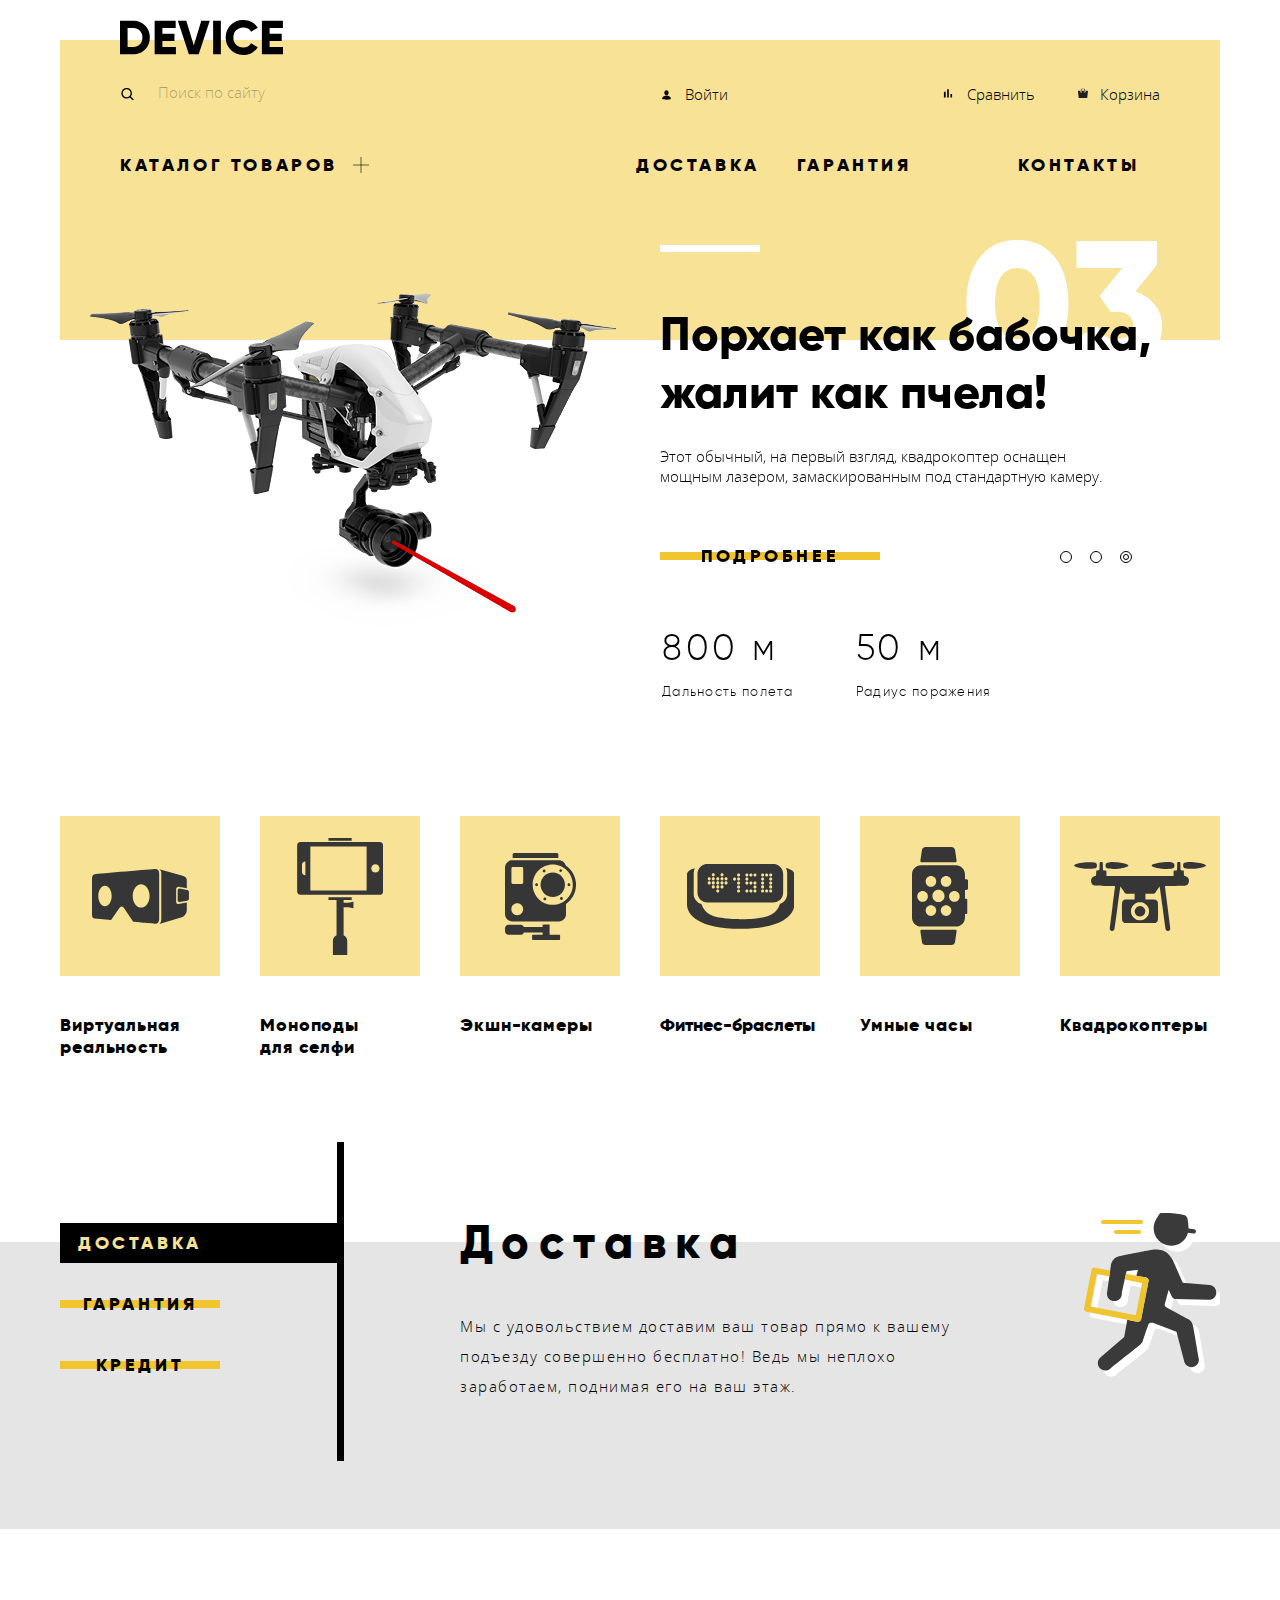
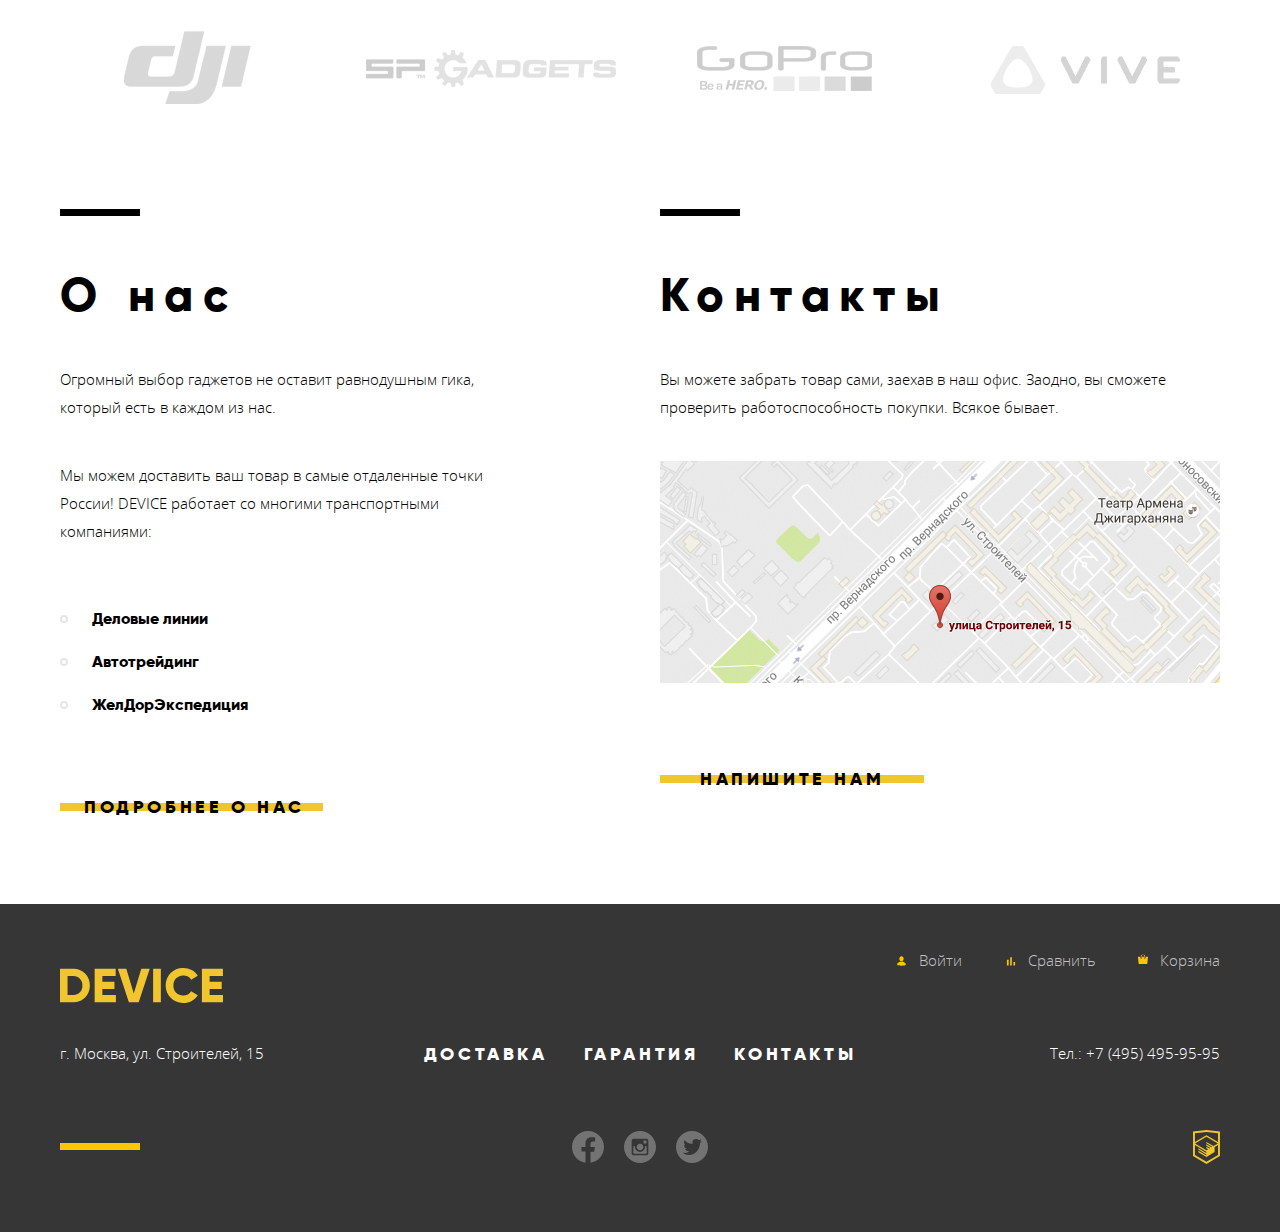
==== commit 62801d7d: "Исправил опечатки" ====
--- a/index.html
+++ b/index.html
@@ -44,7 +44,7 @@
       <nav class="main-nav">
         <ul class="main-nav__list">
           <li class="main-nav__item">
-            <a class="main-nav__link submenu-interactive" href="catalog.html" tabindex="0">
+            <a class="main-nav__link submenu-interactive" href="catalog.html">
 							Каталог товаров
               <span class="submenu-btn"></span>
             </a>
@@ -444,7 +444,7 @@
 
   <script src="https://code.jquery.com/jquery-3.4.1.min.js"></script>
   <script src="js/slick.min.js"></script>
-  <script src="js/main..min.js"></script>
+  <script src="js/main.min.js"></script>
 </body>
 
 </html>
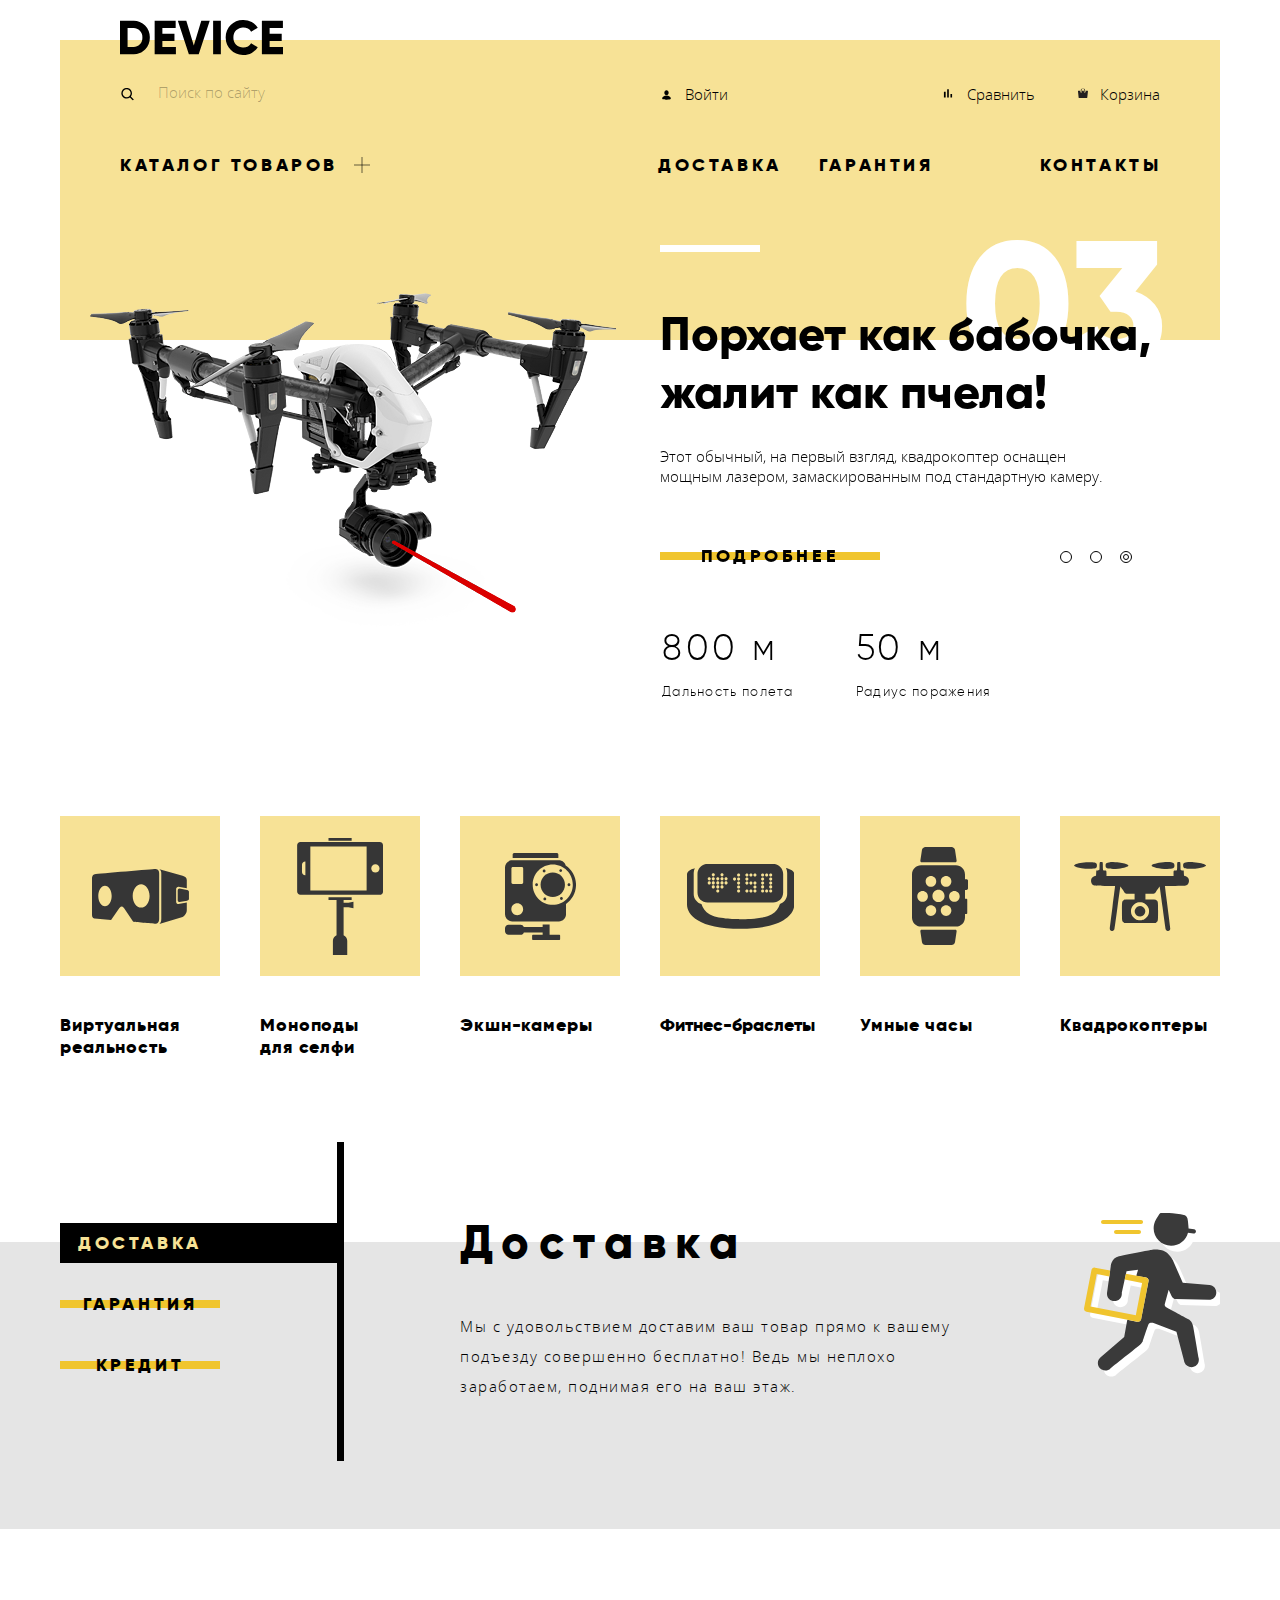
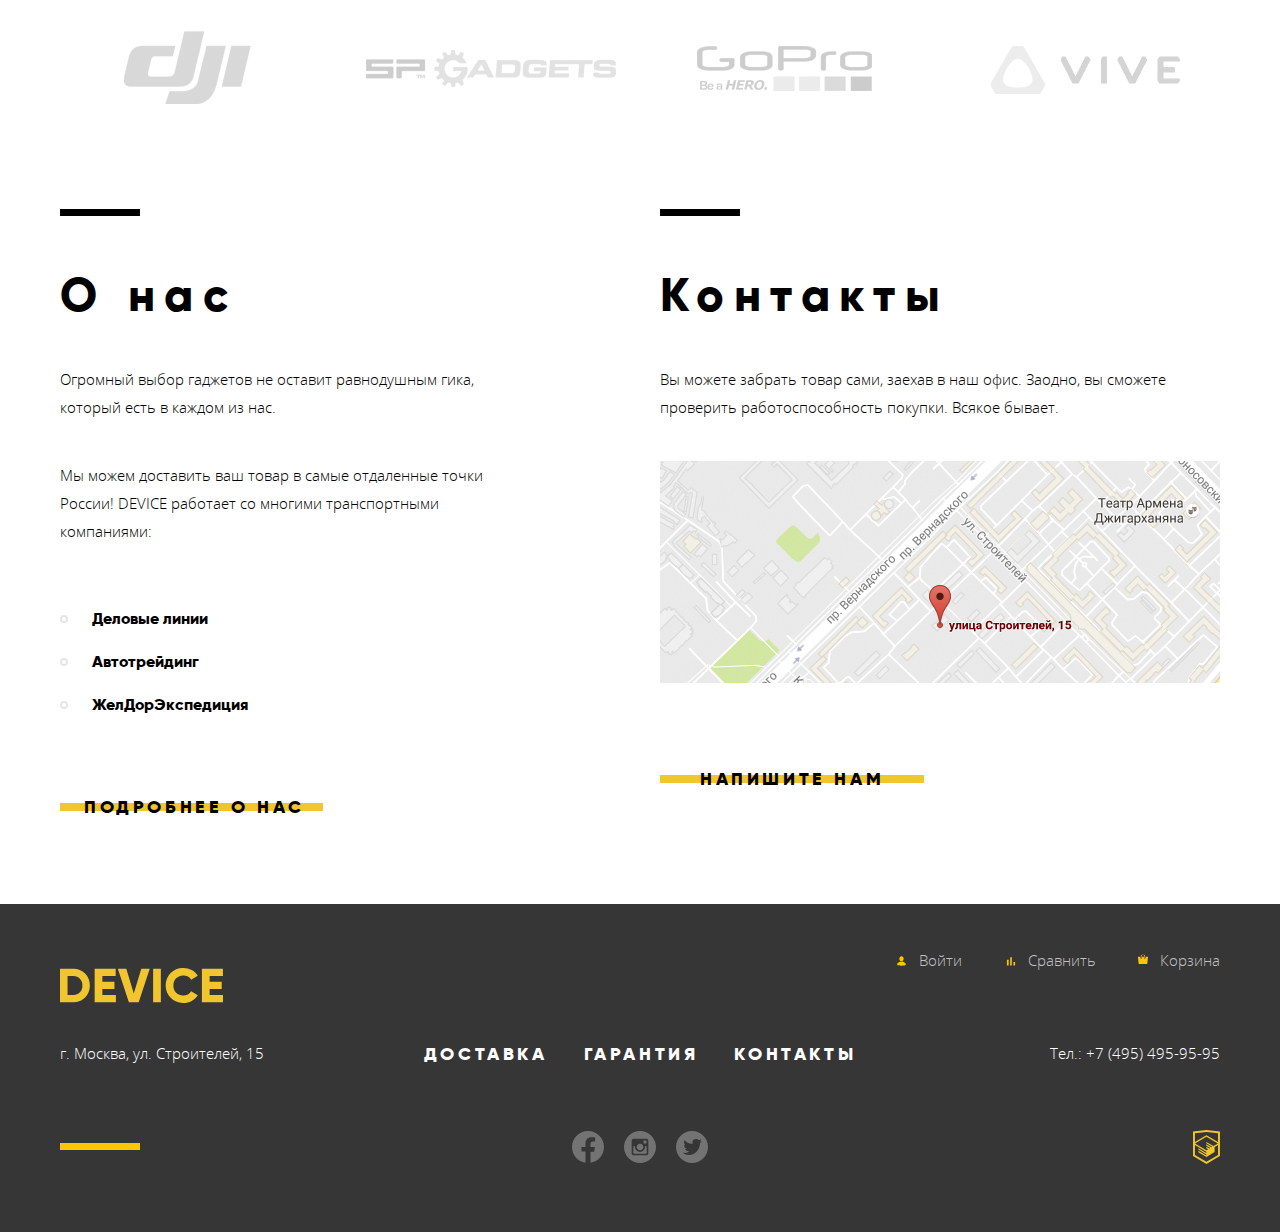
==== commit 495150d8: "Сделал правки для защиты" ====
--- a/index.html
+++ b/index.html
@@ -18,7 +18,7 @@
       <div class="top-links">
         <form class="search">
           <div class="search__icon"></div>
-          <input class="search__field" type="text" placeholder="Поиск по сайту">
+          <input class="search__field" type="text" placeholder="Поиск по сайту" aria-label="Поиск по сайту">
           <button class="search__btn" type="submit">Найти</button>
         </form>
         <div class="links-wrapper">
@@ -43,11 +43,32 @@
       </div>
       <nav class="main-nav">
         <ul class="main-nav__list">
-          <li class="main-nav__item">
-            <a class="main-nav__link submenu-interactive" href="catalog.html">
-							Каталог товаров
-              <span class="submenu-btn"></span>
+          <li class="main-nav__item submenu-interactive">
+            <a href="#" class="main-nav__link">
+              Каталог товаров
             </a>
+            <div class="submenu__wrapper">
+              <ul class="submenu">
+                <li class="submenu__item">
+                  <a class="submenu__link link" href="#"> Виртуальная реальность</a>
+                </li>
+                <li class="submenu__item">
+                  <a class="submenu__link link" href="#">Фитнес-браслеты</a>
+                </li>
+                <li class="submenu__item">
+                  <a class="submenu__link link" href="#">Квадрокоптер</a>
+                </li>
+                <li class="submenu__item">
+                  <a class="submenu__link link" href="catalog.html">Моноподы для селфи</a>
+                </li>
+                <li class="submenu__item">
+                  <a class="submenu__link link" href="#">Умные часы</a>
+                </li>
+                <li class="submenu__item submenu__link--wrap">
+                  <a class="submenu__link link" href="#">Экшн-камеры</a>
+                </li>
+              </ul>
+            </div>
           </li>
           <li class="main-nav__item">
             <a href="#" class="main-nav__link">Доставка</a>
@@ -60,28 +81,6 @@
           </li>
         </ul>
       </nav>
-    </div>
-    <div class="submenu__wrapper">
-      <ul class="submenu submenu--hide">
-        <li class="submenu__item">
-          <a class="submenu__link link" href="#" tabindex="-1"> Виртуальная реальность</a>
-        </li>
-        <li class="submenu__item">
-          <a class="submenu__link link" href="catalog.html" tabindex="-1">Моноподы для селфи</a>
-        </li>
-        <li class="submenu__item">
-          <a class="submenu__link link" href="#" tabindex="-1">Экшн-камеры</a>
-        </li>
-        <li class="submenu__item">
-          <a class="submenu__link link" href="#" tabindex="-1">Фитнес-браслеты</a>
-        </li>
-        <li class="submenu__item submenu__link--wrap">
-          <a class="submenu__link link" href="#" tabindex="-1">Умные часы</a>
-        </li>
-        <li class="submenu__item">
-          <a class="submenu__link link" href="#" tabindex="-1">Квадрокоптер</a>
-        </li>
-      </ul>
     </div>
   </header>
 
@@ -150,8 +149,7 @@
             <p class="slider__slide-descr">
               Этот обычный, на первый взгляд, квадрокоптер оснащен <br>
               мощным лазером, замаскированным под стандартную
-              камеру.
-
+							камеру.
             </p>
             <a href="#" class="slider__btn btn">Подробнее</a>
             <table class="slider__slide-specs">
@@ -234,17 +232,17 @@
         <div class="services__nav">
           <ul class="services__nav-list">
             <li class="services__nav-item services__nav-item--active">
-              <a href="#" class="services__nav-link btn" id="delivery-link">
+              <a href="#" class="services__nav-link btn" data-link="delivery" id="delivery-link">
                 Доставка
               </a>
             </li>
             <li class="services__nav-item">
-              <a href="#" class="services__nav-link btn" id="warranty-link">
+              <a href="#" class="services__nav-link btn" data-link="warranty" id="warranty-link">
                 Гарантия
               </a>
             </li>
             <li class="services__nav-item">
-              <a href="#" class="services__nav-link btn" id="credit-link">
+              <a href="#" class="services__nav-link btn" data-link="credit" id="credit-link">
                 Кредит
               </a>
             </li>
@@ -252,7 +250,7 @@
         </div>
         <div class="services__content">
           <ul class="services__content-list">
-            <li class="services__content-item services__content-item--active" id="delivery-content">
+            <li class="services__content-item services__content-item--active" data-content="delivery" id="delivery-content">
               <h2 class="services__content-title title">Доставка</h2>
               <p class="services__content-descr">
                 Мы с удовольствием доставим ваш товар прямо к вашему подъезду совершенно бесплатно! Ведь мы неплохо
@@ -261,7 +259,7 @@
               <img class="services__content-img" src="img/serv_delivery.svg" width="136" height="164"
                 alt="Иконка услуги доставки">
             </li>
-            <li class="services__content-item" id="warranty-content">
+            <li class="services__content-item" data-content="warranty" id="warranty-content">
               <h2 class="services__content-title title">Гарантия</h2>
               <p class="services__content-descr">
                 Если из-за возгорания купленного у нас товара у вас сгорит дом —
@@ -271,7 +269,7 @@
               <img class="services__content-img" src="img/serv_warranty.svg" width="171" height="195"
                 alt="Иконка услуги гарантии">
             </li>
-            <li class="services__content-item" id="credit-content">
+            <li class="services__content-item" data-content="credit" id="credit-content">
               <h2 class="services__content-title title">Кредит</h2>
               <p class="services__content-descr">
                 Залезть в долговую яму стало проще! Кредитные консультанты
@@ -414,7 +412,7 @@
     </div>
   </footer>
 
-  <section class="modal-overlay modal-form">
+
     <form class="popup-form" method="get" action="https://echo.htmlacademy.ru">
       <label class="popup-form__name-label">
         <span>Ваше имя:</span>
@@ -431,16 +429,18 @@
       <button class="btn popup-form__btn" type="submit">Отправить</button>
       <button class="modal__close" type="button" aria-label="Закрыть"></button>
     </form>
-  </section>
-
-  <section class="modal-overlay modal-map">
+
+
+
     <div class="popup-map">
       <iframe
         src="https://www.google.com/maps/embed?pb=!1m18!1m12!1m3!1d2027.0171634728367!2d37.52745651226211!3d55.68695479601883!2m3!1f0!2f0!3f0!3m2!1i1024!2i768!4f13.1!3m3!1m2!1s0x46b54cf65f5c8955%3A0x694710ccd55501e!2z0YPQuy4g0KHRgtGA0L7QuNGC0LXQu9C10LksIDE1LCDQnNC-0YHQutCy0LAsIDExOTMxMQ!5e0!3m2!1sru!2sru!4v1602762938885!5m2!1sru!2sru"
         width="960" height="558" allowfullscreen="" aria-hidden="false"></iframe>
       <button class="modal__close" type="button" aria-label="Закрыть"></button>
     </div>
-  </section>
+
+	
+	<div class="modal-overlay"></div>
 
   <script src="https://code.jquery.com/jquery-3.4.1.min.js"></script>
   <script src="js/slick.min.js"></script>
--- a/css/style.min.css
+++ b/css/style.min.css
@@ -1 +1 @@
-@-webkit-keyframes show-buttons{to{opacity:1}}@keyframes show-buttons{to{opacity:1}}@-webkit-keyframes bounce{0%{transform:translateY(1000px)}70%{transform:translateY(-50px)}90%{transform:translateY(20px)}to{transform:translateY(0)}}@keyframes bounce{0%{transform:translateY(1000px)}70%{transform:translateY(-50px)}90%{transform:translateY(20px)}to{transform:translateY(0)}}:root{--open-sans-light: "Open Sans Light", Arial, sans-serif;--open-sans: "Open Sans", Arial, sans-serif;--gilroy-light: "Gilroy Light", Arial, sans-serif;--gilroy-bold: "Gilroy Extra Bold", "Arial Black", sans-serif;--black: #000000;--dark: #363636;--grey: #464646;--grey-special: #C4C4C4;--grey-extra: #D9D9D9;--half-grey: #7E7E7E;--grey-light: #E5E5E5;--grey-extra-light: #EBEBEB;--grey-special-light: #DCDCDC;--grey-form: #F2F2F2;--grey-form-hover: #EAEAEA;--trans-black-01: rgba(0, 0, 0, 0.1);--trans-black-015: rgba(0, 0, 0, 0.15);--trans-black-02: rgba(0, 0, 0, 0.2);--trans-black-03: rgba(0, 0, 0, 0.3);--trans-black-04: rgba(0, 0, 0, 0.4);--trans-black-06: rgba(0, 0, 0, 0.6);--white: #ffffff;--trans-white-03: rgba(255, 255, 255, 0.3);--trans-white-06: rgba(255, 255, 255, 0.6);--trans-white-07: rgba(255, 255, 255, 0.7);--yellow: #F7E296;--yellow-dark: #F0C52E;--yellow-special: #FFC600;--green: #91C92F;--red-light: #F6DADA}@font-face{font-family:"Gilroy Light";font-style:normal;font-weight:300;src:local("Gilroy Light"),url(../fonts/gilroylight.woff2) format("woff2"),url(../fonts/gilroylight.woff) format("woff")}@font-face{font-family:"Gilroy Extra Bold";font-style:normal;font-weight:800;src:local("Gilroy Extra Bold"),url(../fonts/gilroyextrabold.woff2) format("woff2"),url(../fonts/gilroyextrabold.woff) format("woff")}@font-face{font-family:"Open Sans Light";font-style:normal;font-weight:300;src:local("Open Sans Light"),url(../fonts/opensanslight.woff2) format("woff2"),url(../fonts/opensanslight.woff) format("woff")}@font-face{font-family:"Open Sans";font-style:normal;font-weight:400;src:local("Open Sans"),url(../fonts/opensans.woff2) format("woff2"),url(../fonts/opensans.woff) format("woff")}*,::after,::before{box-sizing:border-box}a{text-decoration:none}img{max-width:100%;height:auto}.visually-hidden:not(:focus):not(:active),input[type=checkbox].visually-hidden,input[type=radio].visually-hidden{position:absolute;width:1px;height:1px;margin:-1px;padding:0;border:0;white-space:nowrap;-webkit-clip-path:inset(100%);clip-path:inset(100%);clip:rect(0 0 0 0);overflow:hidden}.page{min-height:100vh;font-family:var(--open-sans-light);font-style:normal;font-size:15px;line-height:20px}.container{width:1160px;margin-left:auto;margin-right:auto;padding:0}.container--padding{padding-left:60px;padding-right:60px}.btn,.title{font-family:var(--gilroy-bold);letter-spacing:.2em}.btn{position:relative;z-index:1;margin:0;padding:9px 25px;font-size:18px;line-height:22px;text-transform:uppercase;border:0;color:inherit;background-color:transparent;text-align:center;box-sizing:padding-box;cursor:pointer}.btn::before{content:"";position:absolute;z-index:-1;top:50%;left:0;transform:translateY(-50%);width:100%;height:8px;background-color:var(--yellow-dark);transition:height .3s,background-color .3s}.btn:hover::before{height:100%}.btn:active{color:rgba(0,0,0,.3)}.title{font-size:47px;line-height:58px}.title--compact{letter-spacing:0}.subtitle{margin:0;padding:0;font-family:var(--gilroy-bold);font-size:16px;line-height:20px;letter-spacing:.1em;text-transform:uppercase}.link:hover{opacity:.6}.link:active{opacity:.3}.main-header,.main-header__inner{position:relative;background-color:var(--yellow)}.main-header{margin-top:40px;padding-top:27px}.main-header__inner{z-index:2}.header-logo{position:absolute;top:-47px;width:163px;height:35px;margin-bottom:5px}.header-logo:hover{opacity:.6}.header-logo:active{opacity:.3}.top-links{min-height:54px;margin-bottom:33px;display:flex;justify-content:space-between;align-items:center;flex-wrap:wrap}.main-nav__list a,.submenu a,.top-links a{color:inherit}.search{position:relative;display:flex;justify-content:center}.search__icon{position:absolute;width:16px;height:16px;top:50%;left:1px;transform:translateY(-40%);background-image:url(../img/icons/icon-search.svg);background-repeat:no-repeat;background-position:0 0}.search__field{width:356px;padding-left:38px;margin-right:0;background-color:transparent;border:0;border-bottom:2px solid transparent;transition:border .3s}.search__field::-webkit-input-placeholder{color:var(--trans-black-03)}.search__field::-moz-placeholder{color:var(--trans-black-03)}.search__field::placeholder{color:var(--trans-black-03)}.search__field:hover::-webkit-input-placeholder{color:var(--trans-black-06)}.search__field:hover::-moz-placeholder{color:var(--trans-black-06)}.search__field:hover::placeholder{color:var(--trans-black-06)}.search__field:focus::-webkit-input-placeholder{color:var(--black)}.search__field:focus::-moz-placeholder{color:var(--black)}.search__field:focus::placeholder{color:var(--black)}.search__field:focus{outline:0;border-bottom:2px solid var(--black)}.search__btn:focus,.search__field:focus+.search__btn{visibility:visible;opacity:1}.search__btn{visibility:hidden;opacity:0;padding:15px 17px;text-transform:uppercase;border:2px solid var(--black);background-color:transparent;cursor:pointer;transition:opacity .3s,visibility .3s,color .3s,background-color .3s}.search__btn:hover{color:var(--white);background-color:var(--black)}button.search__btn:active{opacity:1;visibility:visible;color:var(--trans-white-03)}.links-wrapper{width:50%;padding-left:20px;display:flex;justify-content:space-between}.links,.login{list-style:none;margin:0;padding:0;display:flex;flex-wrap:wrap}.login{justify-content:start}.login__item+.login__item{margin-left:20px}.login__item--hide{display:none}.login-link{position:relative;padding-left:25px}.links__link::before,.login-link::before{position:absolute;content:"";background-position:0 0;background-repeat:no-repeat}.login-link::before{width:9px;height:10px;top:6px;left:2px;background-image:url(../img/icons/icon-login.svg)}.links{justify-content:flex-end}.links__item+.links__item{margin-left:41px}.links__link{position:relative;padding-left:24px}.links__link::before{top:50%;left:0;width:14px;height:14px;transform:translateY(-40%)}.links__compare::before{background-image:url(../img/icons/icon-compare.svg)}.links__cart::before{left:2px;background-image:url(../img/icons/icon-cart.svg)}.main-nav{margin-bottom:18px}.main-nav__list{list-style:none;margin:0 auto;padding:0;display:flex;flex-wrap:wrap;align-items:center;font-family:var(--gilroy-bold);font-size:18px;line-height:22px;letter-spacing:.2em;text-transform:uppercase}.main-nav__item{margin-right:37px}.main-nav__item:first-child{display:flex;align-items:center;margin-right:285px}.main-nav__item:nth-child(3){margin-right:106px}.main-nav__item:last-child{margin-right:0}.main-nav__item:last-child span{letter-spacing:0}.main-nav__link{transition:opacity .2s}.main-nav__link:hover{opacity:.6}.main-nav__link:active{opacity:.3}.submenu-btn{position:relative;width:22px;height:22px;padding:0;margin-left:13px;border:0;background-color:transparent;cursor:pointer}.submenu-btn:focus{outline-color:var(--special-yellow);outline-style:solid}.submenu-btn::after,.submenu-btn::before{position:absolute;content:"";width:16px;height:2px;background-color:var(--trans-black-03);transition:transform .5s}.submenu-btn::before{top:10px;left:2px}.submenu-btn::after{top:10px;left:2px;transform:rotate(90deg)}.btn-rotate.submenu-btn::before{transform:rotate(180deg)}.btn-rotate.submenu-btn::after{transform:rotate(270deg)}.submenu,.submenu__wrapper{background-color:var(--yellow)}.submenu__wrapper{position:relative;width:1160px;left:-60px;min-height:146px}.submenu{position:absolute;z-index:1;bottom:0;width:100%;height:146px;display:flex;flex-direction:column;align-items:start;align-content:start;flex-wrap:wrap;margin:0;padding:12px 60px 20px;list-style:none;transition:bottom .8s,transform .8s}.submenu--hide{bottom:146px;transform:scaleY(.5)}.submenu__item{margin-right:64px;margin-bottom:16px}.submenu__link--wrap{margin-bottom:30px}.main-content{position:relative}.main-content__slider{position:relative;top:-145px}.slider__list{padding:0;margin:0;list-style:none}.slider__item{position:relative;min-width:1160px;padding-right:60px;display:flex;justify-content:space-between;align-items:stretch}.slider__item--hide{display:none}.slider__img--1{position:relative;width:384px;height:486px;top:16px;right:-89px}.slider__img--2,.slider__img--3{position:relative;width:345px;height:485px;top:41px;right:-117px}.slider__img--3{width:526px;height:334px;top:98px;right:-30px}.slider__descr-wrapper{width:500px;display:grid;grid-template-rows:110px repeat(4,auto)}.slider__slide-number{grid-column:1/-1;grid-row:1/3;justify-self:end;padding:0;margin:0 -7px 0 0;font-family:var(--gilroy-bold);font-size:179px;line-height:219px;color:var(--white)}.slider__slide-number::before{position:absolute;top:50px;right:460px;content:"";width:100px;height:7px;background-color:var(--white)}.slider__slide-lead{grid-column:1/-1;grid-row:2/3;padding:0;margin:0 0 25px}.slider__slide-descr{padding:0;margin:0 0 50px}.slider__btn{width:220px;margin-bottom:49px}.slider__slide-specs{display:flex;margin-bottom:20px;border:0}.slider__slide-term{padding:0;border-right:60px solid transparent;font-family:var(--gilroy-light);font-size:13px;line-height:15px;letter-spacing:.1em}.slider__slide-term:last-child{border-right:0}.slider__slide-def{padding:0;border-bottom:13px solid transparent;font-family:var(--gilroy-light);font-size:36px;line-height:42px;letter-spacing:.1em}.slick-track{display:flex}.slick-list{overflow-x:hidden;width:1160px}.slick-dots{display:flex;position:absolute;top:356px;right:88px;padding:0;margin:0;list-style:none;cursor:pointer}.slick-dots li+li{margin-left:18px}.slick-active button::before,.slick-dots button{background-color:transparent;border:1px solid var(--black);border-radius:50%}.slick-dots button{display:flex;justify-content:center;align-items:center;position:relative;margin:0;padding:0;width:12px;height:12px;font-size:0}.slick-active button::before{content:"";width:6px;height:6px}.main-content__categories{margin-top:-50px;margin-bottom:69px}.categories__list{display:flex;flex-wrap:wrap;padding:0;margin:0;justify-content:space-between;list-style:none}.categories__item{width:160px}.categories__link,.footer a{color:inherit}.categories__link:hover .categories__img-wrap{background-color:var(--yellow-dark)}.categories__link:active .categories__img,.categories__link:active .categories__title{opacity:.3}.categories__img-wrap{display:flex;justify-content:center;align-items:center;width:160px;height:160px;margin-bottom:38px;background-color:var(--yellow);transition:background-color .3s}.categories__img,.categories__title{transition:opacity .3s}.categories__title{padding:0;margin:0;font-family:var(--gilroy-bold);font-size:18px;line-height:22px;letter-spacing:.05em}.categories__title--special{letter-spacing:0}.main-content__services{margin-bottom:90px}.services{background-image:linear-gradient(to bottom,var(--white) 115px,var(--grey-light) 115px)}.services__inner{display:flex}.services__nav{position:relative;z-index:2;min-width:284px;padding-bottom:68px}.services__nav::after{content:"";position:absolute;top:15px;right:0;bottom:68px;width:7px;background-color:var(--black)}.services__nav-list{margin:0;padding:96px 0 76px;list-style:none}.services__nav-item{transition:background-color .3s}.services__nav-item+.services__nav-item{margin-top:21px}.services__nav-link{display:block;width:160px;padding:9px 0;text-align:center;transition:background-color .3s,color .3s}.services__nav-item--active,.services__nav-item:active{background-color:var(--black)}.services__nav-item--active .services__nav-link,.services__nav-item:active .services__nav-link{color:var(--yellow);background-color:var(--black)}.services__nav-item--active .services__nav-link::before,.services__nav-item:active .services__nav-link::before{background-color:var(--black);border-color:var(--black)}.services__content{flex-grow:1}.services__content-list{display:grid;margin:0;padding-top:86px;padding-left:116px;list-style:none;overflow-x:hidden}.services__content-item{grid-column:1/2;grid-row:1/2;visibility:hidden;position:relative;transform:translateX(-900px);transition:transform 1s}.services__content-item--active{visibility:visible;transform:translateX(0)}.services__content-title{margin:0 0 40px;padding:0}.services__content-descr{width:495px;margin:0;padding:0;font-family:var(--open-sans-light);font-size:15px;line-height:30px;letter-spacing:.1em}.services__content-img{position:absolute;top:0;right:0}.main-content__logos{margin-bottom:90px}.logos__list{margin:0;padding:0;display:flex;justify-content:space-between;align-items:center;flex-wrap:wrap;list-style:none}.logos__item{width:260px;height:100px;background-position:center center;background-repeat:no-repeat;transition:background-image .3s}.logos__item.dji{background-image:url(../img/logo-dji--grey.png)}.logos__item.dji:hover{background-image:url(../img/logo-dji.jpg)}.logos__item.sp-gadgets{background-image:url(../img/logo-sp--grey.png)}.logos__item.sp-gadgets:hover{background-image:url(../img/logo-sp.jpg)}.logos__item.gopro{background-image:url(../img/logo-gopro--grey.png)}.logos__item.gopro:hover{background-image:url(../img/logo-gopro.jpg)}.logos__item.vive{background-image:url(../img/logo-vive--grey.png)}.logos__item.vive:hover{background-image:url(../img/logo-vive.jpg)}.main-content__two-columns{margin-bottom:86px;display:grid;grid-template-columns:473px 560px;justify-content:space-between}.about__title,.contacts__title{position:relative;margin:0 0 41px;padding-top:57px}.about__title::before,.contacts__title::before{content:"";position:absolute;top:0;left:0;width:80px;height:7px;background-color:var(--black)}.about__text,.contacts__text{margin-top:0;margin-bottom:40px;line-height:28px}.about__list{margin:60px 0 77px;padding:0;list-style:none}.about__item{position:relative;padding-left:32px;margin-bottom:15px;font-family:var(--gilroy-bold);font-size:16px;line-height:28px}.about__item::before{content:"";position:absolute;left:0;top:10px;width:8px;height:8px;background-color:transparent;border:2px solid var(--grey-light);border-radius:50%}.about__btn{padding-left:24px;padding-right:18px}.about__map-img{margin-bottom:81px}.contacts__btn{padding-left:40px;padding-right:40px}.footer{min-height:324px;padding-top:46px;padding-bottom:64px;color:var(--white);background-color:var(--dark)}.footer__inner{display:grid;grid-template-columns:repeat(12,60px);grid-template-rows:repeat(3,auto);grid-template-areas:"lg lg lg . . . ln ln ln ln ln ln" "ad ad ad mn mn mn mn mn mn tl tl tl" "dc dc . sc sc sc sc sc sc . cp cp";-moz-column-gap:40px;column-gap:40px;row-gap:36px}.footer__logo{-ms-grid-row:1;-ms-grid-column:1;-ms-grid-column-span:5;grid-area:lg;padding-top:18px;transition:opacity .3s;cursor:pointer}.footer__links-link:hover::before,.footer__login-link:hover::before,.footer__logo:hover,.footer__social-item:hover svg{opacity:.6}.footer__links-link:active::before,.footer__login-link:active::before,.footer__logo:active{opacity:.3}.logo--inactive,.logo--inactive:active,.logo--inactive:hover{opacity:1;cursor:default}.footer__links-wrapper{-ms-grid-row:1;-ms-grid-column:13;-ms-grid-column-span:11;grid-area:ln;justify-self:end;display:flex;flex-wrap:wrap}.footer__login{margin:0 42px 0 0;padding:0;display:flex;flex-wrap:wrap;list-style:none}.footer__links-item,.footer__login-item{color:var(--trans-white-07)}.footer__login-item+.footer__login-item{margin-left:24px}.footer__login-item--hide{display:none}.footer__login-link{position:relative;padding-left:24px;transition:color .3s}.footer__links-link::before,.footer__login-link::before{position:absolute;content:"";left:0;height:14px;background-position:0 0;background-repeat:no-repeat;transition:opacity .3s}.footer__login-link::before{width:13px;top:4px;background-image:url(../img/icons/icon-login--yellow.svg)}.footer__links-link:hover,.footer__login-link:hover,.footer__logout-link:hover{color:var(--white)}.footer__links-link:active,.footer__login-link:active,.footer__logout-link:active{color:var(--trans-white-03)}.footer__links{margin:0;padding:0;display:flex;flex-wrap:wrap;list-style:none}.footer__links-item+.footer__links-item{margin-left:40px}.footer__links-link{position:relative;padding-left:24px;transition:color .3s}.footer__links-link::before{top:50%;width:14px;transform:translateY(-40%)}.footer__links-compare::before{background-image:url(../img/icons/icon-compare--yellow.svg)}.footer__links-cart::before{left:2px;background-image:url(../img/icons/icon-cart--yellow.svg)}.footer__address{-ms-grid-row:3;-ms-grid-column:1;-ms-grid-column-span:5;grid-area:ad;font-style:normal}.footer__decor{-ms-grid-row:5;-ms-grid-column:1;-ms-grid-column-span:3;margin-top:42px;grid-area:dc;width:80px;height:7px;background-color:var(--yellow-special)}.footer__menu{-ms-grid-row:3;-ms-grid-column:7;-ms-grid-column-span:11;margin:0;padding:0;grid-area:mn;justify-self:center;display:flex;flex-wrap:wrap;justify-content:center;list-style:none}.footer__menu-item{font-family:var(--gilroy-bold);font-size:18px;line-height:22px;letter-spacing:.2em;text-transform:uppercase}.footer__menu-item+.footer__menu-item{margin-left:36px}.footer__menu-link,.footer__tel{transition:color .3s}.footer__menu-link:hover{color:var(--trans-white-06)}.footer__menu-link:active{color:var(--trans-white-03)}.footer__tel{-ms-grid-row:3;-ms-grid-column:19;-ms-grid-column-span:5;grid-area:tl;justify-self:end}.footer__tel:hover{color:var(--trans-white-06)}.footer__tel:active{color:var(--trans-white-03)}.footer__social{-ms-grid-row:5;-ms-grid-column:7;-ms-grid-column-span:11;margin:30px 0 0;padding:0;grid-area:sc;justify-self:center;display:flex;flex-wrap:wrap;justify-content:center;list-style:none}.footer__social-item svg{fill:var(--white);opacity:.3;transition:opacity .3s}.footer__social-item:active svg{opacity:.1}.footer__social-item+.footer__social-item{margin-left:20px}.footer__copyright{-ms-grid-row:5;-ms-grid-column:21;-ms-grid-column-span:3;margin-top:29px;grid-area:cp;justify-self:end}.footer__copyright svg{fill:var(--yellow-dark);transition:opacity .3s}.footer__copyright:hover svg{opacity:.6}.footer__copyright:active svg{opacity:.3}.main-nav--inner-page{margin-bottom:50px}.submenu__wrapper--inner-page{background-color:var(--white)}.submenu__wrapper--inner-page .submenu{bottom:32px}.submenu__wrapper--inner-page .submenu--hide{bottom:146px}.main-content__nav{position:relative;top:-133px}.main-content__title{margin:31px 0 30px}.breadcrumbs{display:flex;flex-wrap:wrap;align-items:center;margin:0;padding:0;list-style:none}.breadcrumbs__item+.breadcrumbs__item{margin-left:14px}.breadcrumbs__link{position:relative;padding-right:26px;font-size:14px;line-height:19px;color:var(--trans-black-03);transition:color .3s}.breadcrumbs__link::after{content:"";position:absolute;top:2px;right:-1px;width:12px;height:12px;background-image:url(../img/icons/icon-arrow.svg);background-repeat:no-repeat;background-position:0 0}.breadcrumbs__item:last-child .breadcrumbs__link::after{display:none}.breadcrumbs__link:hover{color:var(--trans-black-06)}.breadcrumbs__link:active{color:var(--trans-black-01)}.breadcrumbs__item:last-child .breadcrumbs__link:active,.breadcrumbs__item:last-child .breadcrumbs__link:hover{color:var(--trans-black-03)}.catalog{display:grid;grid-template-columns:auto auto;grid-template-rows:auto 1fr;grid-template-areas:"filter sorting" "form results"}.main-content__catalog{margin-top:-84px}.filter-title__wrapper{-ms-grid-row:1;-ms-grid-column:1;grid-area:filter;background-color:var(--grey-special-light)}.filter-title{width:327px;margin-left:auto;padding-top:25px;padding-bottom:25px;padding-left:60px}.sorting{-ms-grid-row:1;-ms-grid-column:2;grid-area:sorting;background-color:var(--grey-light)}.sorting__inner{width:833px;margin-right:auto;display:flex;flex-wrap:wrap;align-items:center}.sorting__title{margin-right:74px;margin-left:74px;padding-top:25px;padding-bottom:25px}.sorting__list{display:flex;flex-wrap:wrap;justify-content:flex-start;margin:0;padding:0;list-style:none}.sorting__item+.sorting__item{margin-left:30px}.sorting__link{color:var(--trans-black-03);font-size:14px;line-height:19px}.sorting__link:hover{color:var(--trans-black-06);transition:color .3s}.sorting__link--active,.sorting__link:active{color:var(--black)}.sorting__buttons-wrapper{position:relative;margin-left:auto}.sorting__btn{position:absolute;width:0;height:0;padding:0;border:5px solid transparent;cursor:pointer;background-color:transparent}.sorting__btn--up{top:-10px;left:-49px;border-bottom:10px solid var(--trans-black-03)}.sorting__btn--down{top:-5px;right:4px;border-top:10px solid var(--trans-black-03)}.sorting__btn--up.sorting__btn--active:hover,.sorting__btn--up:hover{border-bottom-color:var(--trans-black-06)}.sorting__btn--down.sorting__btn--active:hover,.sorting__btn--down:hover{border-top-color:var(--trans-black-06)}.sorting__btn:focus{outline:1px solid var(--trans-black-06)}.sorting__btn--up.sorting__btn--active,.sorting__btn--up.sorting__btn--active:active,.sorting__btn--up:active{border-bottom-color:var(--black)}.sorting__btn--down.sorting__btn--active,.sorting__btn--down.sorting__btn--active:active,.sorting__btn--down:active{border-top-color:var(--black)}.filter__wrapper{-ms-grid-row:2;-ms-grid-column:1;grid-area:form;background-color:var(--grey-light)}.filter{width:327px;margin-left:auto;padding:70px 67px 70px 60px}.filter__group{margin:0 0 22px;padding:0;border:0}.filter__group legend{position:relative;width:100%;padding-top:16px;padding-bottom:30px;font-family:var(--gilroy-bold);font-size:14px;line-height:17px;letter-spacing:.1em}.filter__group legend::before{content:"";position:absolute;top:0;left:0;right:0;width:100%;height:2px;background-color:var(--black)}.filter__price-wrapper{position:relative;left:0;right:0;margin-top:9px;padding-bottom:50px}.filter__price-range{position:relative}.filter__price-scale{width:100%;height:2px;background-color:var(--trans-black-02)}.filter__price-bar{width:60%;height:2px;background-color:var(--green)}.filter__toggle-wrapper{position:absolute;top:-9px}.filter__price-toggle{width:20px;height:20px;background-color:var(--grey-special);border:7px solid var(--white);border-radius:50%;box-shadow:0 2px 2px var(--trans-black-02);cursor:pointer}.toggle-min{left:0}.toggle-max{left:57%}.filter__price{margin-top:7px;min-width:28px;max-width:60px;font-size:14px;line-height:16px;background-color:transparent;border:0}.price-wrapper--max{margin-left:-21%}.filter__toggle-wrapper input::-webkit-inner-spin-button{-webkit-appearance:none;-moz-appearance:none;appearance:none}.filter__toggle-wrapper input[type=number]{-moz-appearance:textfield}.filter__label{display:block;position:relative;margin-bottom:20px;padding-left:42px;font-size:14px;line-height:19px;cursor:pointer;transition:opacity .3s}.filter__checkbox+.filter__label::after,.filter__checkbox+.filter__label::before{content:"";position:absolute;top:0;left:0;width:24px;height:24px;transition:opacity .3s}.filter__checkbox+.filter__label::before{border:2px solid var(--black)}.filter__checkbox+.filter__label::after{background-image:url(../img/icons/icon-check.svg);background-repeat:no-repeat;background-position:center;opacity:0}.filter__checkbox:checked+.filter__label::after{opacity:1}.filter__checkbox+.filter__label:hover::before,.filter__checkbox:checked+.filter__label:hover::after{opacity:.6}.filter__radio+.filter__label::before{content:"";position:absolute;top:0;left:0;width:24px;height:24px;border:2px solid var(--black);border-radius:50%;transition:opacity .3s}.filter__radio+.filter__label::after{content:"";position:absolute;top:8px;left:8px;width:8px;height:8px;background-color:var(--black);border-radius:50%;opacity:0;transition:opacity .3s}.filter__radio:checked+.filter__label::after{opacity:1}.filter__radio+.filter__label:hover::before,.filter__radio:checked+.filter__label:hover::after{opacity:.6}.filter__btn{width:200px;margin-top:4px}.results{-ms-grid-row:2;-ms-grid-column:2;grid-area:results}.main-cintent__results{padding:70px 0 78px 72px}.results__list{width:760px;margin:0 0 40px;padding:0;display:grid;grid-template-columns:1fr 1fr;-moz-column-gap:40px;column-gap:40px;row-gap:48px;list-style:none}.results__item{margin:0;padding:0}.product{position:relative;width:360px;display:grid;align-items:start;grid-template-columns:1fr 90px;grid-template-rows:380px auto;grid-template-areas:"img img" "title price";row-gap:30px}.product__img{-ms-grid-row:1;-ms-grid-column:1;-ms-grid-column-span:2;grid-area:img;width:360px;height:380px;transition:opacity .3s}.product__link{-ms-grid-row:3;-ms-grid-column:1;grid-area:title;color:inherit;transition:color .3s}.product__link:hover{color:var(--trans-black-06)}.product__link:active{color:var(--trans-black-03)}.product__title{margin:0;padding:0;font-family:var(--gilroy-bold);font-size:18px;line-height:22px;letter-spacing:.05em}.product__price{-ms-grid-row:3;-ms-grid-column:2;padding-top:2px;grid-area:price;justify-self:end;font-family:var(--gilroy-light);font-size:16px;line-height:18px;letter-spacing:.05em}.product__buttons{position:absolute;top:0;left:0;width:360px;height:380px;padding-top:30px;display:flex;flex-direction:column;flex-wrap:wrap;justify-content:center;align-items:center;transition:background-color .3s}.product__buttons:hover{background-color:var(--trans-white-03)}.product__buttons:hover .product__btn,.product__buttons:hover .product__favorite{display:block;-webkit-animation-name:show-buttons;animation-name:show-buttons;-webkit-animation-duration:.3s;animation-duration:.3s;-webkit-animation-fill-mode:forwards;animation-fill-mode:forwards;-webkit-animation-timing-function:linear;animation-timing-function:linear}.product__btn{display:none;width:200px;margin-bottom:13px;opacity:0}.product__favorite{display:none;padding:0;color:var(--trans-black-06);font-size:13px;line-height:18px;letter-spacing:.1em;border:0;background-color:transparent;cursor:pointer;transition:color .3s;opacity:0}.product__favorite:hover{color:var(--black)}.product__favorite:focus{outline:0;box-shadow:0 2px 2px var(--trans-black-02)}.product__favorite:active{color:var(--trans-black-02);outline:0}.product--new::after{content:"";position:absolute;top:29px;right:27px;width:62px;height:62px;background-image:url(../img/label-new.svg);background-repeat:no-repeat;background-position:0 0}.results__pagination{width:760px;min-height:70px;display:grid;grid-template-columns:120px 1fr 120px;font-family:var(--gilroy-bold);font-size:16px;line-height:20px;letter-spacing:.1em;text-transform:uppercase;background-color:var(--grey-extra-light)}.pagination__btn,.pagination__list{display:flex;justify-content:center;align-items:center}.pagination__btn{width:120px;color:inherit;background-color:var(--grey-light-extra);transition:background-color .3s,color .3s}.pagination__btn:active,.pagination__btn:hover{background-color:var(--grey-extra)}.pagination__btn:active{color:var(--trans-black-03)}.pagination__list{margin:0;padding:0;list-style:none}.pagination__link{color:var(--trans-black-03);transition:color .3s}.pagination__link--active,.pagination__link:hover{color:var(--black)}.pagination__item+.pagination__item{margin-left:30px}.modal-overlay{position:fixed;top:0;left:0;right:0;bottom:0;z-index:5;background-color:var(--trans-black-015)}.modal__close{position:absolute;top:20px;right:20px;display:flex;justify-content:center;align-items:center;padding:0;width:55px;height:55px;background-color:var(--yellow);border:0;border-radius:50%;cursor:pointer;transition:background-color .3s,opacity .3s}.modal__close:active,.modal__close:hover{background-color:var(--yellow-dark)}.modal__close:active{opacity:.3}.modal__close::after,.modal__close::before{content:"";width:25px;height:2px;background-color:var(--white)}.modal__close::before{transform:translateX(50%) rotate(45deg)}.modal__close::after{transform:translateX(-50%) rotate(-45deg)}.modal-form{display:none}.modal-form--show{display:block}.popup-form{position:fixed;top:calc(50% - 550px/2);left:calc(50% - 960px/2);width:960px;min-height:550px;padding:92px 100px 60px;display:grid;grid-template-columns:repeat(2,360px);-moz-column-gap:40px;column-gap:40px;row-gap:32px;grid-template-areas:"name email" "text text" "btn .";background-color:var(--white);box-shadow:0 10px 16px var(--trans-black-03)}.popup--show{display:block;-webkit-animation-name:bounce;animation-name:bounce;-webkit-animation-duration:.5s;animation-duration:.5s;-webkit-animation-fill-mode:forwards;animation-fill-mode:forwards}.popup-form__mail-label,.popup-form__name-label,.popup-form__text-label{display:flex;flex-direction:column}.popup-form__mail-label span,.popup-form__name-label span,.popup-form__text-label span{font-family:var(--gilroy-bold);font-size:18px;line-height:22px;margin-bottom:10px}.popup-form__mail-field,.popup-form__name-field,.popup-form__text-field{padding:17px 20px;font-size:14px;line-height:16px;color:var(--trans-black-04);border:0;background-color:var(--grey-form);transition:background-color .3s}.popup-form__mail-field::-webkit-input-placeholder,.popup-form__name-field::-webkit-input-placeholder,.popup-form__text-field::-webkit-input-placeholder{font-family:var(--open-sans-light);font-size:14px;line-height:19px;letter-spacing:.03em}.popup-form__mail-field::-moz-placeholder,.popup-form__name-field::-moz-placeholder,.popup-form__text-field::-moz-placeholder{font-family:var(--open-sans-light);font-size:14px;line-height:19px;letter-spacing:.03em}.popup-form__mail-field::placeholder,.popup-form__name-field::placeholder,.popup-form__text-field::placeholder{font-family:var(--open-sans-light);font-size:14px;line-height:19px;letter-spacing:.03em}.popup-form__mail-field:hover,.popup-form__name-field:hover,.popup-form__text-field:hover{background-color:var(--grey-form-hover)}.popup-form__mail-field:focus,.popup-form__name-field:focus,.popup-form__text-field:focus{background-color:var(--white);outline:2px solid var(--yellow)}.popup-form__mail-field:invalid,.popup-form__name-field:invalid,.popup-form__text-field:invalid{background-color:var(--red-light);outline:0}.popup-form__name-label{-ms-grid-row:1;-ms-grid-column:1;grid-area:name}.popup-form__mail-label{-ms-grid-row:1;-ms-grid-column:3;grid-area:email}.popup-form__text-label{-ms-grid-row:3;-ms-grid-column:1;-ms-grid-column-span:3;grid-area:text}.popup-form__btn{-ms-grid-row:5;-ms-grid-column:1;grid-area:btn;margin-top:13px;width:200px}.popup-form__text-field{min-height:167px;resize:none}.modal-map{display:none}.modal-map--show{display:block}.popup-map{position:fixed;top:calc(50% - 558px/2);left:calc(50% - 960px/2);width:960px;min-height:558px;box-shadow:0 10px 16px var(--trans-black-03);background-color:var(--half-grey)}.popup-map iframe{width:960px;height:558px;border:0}+@-webkit-keyframes submenu-show{0%{opacity:0}to{opacity:1}}@keyframes submenu-show{0%{opacity:0}to{opacity:1}}@-webkit-keyframes bounce{0%{transform:translateY(1000px)}70%{transform:translateY(-50px)}90%{transform:translateY(20px)}to{transform:translateY(0)}}@keyframes bounce{0%{transform:translateY(1000px)}70%{transform:translateY(-50px)}90%{transform:translateY(20px)}to{transform:translateY(0)}}:root{--open-sans-light: "Open Sans Light", Arial, sans-serif;--open-sans: "Open Sans", Arial, sans-serif;--gilroy-light: "Gilroy Light", Arial, sans-serif;--gilroy-bold: "Gilroy Extra Bold", "Arial Black", sans-serif;--black: #000000;--dark: #363636;--grey: #464646;--grey-special: #C4C4C4;--grey-extra: #D9D9D9;--half-grey: #7E7E7E;--grey-light: #E5E5E5;--grey-extra-light: #EBEBEB;--grey-special-light: #DCDCDC;--grey-form: #F2F2F2;--grey-form-hover: #EAEAEA;--grey-disabled: #A6A6A6;--trans-black-01: rgba(0, 0, 0, 0.1);--trans-black-015: rgba(0, 0, 0, 0.15);--trans-black-02: rgba(0, 0, 0, 0.2);--trans-black-03: rgba(0, 0, 0, 0.3);--trans-black-04: rgba(0, 0, 0, 0.4);--trans-black-06: rgba(0, 0, 0, 0.6);--white: #ffffff;--trans-white-03: rgba(255, 255, 255, 0.3);--trans-white-06: rgba(255, 255, 255, 0.6);--trans-white-07: rgba(255, 255, 255, 0.7);--yellow: #F7E296;--yellow-dark: #F0C52E;--yellow-special: #FFC600;--green: #91C92F;--red-light: #F6DADA}@font-face{font-family:"Gilroy Light";font-style:normal;font-weight:300;src:local("Gilroy Light"),url(../fonts/gilroylight.woff2) format("woff2"),url(../fonts/gilroylight.woff) format("woff")}@font-face{font-family:"Gilroy Extra Bold";font-style:normal;font-weight:800;src:local("Gilroy Extra Bold"),url(../fonts/gilroyextrabold.woff2) format("woff2"),url(../fonts/gilroyextrabold.woff) format("woff")}@font-face{font-family:"Open Sans Light";font-style:normal;font-weight:300;src:local("Open Sans Light"),url(../fonts/opensanslight.woff2) format("woff2"),url(../fonts/opensanslight.woff) format("woff")}@font-face{font-family:"Open Sans";font-style:normal;font-weight:400;src:local("Open Sans"),url(../fonts/opensans.woff2) format("woff2"),url(../fonts/opensans.woff) format("woff")}*,::after,::before{box-sizing:border-box}a{text-decoration:none}img{max-width:100%;height:auto}.visually-hidden:not(:focus):not(:active),input[type=checkbox].visually-hidden,input[type=radio].visually-hidden{position:absolute;width:1px;height:1px;margin:-1px;padding:0;border:0;white-space:nowrap;-webkit-clip-path:inset(100%);clip-path:inset(100%);clip:rect(0 0 0 0);overflow:hidden}.page{min-height:100vh;font-family:var(--open-sans-light);font-style:normal;font-size:15px;line-height:20px}.container{width:1160px;margin-left:auto;margin-right:auto;padding:0}.container--padding{padding-left:60px;padding-right:60px}.btn{position:relative;z-index:1;margin:0;padding:9px 25px;font-family:var(--gilroy-bold);font-size:18px;line-height:22px;letter-spacing:.2em;text-transform:uppercase;border:0;color:inherit;background-color:transparent;text-align:center;box-sizing:padding-box;cursor:pointer}.btn::before{content:"";position:absolute;z-index:-1;top:50%;left:0;transform:translateY(-50%);width:100%;height:8px;background-color:var(--yellow-dark);transition:height .3s,background-color .3s}.btn:focus::before,.btn:hover::before{height:100%}.btn:active{color:var(--trans-black-03)}.title{font-family:var(--gilroy-bold);font-size:47px;line-height:58px;letter-spacing:.2em}.title--compact{letter-spacing:0}.subtitle{margin:0;padding:0;font-family:var(--gilroy-bold);font-size:16px;line-height:20px;letter-spacing:.1em;text-transform:uppercase}.link:hover{opacity:.6}.link:active{opacity:.3}.main-header{margin-top:40px;padding-top:27px}.main-header,.main-header__inner{position:relative;background-color:var(--yellow)}.header-logo{position:absolute;top:-47px;width:163px;height:35px;margin-bottom:5px}.header-logo:hover{opacity:.6}.header-logo:active{opacity:.3}.top-links{min-height:54px;margin-bottom:33px;display:flex;justify-content:space-between;align-items:center;flex-wrap:wrap}.main-nav__list a,.submenu a,.top-links a{color:inherit}.search{position:relative;display:flex;justify-content:center}.search__icon{position:absolute;width:16px;height:16px;top:50%;left:1px;transform:translateY(-40%);background-image:url(../img/icons/icon-search.svg);background-repeat:no-repeat;background-position:0 0}.search__field{width:356px;padding-left:38px;margin-right:0;background-color:transparent;border:0;border-bottom:2px solid transparent;transition:border .3s}.search__field::-webkit-input-placeholder{color:var(--trans-black-03)}.search__field::-moz-placeholder{color:var(--trans-black-03)}.search__field::placeholder{color:var(--trans-black-03)}.search__field:hover::-webkit-input-placeholder{color:var(--trans-black-06)}.search__field:hover::-moz-placeholder{color:var(--trans-black-06)}.search__field:hover::placeholder{color:var(--trans-black-06)}.search__field:focus::-webkit-input-placeholder{color:var(--black)}.search__field:focus::-moz-placeholder{color:var(--black)}.search__field:focus::placeholder{color:var(--black)}.search__field:focus{outline:0;border-bottom:2px solid var(--black)}.search__btn:focus,.search__field:focus+.search__btn{visibility:visible;opacity:1}.search__btn{visibility:hidden;opacity:0;padding:15px 17px;text-transform:uppercase;border:2px solid var(--black);background-color:transparent;cursor:pointer;transition:opacity .3s,visibility .3s,color .3s,background-color .3s}.search__btn:hover{color:var(--white);background-color:var(--black)}button.search__btn:active{opacity:1;visibility:visible;color:var(--trans-white-03)}.links-wrapper{width:50%;padding-left:20px;display:flex;justify-content:space-between}.links,.login{list-style:none;margin:0;padding:0;display:flex;flex-wrap:wrap}.login{justify-content:start}.login__item+.login__item{margin-left:20px}.login__item--hide{display:none}.login-link{position:relative;padding-left:25px}.links__link::before,.login-link::before{position:absolute;content:"";background-position:0 0;background-repeat:no-repeat}.login-link::before{width:9px;height:10px;top:6px;left:2px;background-image:url(../img/icons/icon-login.svg)}.links{justify-content:flex-end}.links__item+.links__item{margin-left:41px}.links__link{position:relative;padding-left:24px}.links__link::before{top:50%;left:0;width:14px;height:14px;transform:translateY(-40%)}.links__compare::before{background-image:url(../img/icons/icon-compare.svg)}.links__cart::before{left:2px;background-image:url(../img/icons/icon-cart.svg)}.main-nav__list{margin:0 0 0 -60px;padding:0 0 164px 60px;display:flex;flex-wrap:wrap;align-items:center;font-family:var(--gilroy-bold);font-size:18px;line-height:22px;letter-spacing:.2em;text-transform:uppercase;list-style:none;background-color:var(--yellow)}.main-nav__item{position:relative;margin-right:37px}.main-nav__item:first-child{display:flex;align-items:center;margin-right:288px}.main-nav__item:nth-child(3){margin-right:106px}.main-nav__item:last-child{margin-right:0}.main-nav__item:last-child span{letter-spacing:0}.main-nav__link{transition:opacity .2s}.main-nav__link:hover{opacity:.6}.main-nav__link:active{opacity:.3}.submenu-interactive{padding-right:32px}.submenu-interactive:after,.submenu-interactive:before{content:"";position:absolute;top:10px;right:0;width:16px;height:2px;padding:0;border:0;background-color:var(--trans-black-03);cursor:pointer;transition:transform .5s}.submenu-interactive::after{transform:rotate(90deg)}.submenu-interactive:hover::before{transform:rotate(180deg)}.submenu-interactive:hover::after{transform:rotate(270deg)}.submenu,.submenu__wrapper{background-color:var(--yellow)}.submenu__wrapper{display:none;position:absolute;z-index:1;top:23px;width:1160px;left:-60px}.submenu{top:0;width:100%;display:grid;grid-template-columns:repeat(3,-webkit-max-content);grid-template-columns:repeat(3,max-content);-moz-column-gap:63px;column-gap:63px;row-gap:16px;align-items:start;margin:0;padding:30px 60px 41px;list-style:none;font-family:var(--open-sans-light);font-size:15px;line-height:20px;letter-spacing:0;text-transform:none;transition:top .8s,transform .8s}.submenu-interactive:focus-within .submenu__wrapper,.submenu-interactive:hover .submenu__wrapper{display:block;-webkit-animation:submenu-show .5s;animation:submenu-show .5s;-webkit-animation-fill-mode:forwards;animation-fill-mode:forwards}.submenu__link--wrap{grid-row:3/4}.main-content__slider{position:relative;top:-145px}.slider__list{padding:0;margin:0;list-style:none}.slider__item{position:relative;min-width:1160px;padding-right:60px;display:flex;justify-content:space-between;align-items:stretch}.slider__item--hide{display:none}.slider__img--1{position:relative;width:384px;height:486px;top:16px;right:-89px}.slider__img--2,.slider__img--3{position:relative;width:345px;height:485px;top:41px;right:-117px}.slider__img--3{width:526px;height:334px;top:98px;right:-30px}.slider__descr-wrapper{width:500px;display:grid;grid-template-rows:110px repeat(4,auto)}.slider__slide-number{grid-column:1/-1;grid-row:1/3;justify-self:end;padding:0;margin:0 -7px 0 0;font-family:var(--gilroy-bold);font-size:179px;line-height:219px;color:var(--white)}.slider__slide-number::before{position:absolute;top:50px;right:460px;content:"";width:100px;height:7px;background-color:var(--white)}.slider__slide-lead{grid-column:1/-1;grid-row:2/3;padding:0;margin:0 0 25px}.slider__slide-descr{padding:0;margin:0 0 50px}.slider__btn{width:220px;height:40px;margin-bottom:49px}.slider__slide-specs{display:flex;margin-bottom:20px;border:0}.slider__slide-term{padding:0;border-right:60px solid transparent;font-family:var(--gilroy-light);font-size:13px;line-height:15px;letter-spacing:.1em}.slider__slide-term:last-child{border-right:0}.slider__slide-def{padding:0;border-bottom:13px solid transparent;font-family:var(--gilroy-light);font-size:36px;line-height:42px;letter-spacing:.1em}.slick-track{display:flex}.slick-list{overflow-x:hidden;width:1160px}.slick-dots{display:flex;position:absolute;bottom:158px;right:88px;padding:0;margin:0;list-style:none;cursor:pointer}.slick-dots li+li{margin-left:18px}.slick-active button::before,.slick-dots button{background-color:transparent;border:1px solid var(--black);border-radius:50%}.slick-dots button{display:flex;justify-content:center;align-items:center;position:relative;margin:0;padding:0;width:12px;height:12px;font-size:0}.slick-active button::before{content:"";width:6px;height:6px}.main-content__categories{margin-top:-50px;margin-bottom:69px}.categories__list{display:flex;flex-wrap:wrap;padding:0;margin:0;justify-content:space-between;list-style:none}.categories__item{width:160px}.categories__link,.footer a{color:inherit}.categories__link:hover .categories__img-wrap{background-color:var(--yellow-dark)}.categories__link:active .categories__img,.categories__link:active .categories__title{opacity:.3}.categories__img-wrap{display:flex;justify-content:center;align-items:center;width:160px;height:160px;margin-bottom:38px;background-color:var(--yellow);transition:background-color .3s}.categories__img,.categories__title{transition:opacity .3s}.categories__title{padding:0;margin:0;font-family:var(--gilroy-bold);font-size:18px;line-height:22px;letter-spacing:.05em}.categories__title--special{letter-spacing:0}.main-content__services{margin-bottom:90px}.services{background-image:linear-gradient(to bottom,var(--white) 115px,var(--grey-light) 115px)}.services__inner{display:flex}.services__nav{position:relative;z-index:2;min-width:284px;padding-bottom:68px}.services__nav::after{content:"";position:absolute;top:15px;right:0;bottom:68px;width:7px;background-color:var(--black)}.services__nav-list{margin:0;padding:96px 0 76px;list-style:none}.services__nav-item{transition:background-color .3s}.services__nav-item+.services__nav-item{margin-top:21px}.services__nav-link{display:block;width:160px;padding:9px 0;text-align:center;transition:background-color .3s,color .3s}.services__nav-item--active,.services__nav-item:active{background-color:var(--black)}.services__nav-item--active .services__nav-link,.services__nav-item:active .services__nav-link{color:var(--yellow);background-color:var(--black)}.services__nav-item--active .services__nav-link::before,.services__nav-item:active .services__nav-link::before{background-color:var(--black);border-color:var(--black)}.services__content{flex-grow:1}.services__content-list{display:grid;margin:0;padding-top:86px;padding-left:116px;list-style:none;overflow-x:hidden}.services__content-item{grid-column:1/2;grid-row:1/2;visibility:hidden;position:relative;transform:translateX(-900px);transition:transform 1s}.services__content-item--active{visibility:visible;transform:translateX(0)}.services__content-title{margin:0 0 40px;padding:0}.services__content-descr{width:495px;margin:0;padding:0;font-family:var(--open-sans-light);font-size:15px;line-height:30px;letter-spacing:.1em}.services__content-img{position:absolute;top:0;right:0}.main-content__logos{margin-bottom:90px}.logos__list{margin:0;padding:0;display:flex;justify-content:space-between;align-items:center;flex-wrap:wrap;list-style:none}.logos__item{width:260px;height:100px;background-position:center center;background-repeat:no-repeat;transition:background-image .3s}.logos__item.dji{background-image:url(../img/logo-dji--grey.png)}.logos__item.dji:hover{background-image:url(../img/logo-dji.jpg)}.logos__item.sp-gadgets{background-image:url(../img/logo-sp--grey.png)}.logos__item.sp-gadgets:hover{background-image:url(../img/logo-sp.jpg)}.logos__item.gopro{background-image:url(../img/logo-gopro--grey.png)}.logos__item.gopro:hover{background-image:url(../img/logo-gopro.jpg)}.logos__item.vive{background-image:url(../img/logo-vive--grey.png)}.logos__item.vive:hover{background-image:url(../img/logo-vive.jpg)}.main-content__two-columns{margin-bottom:86px;display:grid;grid-template-columns:473px 560px;justify-content:space-between}.about__title,.contacts__title{position:relative;margin:0 0 41px;padding-top:57px}.about__title::before,.contacts__title::before{content:"";position:absolute;top:0;left:0;width:80px;height:7px;background-color:var(--black)}.about__text,.contacts__text{margin-top:0;margin-bottom:40px;line-height:28px}.about__list{margin:60px 0 77px;padding:0;list-style:none}.about__item{position:relative;padding-left:32px;margin-bottom:15px;font-family:var(--gilroy-bold);font-size:16px;line-height:28px}.about__item::before{content:"";position:absolute;left:0;top:10px;width:8px;height:8px;background-color:transparent;border:2px solid var(--grey-light);border-radius:50%}.about__btn{padding-left:24px;padding-right:18px}.about__map-img{margin-bottom:81px}.contacts__btn{padding-left:40px;padding-right:40px}.footer{min-width:1160px;min-height:324px;padding-top:46px;padding-bottom:64px;color:var(--white);background-color:var(--dark)}.footer__inner{display:grid;grid-template-columns:repeat(12,60px);grid-template-rows:repeat(3,auto);grid-template-areas:"lg lg lg . . . ln ln ln ln ln ln" "ad ad ad mn mn mn mn mn mn tl tl tl" "dc dc . sc sc sc sc sc sc . cp cp";-moz-column-gap:40px;column-gap:40px;row-gap:36px}.footer__logo{-ms-grid-row:1;-ms-grid-column:1;-ms-grid-column-span:5;grid-area:lg;padding-top:18px;transition:opacity .3s;cursor:pointer}.footer__links-link:hover::before,.footer__login-link:hover::before,.footer__logo:hover,.footer__social-item:hover svg{opacity:.6}.footer__links-link:active::before,.footer__login-link:active::before,.footer__logo:active{opacity:.3}.logo--inactive,.logo--inactive:active,.logo--inactive:hover{opacity:1;cursor:default}.footer__links-wrapper{-ms-grid-row:1;-ms-grid-column:13;-ms-grid-column-span:11;grid-area:ln;justify-self:end;display:flex;flex-wrap:wrap}.footer__login{margin:0 42px 0 0;padding:0;display:flex;flex-wrap:wrap;list-style:none}.footer__links-item,.footer__login-item{color:var(--trans-white-07)}.footer__login-item+.footer__login-item{margin-left:24px}.footer__login-item--hide{display:none}.footer__login-link{position:relative;padding-left:24px;transition:color .3s}.footer__links-link::before,.footer__login-link::before{position:absolute;content:"";left:0;height:14px;background-position:0 0;background-repeat:no-repeat;transition:opacity .3s}.footer__login-link::before{width:13px;top:4px;background-image:url(../img/icons/icon-login--yellow.svg)}.footer__links-link:hover,.footer__login-link:hover,.footer__logout-link:hover{color:var(--white)}.footer__links-link:active,.footer__login-link:active,.footer__logout-link:active{color:var(--trans-white-03)}.footer__links{margin:0;padding:0;display:flex;flex-wrap:wrap;list-style:none}.footer__links-item+.footer__links-item{margin-left:40px}.footer__links-link{position:relative;padding-left:24px;transition:color .3s}.footer__links-link::before{top:50%;width:14px;transform:translateY(-40%)}.footer__links-compare::before{background-image:url(../img/icons/icon-compare--yellow.svg)}.footer__links-cart::before{left:2px;background-image:url(../img/icons/icon-cart--yellow.svg)}.footer__address{-ms-grid-row:3;-ms-grid-column:1;-ms-grid-column-span:5;grid-area:ad;font-style:normal}.footer__decor{-ms-grid-row:5;-ms-grid-column:1;-ms-grid-column-span:3;margin-top:42px;grid-area:dc;width:80px;height:7px;background-color:var(--yellow-special)}.footer__menu{-ms-grid-row:3;-ms-grid-column:7;-ms-grid-column-span:11;margin:0;padding:0;grid-area:mn;justify-self:center;display:flex;flex-wrap:wrap;justify-content:center;list-style:none}.footer__menu-item{font-family:var(--gilroy-bold);font-size:18px;line-height:22px;letter-spacing:.2em;text-transform:uppercase}.footer__menu-item+.footer__menu-item{margin-left:36px}.footer__menu-link,.footer__tel{transition:color .3s}.footer__menu-link:hover{color:var(--trans-white-06)}.footer__menu-link:active{color:var(--trans-white-03)}.footer__tel{-ms-grid-row:3;-ms-grid-column:19;-ms-grid-column-span:5;grid-area:tl;justify-self:end}.footer__tel:hover{color:var(--trans-white-06)}.footer__tel:active{color:var(--trans-white-03)}.footer__social{-ms-grid-row:5;-ms-grid-column:7;-ms-grid-column-span:11;margin:30px 0 0;padding:0;grid-area:sc;justify-self:center;display:flex;flex-wrap:wrap;justify-content:center;list-style:none}.footer__social-item svg{fill:var(--white);opacity:.3;transition:opacity .3s}.footer__social-item:active svg{opacity:.1}.footer__social-item+.footer__social-item{margin-left:20px}.footer__copyright{-ms-grid-row:5;-ms-grid-column:21;-ms-grid-column-span:3;margin-top:29px;grid-area:cp;justify-self:end}.footer__copyright svg{fill:var(--yellow-dark);transition:opacity .3s}.footer__copyright:hover svg{opacity:.6}.footer__copyright:active svg{opacity:.3}.main-nav--inner-page{margin-bottom:44px}.main-nav__list--inner-page{padding-bottom:50px}.main-content__nav{margin-bottom:49px}.main-content__title{margin:0 0 30px}.breadcrumbs{display:flex;flex-wrap:wrap;align-items:center;margin:0;padding:0;list-style:none}.breadcrumbs__item+.breadcrumbs__item{margin-left:14px}.breadcrumbs__link{position:relative;padding-right:26px;font-size:14px;line-height:19px;color:var(--trans-black-03);transition:color .3s}.breadcrumbs__link::after{content:"";position:absolute;top:2px;right:-1px;width:12px;height:12px;background-image:url(../img/icons/icon-arrow.svg);background-repeat:no-repeat;background-position:0 0}.breadcrumbs__item:last-child .breadcrumbs__link::after{display:none}.breadcrumbs__link:hover{color:var(--trans-black-06)}.breadcrumbs__link:active{color:var(--trans-black-01)}.breadcrumbs__item:last-child .breadcrumbs__link:active,.breadcrumbs__item:last-child .breadcrumbs__link:hover{color:var(--trans-black-03)}.catalog{display:grid;grid-template-columns:auto auto;grid-template-rows:auto 1fr;grid-template-areas:"filter sorting" "form results"}.filter-title__wrapper{-ms-grid-row:1;-ms-grid-column:1;grid-area:filter;background-color:var(--grey-special-light)}.filter-title{width:327px;margin-left:auto;padding-top:25px;padding-bottom:25px;padding-left:60px}.sorting{-ms-grid-row:1;-ms-grid-column:2;grid-area:sorting;background-color:var(--grey-light)}.sorting__inner{width:833px;margin-right:auto;display:flex;flex-wrap:wrap;align-items:flex-start}.sorting__title{margin-right:74px;margin-left:74px;padding-top:25px;padding-bottom:25px}.sorting__list{max-width:400px;display:flex;flex-wrap:wrap;justify-content:flex-start;margin:0;padding:25px 0;list-style:none}.sorting__item{margin-right:30px}.sorting__item:last-child{margin-right:0}.sorting__link{color:var(--trans-black-03);font-size:14px;line-height:19px}.sorting__link:hover{color:var(--trans-black-06);transition:color .3s}.sorting__link:focus{outline:0;box-shadow:0 0 5px 2px var(--yellow-special)}.sorting__link--active,.sorting__link:active{color:var(--black)}.sorting__buttons-wrapper{position:relative;margin-left:auto;margin-top:35px}.sorting__btn{position:absolute;width:0;height:0;padding:0;border:5px solid transparent;cursor:pointer;background-color:transparent}.sorting__btn--up{top:-10px;left:-49px;border-bottom:10px solid var(--trans-black-03)}.sorting__btn--down{top:-5px;right:4px;border-top:10px solid var(--trans-black-03)}.sorting__btn--up.sorting__btn--active:hover,.sorting__btn--up:hover{border-bottom-color:var(--trans-black-06)}.sorting__btn--down.sorting__btn--active:hover,.sorting__btn--down:hover{border-top-color:var(--trans-black-06)}.sorting__btn:focus{outline:1px solid var(--trans-black-06)}.sorting__btn--up.sorting__btn--active,.sorting__btn--up.sorting__btn--active:active,.sorting__btn--up:active{border-bottom-color:var(--black)}.sorting__btn--down.sorting__btn--active,.sorting__btn--down.sorting__btn--active:active,.sorting__btn--down:active{border-top-color:var(--black)}.filter__wrapper{-ms-grid-row:2;-ms-grid-column:1;grid-area:form;background-color:var(--grey-light)}.filter{width:327px;margin-left:auto;padding:70px 67px 70px 60px}.filter__group{margin:0 0 22px;padding:0;border:0}.filter__group legend{position:relative;width:100%;padding-top:16px;padding-bottom:30px;font-family:var(--gilroy-bold);font-size:14px;line-height:17px;letter-spacing:.1em}.filter__group legend::before{content:"";position:absolute;top:0;left:0;right:0;width:100%;height:2px;background-color:var(--black)}.filter__price-wrapper{position:relative;left:0;right:0;margin-top:9px;padding-bottom:50px}.filter__price-range{position:relative}.filter__price-scale{width:100%;height:2px;background-color:var(--trans-black-02)}.filter__price-bar{width:60%;height:2px;background-color:var(--green)}.filter__toggle-wrapper{position:absolute;top:-9px}.filter__price-toggle{width:20px;height:20px;background-color:var(--grey-special);border:7px solid var(--white);border-radius:50%;box-shadow:0 2px 2px var(--trans-black-02);cursor:pointer}.filter__price-toggle:focus,.filter__price:focus{outline:0;box-shadow:0 0 5px 2px var(--yellow-special)}.toggle-min{left:0}.toggle-max{left:57%}.filter__price{margin-top:7px;min-width:28px;max-width:60px;font-size:14px;line-height:16px;background-color:transparent;border:0}.price-wrapper--max{margin-left:-21%}.filter__toggle-wrapper input::-webkit-inner-spin-button{-webkit-appearance:none;-moz-appearance:none;appearance:none}.filter__toggle-wrapper input[type=number]{-moz-appearance:textfield}.filter__label{display:block;position:relative;margin-bottom:20px;padding-left:42px;font-size:14px;line-height:19px;cursor:pointer;transition:opacity .3s}.filter__checkbox+.filter__label::after,.filter__checkbox+.filter__label::before{content:"";position:absolute;top:0;left:0;width:24px;height:24px;transition:opacity .3s}.filter__checkbox+.filter__label::before{border:2px solid var(--black)}.filter__checkbox+.filter__label::after{background-image:url(../img/icons/icon-check.svg);background-repeat:no-repeat;background-position:center;opacity:0}.filter__checkbox:checked+.filter__label::after{opacity:1}.filter__checkbox+.filter__label:hover::before,.filter__checkbox:checked+.filter__label:hover::after{opacity:.6}.filter__checkbox:checked:focus+.filter__label::after,.filter__checkbox:focus+.filter__label::before{box-shadow:0 0 5px 2px var(--yellow-special)}.filter__checkbox:disabled+.filter__label::before,.filter__checkbox:disabled:checked+.filter__label::after{opacity:.25}.filter__checkbox:disabled+.filter__label{color:var(--grey-disabled);cursor:default}.filter__radio+.filter__label::before{content:"";position:absolute;top:0;left:0;width:24px;height:24px;border:2px solid var(--black);border-radius:50%;transition:opacity .3s}.filter__radio+.filter__label::after{content:"";position:absolute;top:8px;left:8px;width:8px;height:8px;background-color:var(--black);border-radius:50%;opacity:0;transition:opacity .3s}.filter__radio:checked+.filter__label::after{opacity:1}.filter__radio+.filter__label:hover::before,.filter__radio:checked+.filter__label:hover::after{opacity:.6}.filter__radio:focus+.filter__label::before{box-shadow:0 0 5px 2px var(--yellow-special)}.filter__btn{width:200px;margin-top:4px}.results{-ms-grid-row:2;-ms-grid-column:2;grid-area:results}.main-cintent__results{padding:70px 0 78px 72px}.results__list{width:760px;margin:0 0 40px;padding:0;display:grid;grid-template-columns:1fr 1fr;-moz-column-gap:40px;column-gap:40px;row-gap:48px;list-style:none}.results__item{margin:0;padding:0}.product{position:relative;width:360px;display:grid;align-items:start;grid-template-columns:1fr 90px;grid-template-rows:380px auto;grid-template-areas:"img img" "title price";row-gap:30px}.product__img{-ms-grid-row:1;-ms-grid-column:1;-ms-grid-column-span:2;grid-area:img;width:360px;height:380px;transition:opacity .3s}.product__link{-ms-grid-row:3;-ms-grid-column:1;grid-area:title;color:inherit;transition:color .3s}.product__link:hover{color:var(--trans-black-06)}.product__link:focus{outline:0;box-shadow:0 0 5px 2px var(--yellow-special)}.product__link:active{color:var(--trans-black-03)}.product__title{margin:0;padding:0;font-family:var(--gilroy-bold);font-size:18px;line-height:22px;letter-spacing:.05em}.product__price{-ms-grid-row:3;-ms-grid-column:2;padding-top:2px;grid-area:price;justify-self:end;font-family:var(--gilroy-light);font-size:16px;line-height:18px;letter-spacing:.05em}.product__buttons{position:absolute;top:0;left:0;width:360px;height:380px;padding-top:30px;display:flex;flex-direction:column;flex-wrap:wrap;justify-content:center;align-items:center;transition:background-color .3s}.product__buttons:hover,.product__link:focus~.product__buttons{background-color:var(--trans-white-03)}.product__buttons:focus-within .product__btn,.product__buttons:focus-within .product__favorite,.product__buttons:hover .product__btn,.product__buttons:hover .product__favorite{opacity:1}.product__btn,.product__favorite{transition:opacity .3s,color .3s;opacity:0}.product__btn{width:200px;margin-bottom:13px}.product__favorite{padding:0;color:var(--trans-black-06);font-size:13px;line-height:18px;letter-spacing:.1em;border:0;background-color:transparent;cursor:pointer}.product__favorite:hover{color:var(--black)}.product__favorite:focus{display:block;outline:0;background-color:var(--white);box-shadow:0 0 5px 2px var(--yellow-special)}.product__favorite:active{color:var(--trans-black-02);outline:0}.product--new::after{content:"";position:absolute;top:29px;right:27px;width:62px;height:62px;background-image:url(../img/label-new.svg);background-repeat:no-repeat;background-position:0 0}.results__pagination{width:760px;min-height:70px;display:grid;grid-template-columns:120px 1fr 120px;font-family:var(--gilroy-bold);font-size:16px;line-height:20px;letter-spacing:.1em;text-transform:uppercase;background-color:var(--grey-extra-light)}.pagination__btn,.pagination__list{display:flex;justify-content:center;align-items:center}.pagination__btn{width:120px;color:inherit;background-color:var(--grey-light-extra);transition:background-color .3s,color .3s}.pagination__btn:active,.pagination__btn:hover{background-color:var(--grey-extra)}.pagination__btn:active{color:var(--trans-black-03)}.pagination__list{margin:0;padding:0;list-style:none}.pagination__link{color:var(--trans-black-03);transition:color .3s}.pagination__link--active,.pagination__link:hover{color:var(--black)}.pagination__item+.pagination__item{margin-left:30px}.modal-overlay{display:none;position:fixed;top:0;left:0;right:0;bottom:0;z-index:3;background-color:var(--trans-black-015)}.modal-overlay--show{display:block}.modal__close{position:absolute;top:20px;right:20px;display:flex;justify-content:center;align-items:center;padding:0;width:55px;height:55px;background-color:var(--yellow);border:0;border-radius:50%;cursor:pointer;transition:background-color .3s,opacity .3s}.modal__close:active,.modal__close:hover{background-color:var(--yellow-dark)}.modal__close:active{opacity:.3}.modal__close::after,.modal__close::before{content:"";width:25px;height:2px;background-color:var(--white)}.modal__close::before{transform:translateX(50%) rotate(45deg)}.modal__close::after{transform:translateX(-50%) rotate(-45deg)}.popup-form{display:none;position:fixed;top:calc(50% - 550px/2);left:calc(50% - 960px/2);width:960px;min-height:550px;padding:92px 100px 60px;grid-template-columns:repeat(2,360px);-moz-column-gap:40px;column-gap:40px;row-gap:32px;grid-template-areas:"name email" "text text" "btn .";background-color:var(--white);box-shadow:0 10px 16px var(--trans-black-03)}.popup-form__mail-label,.popup-form__name-label,.popup-form__text-label{display:flex;flex-direction:column}.popup-form__mail-label span,.popup-form__name-label span,.popup-form__text-label span{font-family:var(--gilroy-bold);font-size:18px;line-height:22px;margin-bottom:10px}.popup-form__mail-field,.popup-form__name-field,.popup-form__text-field{padding:17px 20px;font-size:14px;line-height:16px;color:var(--trans-black-04);border:0;background-color:var(--grey-form);transition:background-color .3s}.popup-form__mail-field::-webkit-input-placeholder,.popup-form__name-field::-webkit-input-placeholder,.popup-form__text-field::-webkit-input-placeholder{font-family:var(--open-sans-light);font-size:14px;line-height:19px;letter-spacing:.03em}.popup-form__mail-field::-moz-placeholder,.popup-form__name-field::-moz-placeholder,.popup-form__text-field::-moz-placeholder{font-family:var(--open-sans-light);font-size:14px;line-height:19px;letter-spacing:.03em}.popup-form__mail-field::placeholder,.popup-form__name-field::placeholder,.popup-form__text-field::placeholder{font-family:var(--open-sans-light);font-size:14px;line-height:19px;letter-spacing:.03em}.popup-form__mail-field:hover,.popup-form__name-field:hover,.popup-form__text-field:hover{background-color:var(--grey-form-hover)}.popup-form__mail-field:focus,.popup-form__name-field:focus,.popup-form__text-field:focus{background-color:var(--white);outline:2px solid var(--yellow)}.popup-form__mail-field:invalid,.popup-form__name-field:invalid,.popup-form__text-field:invalid{background-color:var(--red-light);outline:0}.popup-form__name-label{-ms-grid-row:1;-ms-grid-column:1;grid-area:name}.popup-form__mail-label{-ms-grid-row:1;-ms-grid-column:3;grid-area:email}.popup-form__text-label{-ms-grid-row:3;-ms-grid-column:1;-ms-grid-column-span:3;grid-area:text}.popup-form__btn{-ms-grid-row:5;-ms-grid-column:1;grid-area:btn;margin-top:13px;width:200px}.popup-form__text-field{min-height:167px;resize:none}.popup-map{display:none;position:fixed;top:calc(50% - 558px/2);left:calc(50% - 960px/2);grid-template-columns:960px;grid-template-rows:558px;box-shadow:0 10px 16px var(--trans-black-03);background-color:var(--half-grey)}.popup-map iframe{width:960px;height:558px;border:0}.popup--show{display:grid;z-index:4;-webkit-animation-name:bounce;animation-name:bounce;-webkit-animation-duration:.5s;animation-duration:.5s;-webkit-animation-fill-mode:forwards;animation-fill-mode:forwards}